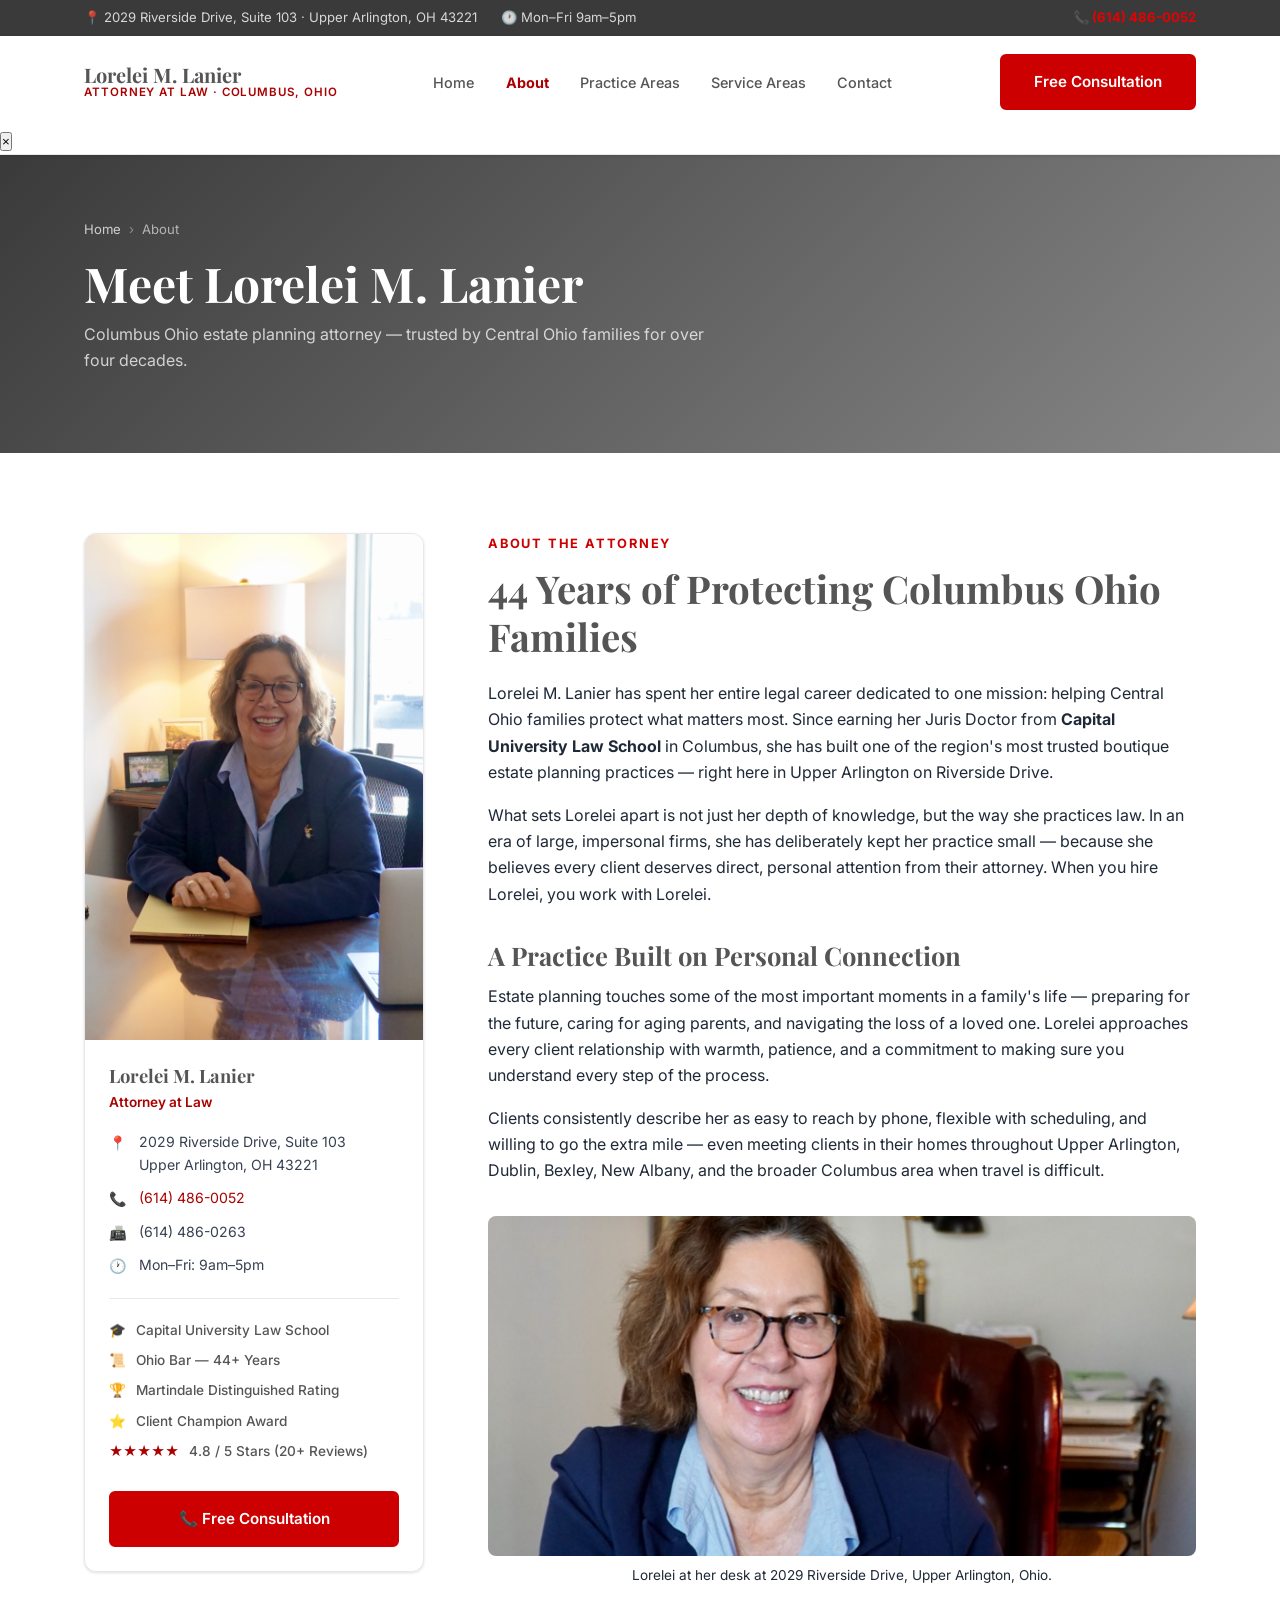
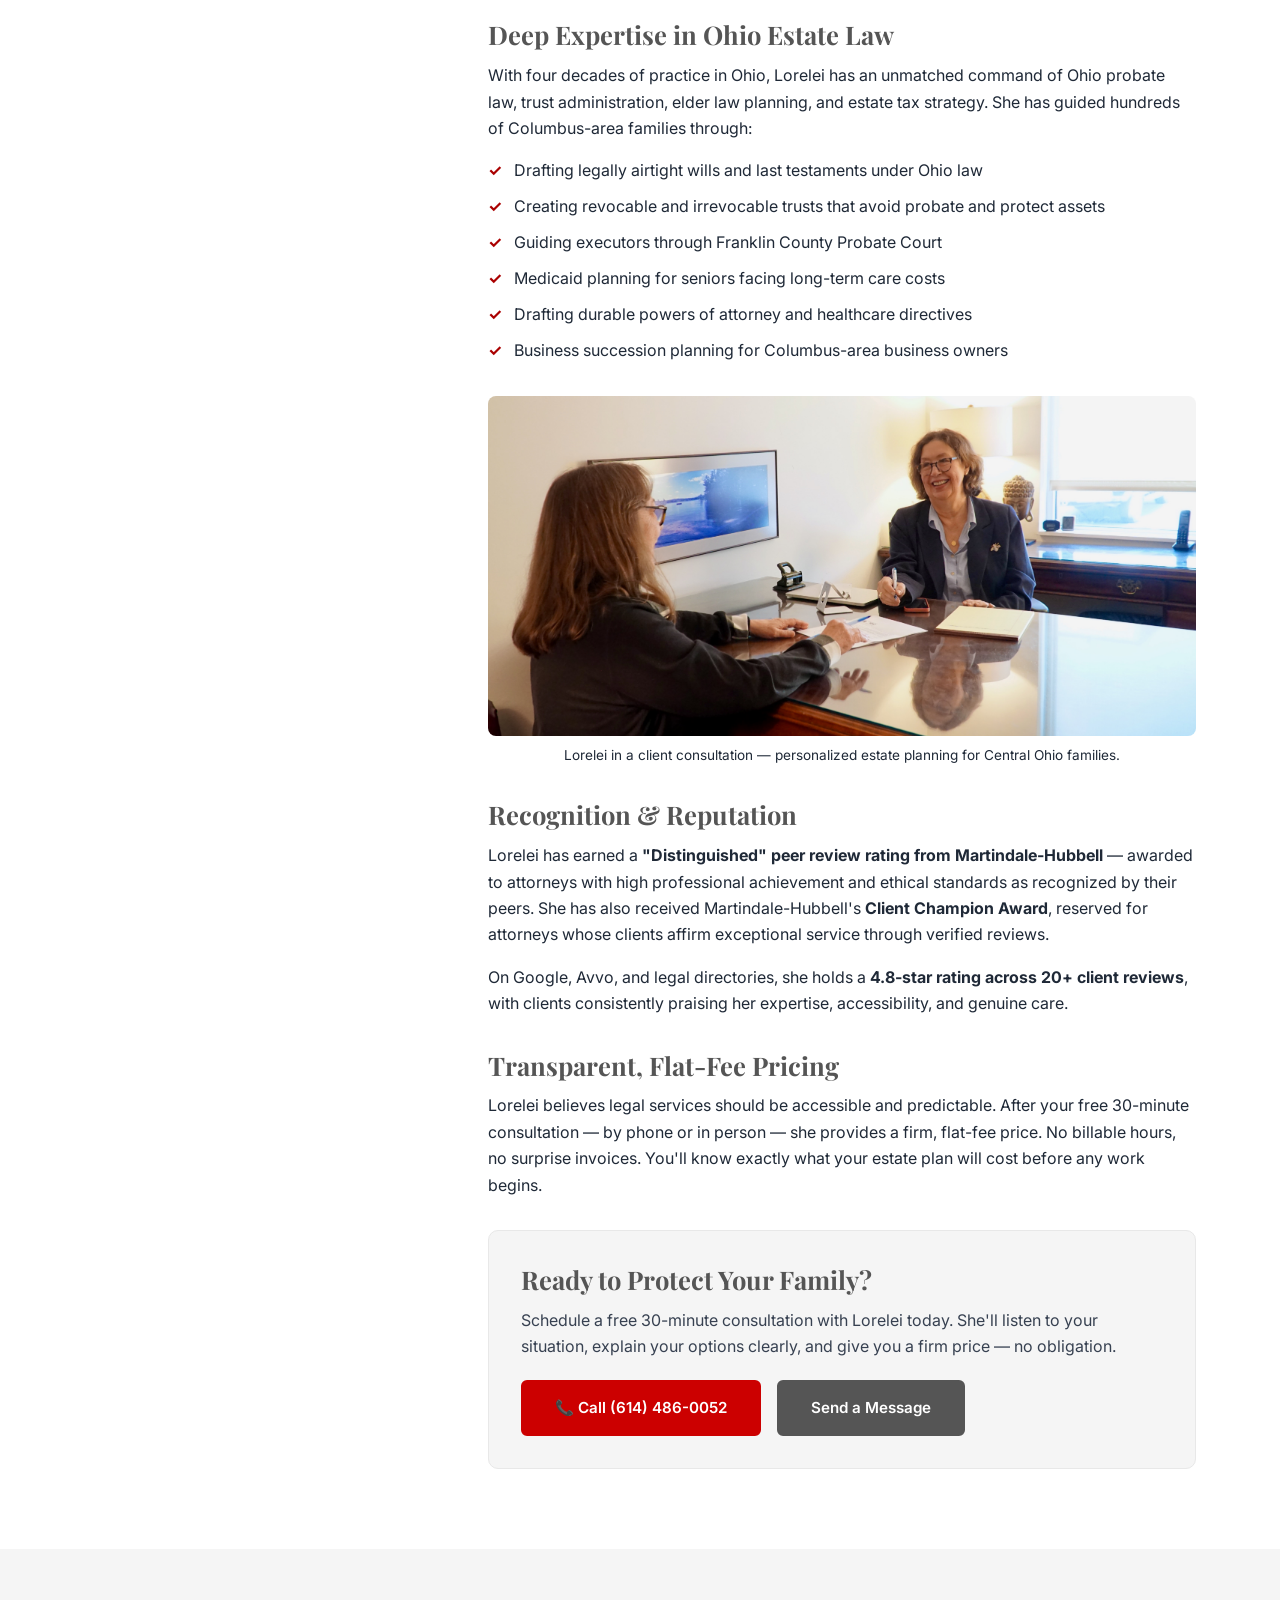
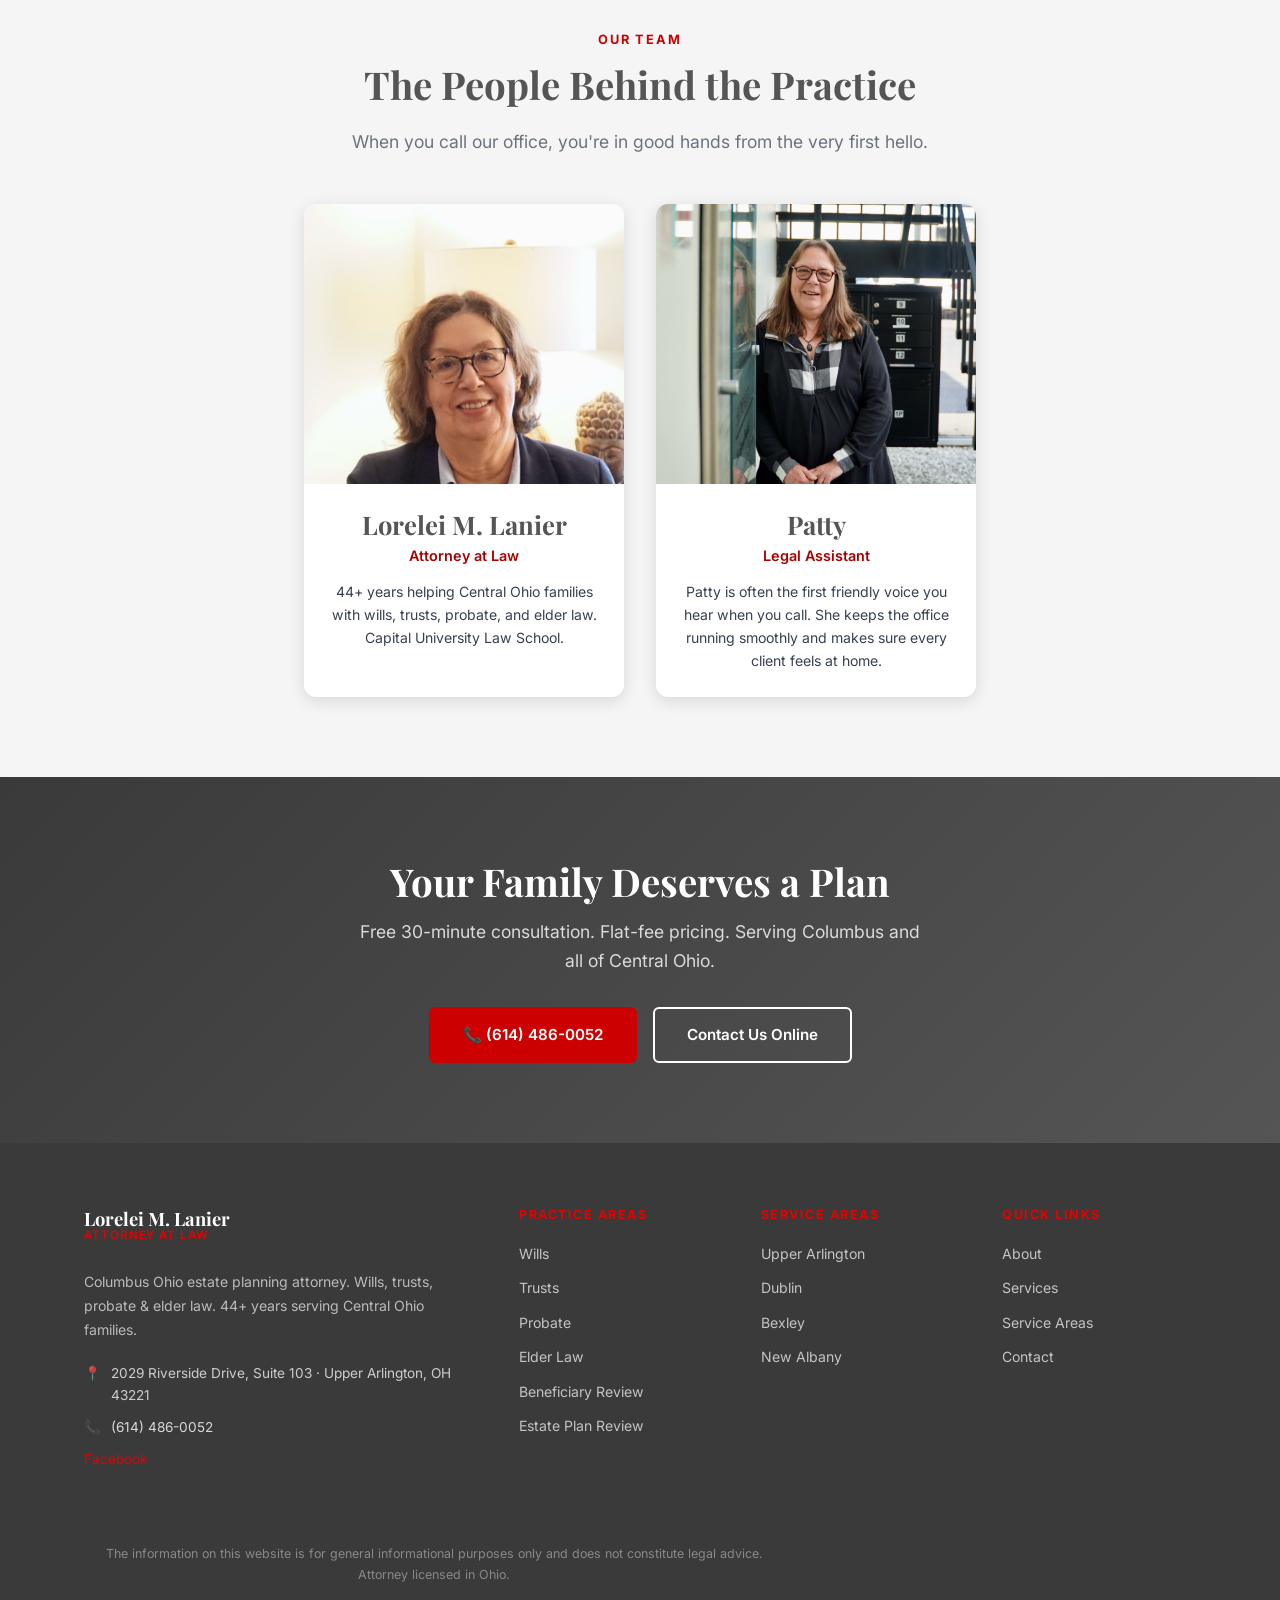
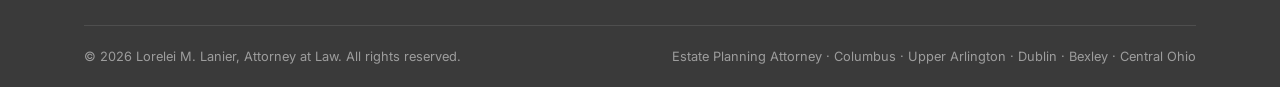
==== about.html @ 5f6f0894 "Add Patty and team section to About page - Add Patty's photo (patty-legal-assistant.jpg) - Add "Meet" ====
<!DOCTYPE html>
<html lang="en">
<head>
  <meta charset="UTF-8">
  <meta name="google-site-verification" content="7qvclaixabrEIi8Ljbclsh3qMbZ9x8yK6zFvgZ43_2Q" />
  <meta name="viewport" content="width=device-width, initial-scale=1.0">

  <title>About Lorelei M. Lanier | Columbus Ohio Estate Planning Attorney | 44+ Years Experience</title>
  <meta name="description" content="Meet Lorelei M. Lanier — Columbus Ohio estate planning attorney with 44+ years experience in wills, trusts, probate & elder law. Capital University Law School graduate. Serving Upper Arlington, Dublin, Bexley & all Central Ohio. Call (614) 486-0052.">
  <meta name="keywords" content="Lorelei Lanier attorney, Columbus Ohio estate planning attorney, estate planning lawyer Columbus Ohio, Upper Arlington attorney, estate planning attorney Columbus Ohio experience, trust attorney Columbus Ohio, probate attorney Columbus Ohio">

  <link rel="canonical" href="https://www.loreleimlanierlaw.com/about.html">

  <meta property="og:type" content="profile">
  <meta property="og:title" content="About Lorelei M. Lanier | Columbus Ohio Estate Planning Attorney">
  <meta property="og:description" content="44+ years serving Columbus Ohio families with estate planning, wills, trusts, and probate. Licensed in Ohio. Capital University Law School.">
  <meta property="og:url" content="https://www.loreleimlanierlaw.com/about.html">
  <meta property="og:image" content="https://www.loreleimlanierlaw.com/assets/images/lorelei-lanier-portrait.jpg">
  <meta property="og:image:alt" content="Lorelei M. Lanier, estate planning attorney in Upper Arlington, Ohio">
  <link rel="alternate" hreflang="en-us" href="https://www.loreleimlanierlaw.com/about.html">

  <script type="application/ld+json">
  {
    "@context": "https://schema.org",
    "@type": "BreadcrumbList",
    "itemListElement": [
      {"@type": "ListItem", "position": 1, "name": "Home", "item": "https://www.loreleimlanierlaw.com/"},
      {"@type": "ListItem", "position": 2, "name": "About", "item": "https://www.loreleimlanierlaw.com/about.html"}
    ]
  }
  </script>

  <script type="application/ld+json">
  {
    "@context": "https://schema.org",
    "@type": "ProfilePage",
    "mainEntity": {
      "@type": ["Attorney", "Person"],
      "@id": "https://www.loreleimlanierlaw.com/#attorney",
      "name": "Lorelei M. Lanier",
      "givenName": "Lorelei",
      "familyName": "Lanier",
      "jobTitle": "Estate Planning Attorney",
      "description": "Columbus Ohio estate planning attorney with 44+ years of experience specializing in wills, trusts, probate, elder law and estate planning for Central Ohio families.",
      "image": [
        "https://www.loreleimlanierlaw.com/assets/images/lorelei-lanier-portrait.jpg",
        "https://www.loreleimlanierlaw.com/assets/images/lorelei-lanier-headshot.jpg",
        "https://www.loreleimlanierlaw.com/assets/images/lorelei-lanier-at-desk.jpg"
      ],
      "url": "https://www.loreleimlanierlaw.com/about.html",
      "telephone": "+16144860052",
      "address": {
        "@type": "PostalAddress",
        "streetAddress": "2029 Riverside Drive, Suite 103",
        "addressLocality": "Columbus",
        "addressRegion": "OH",
        "postalCode": "43221",
        "addressCountry": "US"
      },
      "worksFor": {
        "@type": "LegalService",
        "@id": "https://www.loreleimlanierlaw.com/#business",
        "name": "Lorelei M. Lanier, Attorney at Law",
        "url": "https://www.loreleimlanierlaw.com/"
      },
      "alumniOf": {"@type": "EducationalOrganization", "name": "Capital University Law School"},
      "hasCredential": {"@type": "EducationalOccupationalCredential", "name": "Juris Doctor (J.D.)"},
      "memberOf": {"@type": "Organization", "name": "Ohio State Bar Association"},
      "award": ["Martindale-Hubbell Distinguished Rating", "Client Champion Award"],
      "knowsAbout": ["Estate Planning", "Wills", "Trusts", "Probate Law", "Elder Law", "Ohio Law", "Medicaid Planning"],
      "areaServed": "Columbus, Ohio Metropolitan Area",
      "sameAs": [
        "https://www.avvo.com/attorneys/43221-oh-lorelei-lanier-495041.html",
        "https://lawyers.justia.com/lawyer/lorelei-lanier-451018",
        "https://www.facebook.com/p/Lorelei-M-Lanier-Attorney-at-Law-100043242319977/"
      ]
    }
  }
  </script>

  <link rel="preconnect" href="https://fonts.googleapis.com">
  <link rel="preconnect" href="https://fonts.gstatic.com" crossorigin>
  <link href="https://fonts.googleapis.com/css2?family=Playfair+Display:wght@400;600;700&family=Inter:wght@400;500;600;700&display=swap" rel="stylesheet">
  <link rel="stylesheet" href="css/style.css">
</head>
<body>

  <div class="top-bar">
    <div class="container">
      <div style="display:flex;gap:1.5rem;flex-wrap:wrap;align-items:center;">
        <span class="top-bar-item">📍 2029 Riverside Drive, Suite 103 · Upper Arlington, OH 43221</span>
        <span class="top-bar-item">🕐 Mon–Fri 9am–5pm</span>
      </div>
      <div><a href="tel:+16144860052" class="top-bar-item" style="font-weight:700;">📞 (614) 486-0052</a></div>
    </div>
  </div>

  <header class="site-header" role="banner">
    <div class="header-inner">
      <a href="index.html" class="logo">
        <span class="logo-name">Lorelei M. Lanier</span>
        <span class="logo-tagline">Attorney at Law · Columbus, Ohio</span>
      </a>
      <nav aria-label="Main navigation">
        <ul class="nav-links">
          <li><a href="index.html">Home</a></li>
          <li><a href="about.html" class="active">About</a></li>
          <li><a href="practice-areas.html">Practice Areas</a></li>
          <li><a href="service-areas.html">Service Areas</a></li>
          <li><a href="contact.html">Contact</a></li>
        </ul>
      </nav>
      <a href="tel:+16144860052" class="btn btn-primary nav-cta">Free Consultation</a>
      <button class="hamburger" aria-label="Open navigation" aria-expanded="false">
        <span></span><span></span><span></span>
      </button>
    </div>
  </header>

  <!-- PAGE HERO -->
  <section class="page-hero">
    <div class="container">
      <nav class="breadcrumb" aria-label="Breadcrumb">
        <a href="index.html">Home</a>
        <span class="sep">›</span>
        <span>About</span>
      </nav>
      <h1>Meet Lorelei M. Lanier</h1>
      <p>Columbus Ohio estate planning attorney — trusted by Central Ohio families for over four decades.</p>
    </div>
  </section>

  <!-- ABOUT CONTENT -->
  <section class="section">
    <div class="container">
      <div class="about-grid">

        <!-- Sidebar -->
        <aside class="about-sidebar-card" aria-label="Attorney profile">
          <div class="sidebar-photo">
            <img src="assets/images/lorelei-lanier-headshot.jpg" alt="Lorelei M. Lanier, estate planning attorney in Columbus Ohio" style="width:100%;display:block;border-radius:8px 8px 0 0;object-fit:cover;">
          </div>
          <div class="sidebar-info">
            <h3>Lorelei M. Lanier</h3>
            <p class="title">Attorney at Law</p>
            <div class="info-row"><span class="info-icon">📍</span><span>2029 Riverside Drive, Suite 103<br>Upper Arlington, OH 43221</span></div>
            <div class="info-row"><span class="info-icon">📞</span><a href="tel:+16144860052">(614) 486-0052</a></div>
            <div class="info-row"><span class="info-icon">📠</span><span>(614) 486-0263</span></div>
            <div class="info-row"><span class="info-icon">🕐</span><span>Mon–Fri: 9am–5pm</span></div>
            <div class="credentials-list">
              <div class="credential"><span class="badge">🎓</span> Capital University Law School</div>
              <div class="credential"><span class="badge">📜</span> Ohio Bar — 44+ Years</div>
              <div class="credential"><span class="badge">🏆</span> Martindale Distinguished Rating</div>
              <div class="credential"><span class="badge">⭐</span> Client Champion Award</div>
              <div class="credential"><span class="badge">★★★★★</span> 4.8 / 5 Stars (20+ Reviews)</div>
            </div>
            <a href="tel:+16144860052" class="btn btn-primary" style="width:100%;justify-content:center;margin-top:1.25rem;">📞 Free Consultation</a>
          </div>
        </aside>

        <!-- Main bio -->
        <main>
          <p class="section-label">About the Attorney</p>
          <h2 style="margin-bottom:1.25rem;">44 Years of Protecting Columbus Ohio Families</h2>

          <p>
            Lorelei M. Lanier has spent her entire legal career dedicated to one mission:
            helping Central Ohio families protect what matters most. Since earning her Juris Doctor from
            <strong>Capital University Law School</strong> in Columbus, she has built one of the region's
            most trusted boutique estate planning practices — right here in Upper Arlington on Riverside Drive.
          </p>

          <p>
            What sets Lorelei apart is not just her depth of knowledge, but the way she practices law.
            In an era of large, impersonal firms, she has deliberately kept her practice small —
            because she believes every client deserves direct, personal attention from their attorney.
            When you hire Lorelei, you work with Lorelei.
          </p>

          <h3 style="margin:2rem 0 .75rem;">A Practice Built on Personal Connection</h3>
          <p>
            Estate planning touches some of the most important moments in a family's life — preparing for the future,
            caring for aging parents, and navigating the loss of a loved one. Lorelei approaches every client
            relationship with warmth, patience, and a commitment to making sure you understand every step of the process.
          </p>
          <p>
            Clients consistently describe her as easy to reach by phone, flexible with scheduling, and willing
            to go the extra mile — even meeting clients in their homes throughout Upper Arlington, Dublin,
            Bexley, New Albany, and the broader Columbus area when travel is difficult.
          </p>

          <figure style="margin:2rem 0;">
            <img src="assets/images/lorelei-lanier-at-desk.jpg" alt="Lorelei M. Lanier reviewing estate planning documents at her desk — Upper Arlington, Ohio attorney" style="width:100%;border-radius:8px;object-fit:cover;max-height:340px;">
            <figcaption style="font-size:.85rem;color:var(--gray-600);margin-top:.5rem;text-align:center;">Lorelei at her desk at 2029 Riverside Drive, Upper Arlington, Ohio.</figcaption>
          </figure>

          <h3 style="margin:2rem 0 .75rem;">Deep Expertise in Ohio Estate Law</h3>
          <p>
            With four decades of practice in Ohio, Lorelei has an unmatched command of Ohio probate law,
            trust administration, elder law planning, and estate tax strategy. She has guided hundreds of
            Columbus-area families through:
          </p>
          <ul style="margin-bottom:1.25rem;padding-left:0;list-style:none;">
            <li style="display:flex;gap:.75rem;margin-bottom:.6rem;align-items:flex-start;"><span style="color:var(--gold-dark);font-weight:700;flex-shrink:0;">✓</span> <span>Drafting legally airtight wills and last testaments under Ohio law</span></li>
            <li style="display:flex;gap:.75rem;margin-bottom:.6rem;align-items:flex-start;"><span style="color:var(--gold-dark);font-weight:700;flex-shrink:0;">✓</span> <span>Creating revocable and irrevocable trusts that avoid probate and protect assets</span></li>
            <li style="display:flex;gap:.75rem;margin-bottom:.6rem;align-items:flex-start;"><span style="color:var(--gold-dark);font-weight:700;flex-shrink:0;">✓</span> <span>Guiding executors through Franklin County Probate Court</span></li>
            <li style="display:flex;gap:.75rem;margin-bottom:.6rem;align-items:flex-start;"><span style="color:var(--gold-dark);font-weight:700;flex-shrink:0;">✓</span> <span>Medicaid planning for seniors facing long-term care costs</span></li>
            <li style="display:flex;gap:.75rem;margin-bottom:.6rem;align-items:flex-start;"><span style="color:var(--gold-dark);font-weight:700;flex-shrink:0;">✓</span> <span>Drafting durable powers of attorney and healthcare directives</span></li>
            <li style="display:flex;gap:.75rem;margin-bottom:.6rem;align-items:flex-start;"><span style="color:var(--gold-dark);font-weight:700;flex-shrink:0;">✓</span> <span>Business succession planning for Columbus-area business owners</span></li>
          </ul>

          <figure style="margin:2rem 0;">
            <img src="assets/images/lorelei-lanier-client-consultation.jpg" alt="Lorelei M. Lanier meeting with a client at her estate planning law office in Upper Arlington, Ohio" style="width:100%;border-radius:8px;object-fit:cover;max-height:340px;">
            <figcaption style="font-size:.85rem;color:var(--gray-600);margin-top:.5rem;text-align:center;">Lorelei in a client consultation — personalized estate planning for Central Ohio families.</figcaption>
          </figure>

          <h3 style="margin:2rem 0 .75rem;">Recognition &amp; Reputation</h3>
          <p>
            Lorelei has earned a <strong>"Distinguished" peer review rating from Martindale-Hubbell</strong> —
            awarded to attorneys with high professional achievement and ethical standards as recognized by their peers.
            She has also received Martindale-Hubbell's <strong>Client Champion Award</strong>, reserved for attorneys
            whose clients affirm exceptional service through verified reviews.
          </p>
          <p>
            On Google, Avvo, and legal directories, she holds a <strong>4.8-star rating across 20+ client reviews</strong>,
            with clients consistently praising her expertise, accessibility, and genuine care.
          </p>

          <h3 style="margin:2rem 0 .75rem;">Transparent, Flat-Fee Pricing</h3>
          <p>
            Lorelei believes legal services should be accessible and predictable. After your free 30-minute
            consultation — by phone or in person — she provides a firm, flat-fee price. No billable hours,
            no surprise invoices. You'll know exactly what your estate plan will cost before any work begins.
          </p>

          <div style="background:var(--cream);border-radius:10px;padding:2rem;border:1px solid var(--gray-200);margin-top:2rem;">
            <h3 style="margin-bottom:.75rem;">Ready to Protect Your Family?</h3>
            <p style="margin-bottom:1.25rem;color:var(--gray-700);">
              Schedule a free 30-minute consultation with Lorelei today. She'll listen to your situation,
              explain your options clearly, and give you a firm price — no obligation.
            </p>
            <div style="display:flex;gap:1rem;flex-wrap:wrap;">
              <a href="tel:+16144860052" class="btn btn-primary">📞 Call (614) 486-0052</a>
              <a href="contact.html" class="btn btn-navy">Send a Message</a>
            </div>
          </div>
        </main>

      </div>
    </div>
  </section>

  <!-- MEET THE TEAM -->
  <section class="section section--cream" aria-labelledby="team-heading">
    <div class="container">
      <div class="text-center" style="margin-bottom:2.5rem;">
        <p class="section-label">Our Team</p>
        <h2 id="team-heading" class="section-title">The People Behind the Practice</h2>
        <p class="section-subtitle">When you call our office, you're in good hands from the very first hello.</p>
      </div>
      <div style="display:flex;gap:2rem;flex-wrap:wrap;justify-content:center;">

        <!-- Lorelei -->
        <div style="background:var(--white);border-radius:12px;box-shadow:var(--shadow-md);overflow:hidden;max-width:320px;width:100%;text-align:center;">
          <img src="assets/images/lorelei-lanier-portrait.jpg" alt="Lorelei M. Lanier, estate planning attorney in Upper Arlington, Ohio" style="width:100%;height:280px;object-fit:cover;object-position:top;" loading="lazy">
          <div style="padding:1.5rem;">
            <h3 style="margin-bottom:.25rem;">Lorelei M. Lanier</h3>
            <p style="color:var(--gold-dark);font-weight:600;font-size:.9rem;margin-bottom:.75rem;">Attorney at Law</p>
            <p style="font-size:.88rem;color:var(--gray-700);margin:0;">44+ years helping Central Ohio families with wills, trusts, probate, and elder law. Capital University Law School.</p>
          </div>
        </div>

        <!-- Patty -->
        <div style="background:var(--white);border-radius:12px;box-shadow:var(--shadow-md);overflow:hidden;max-width:320px;width:100%;text-align:center;">
          <img src="assets/images/patty-legal-assistant.jpg" alt="Patty, legal assistant at Lorelei M. Lanier Attorney at Law in Upper Arlington, Ohio" style="width:100%;height:280px;object-fit:cover;object-position:top;" loading="lazy">
          <div style="padding:1.5rem;">
            <h3 style="margin-bottom:.25rem;">Patty</h3>
            <p style="color:var(--gold-dark);font-weight:600;font-size:.9rem;margin-bottom:.75rem;">Legal Assistant</p>
            <p style="font-size:.88rem;color:var(--gray-700);margin:0;">Patty is often the first friendly voice you hear when you call. She keeps the office running smoothly and makes sure every client feels at home.</p>
          </div>
        </div>

      </div>
    </div>
  </section>

  <!-- CTA BANNER -->
  <section class="cta-banner">
    <div class="container">
      <h2>Your Family Deserves a Plan</h2>
      <p>Free 30-minute consultation. Flat-fee pricing. Serving Columbus and all of Central Ohio.</p>
      <div class="btn-group">
        <a href="tel:+16144860052" class="btn btn-primary">📞 (614) 486-0052</a>
        <a href="contact.html" class="btn btn-outline">Contact Us Online</a>
      </div>
    </div>
  </section>

  <footer class="site-footer" role="contentinfo">
    <div class="container">
      <div class="footer-grid">
        <div class="footer-brand">
          <a href="index.html" class="logo" style="margin-bottom:.75rem;display:inline-flex;">
            <span class="logo-name">Lorelei M. Lanier</span>
            <span class="logo-tagline">Attorney at Law</span>
          </a>
          <p>Columbus Ohio estate planning attorney. Wills, trusts, probate & elder law. 44+ years serving Central Ohio families.</p>
          <div style="margin-top:1.25rem;">
            <div class="footer-contact-item">📍 <span>2029 Riverside Drive, Suite 103 · Upper Arlington, OH 43221</span></div>
            <div class="footer-contact-item">📞 <a href="tel:+16144860052">(614) 486-0052</a></div>
            <div class="footer-contact-item" style="margin-top:.5rem;"><a href="https://www.facebook.com/p/Lorelei-M-Lanier-Attorney-at-Law-100043242319977/" target="_blank" rel="noopener" style="color:var(--gold-light);text-decoration:none;">Facebook</a></div>
          </div>
        </div>
        <div class="footer-col">
          <h4>Practice Areas</h4>
          <ul class="footer-links">
            <li><a href="practice-areas.html#wills">Wills</a></li>
            <li><a href="practice-areas.html#trusts">Trusts</a></li>
            <li><a href="practice-areas.html#probate">Probate</a></li>
            <li><a href="practice-areas.html#elder">Elder Law</a></li>
            <li><a href="practice-areas.html#beneficiary-review">Beneficiary Review</a></li>
            <li><a href="practice-areas.html#estate-plan-review">Estate Plan Review</a></li>
          </ul>
        </div>
        <div class="footer-col">
          <h4>Service Areas</h4>
          <ul class="footer-links">
            <li><a href="service-areas.html#upper-arlington">Upper Arlington</a></li>
            <li><a href="service-areas.html#dublin">Dublin</a></li>
            <li><a href="service-areas.html#bexley">Bexley</a></li>
            <li><a href="service-areas.html#new-albany">New Albany</a></li>
          </ul>
        </div>
        <div class="footer-col">
          <h4>Quick Links</h4>
          <ul class="footer-links">
            <li><a href="about.html">About</a></li>
            <li><a href="practice-areas.html">Services</a></li>
            <li><a href="service-areas.html">Service Areas</a></li>
            <li><a href="contact.html">Contact</a></li>
          </ul>
        </div>
      </div>
      <p class="footer-disclaimer">The information on this website is for general informational purposes only and does not constitute legal advice. Attorney licensed in Ohio.</p>
      <div class="footer-bottom">
        <p>© <span id="year"></span> Lorelei M. Lanier, Attorney at Law. All rights reserved.</p>
        <p>Estate Planning Attorney · Columbus · Upper Arlington · Dublin · Bexley · Central Ohio</p>
      </div>
    </div>
  </footer>

  <div class="mobile-cta-bar">
    <a href="tel:+16144860052" class="btn btn-primary" style="flex:1;justify-content:center;">📞 Call Now</a>
    <a href="contact.html" class="btn btn-outline" style="flex:1;justify-content:center;">Message Us</a>
  </div>

  <script src="js/main.js"></script>
  <script>document.getElementById('year').textContent = new Date().getFullYear();</script>
</body>
</html>
---- css/style.css ----
/* ============================================================
   Lorelei M. Lanier — Estate Planning Attorney
   Columbus, Ohio | loreleimlanier.com
   ============================================================ */

/* --- Reset & Base --- */
*, *::before, *::after { box-sizing: border-box; margin: 0; padding: 0; }

:root {
  --navy:       #555555;
  --navy-dark:  #3a3a3a;
  --navy-light: #888888;
  --gold:       #cc0000;
  --gold-light: #e60000;
  --gold-dark:  #aa0000;
  --cream:      #f5f5f5;
  --white:      #ffffff;
  --gray-100:   #f5f5f5;
  --gray-200:   #e8e8e8;
  --gray-500:   #6b7280;
  --gray-700:   #374151;
  --text:       #1f2937;
  --font-serif: 'Playfair Display', Georgia, 'Times New Roman', serif;
  --font-sans:  'Inter', 'Helvetica Neue', Arial, sans-serif;
  --shadow-sm:  0 1px 3px rgba(0,0,0,.12);
  --shadow-md:  0 4px 16px rgba(0,0,0,.12);
  --shadow-lg:  0 8px 32px rgba(0,0,0,.16);
  --radius:     6px;
  --max-width:  1160px;
}

html { scroll-behavior: smooth; font-size: 16px; }

body {
  font-family: var(--font-sans);
  color: var(--text);
  background: var(--white);
  line-height: 1.65;
  -webkit-font-smoothing: antialiased;
}

img { max-width: 100%; display: block; }
a { color: var(--gold-dark); text-decoration: none; }
a:hover { text-decoration: underline; }

h1, h2, h3, h4 {
  font-family: var(--font-serif);
  color: var(--navy);
  line-height: 1.25;
}

h1 { font-size: clamp(2rem, 5vw, 3rem); }
h2 { font-size: clamp(1.6rem, 4vw, 2.4rem); }
h3 { font-size: clamp(1.2rem, 3vw, 1.6rem); }
h4 { font-size: 1.15rem; }

p { margin-bottom: 1rem; }
ul { list-style: none; }

.container {
  width: 100%;
  max-width: var(--max-width);
  margin: 0 auto;
  padding: 0 1.5rem;
}

.section { padding: 5rem 0; }
.section--cream { background: var(--cream); }
.section--navy { background: var(--navy); color: var(--white); }
.section--navy h2, .section--navy h3, .section--navy h4 { color: var(--white); }

.section-label {
  font-family: var(--font-sans);
  font-size: .8rem;
  font-weight: 700;
  letter-spacing: .14em;
  text-transform: uppercase;
  color: var(--gold);
  margin-bottom: .6rem;
}

.section-title { margin-bottom: 1.2rem; }
.section-subtitle {
  font-size: 1.1rem;
  color: var(--gray-500);
  max-width: 640px;
  margin-bottom: 3rem;
}

.text-center { text-align: center; }
.text-center .section-subtitle { margin: 0 auto 3rem; }

/* --- Buttons --- */
.btn {
  display: inline-flex;
  align-items: center;
  gap: .5rem;
  padding: .85rem 2rem;
  border-radius: var(--radius);
  font-weight: 600;
  font-size: .95rem;
  cursor: pointer;
  border: 2px solid transparent;
  transition: all .2s ease;
  text-decoration: none;
  white-space: nowrap;
}
.btn-primary {
  background: var(--gold);
  color: var(--white);
  border-color: var(--gold);
}
.btn-primary:hover {
  background: var(--gold-dark);
  border-color: var(--gold-dark);
  color: var(--white);
  text-decoration: none;
  transform: translateY(-1px);
  box-shadow: 0 4px 12px rgba(204,0,0,.35);
}
.btn-outline {
  background: transparent;
  color: var(--white);
  border-color: var(--white);
}
.btn-outline:hover {
  background: var(--white);
  color: var(--navy);
  text-decoration: none;
  transform: translateY(-1px);
}
.btn-navy {
  background: var(--navy);
  color: var(--white);
  border-color: var(--navy);
}
.btn-navy:hover {
  background: var(--navy-dark);
  border-color: var(--navy-dark);
  text-decoration: none;
  transform: translateY(-1px);
}

/* ============================================================
   TOP BAR
   ============================================================ */
.top-bar {
  background: var(--navy-dark);
  color: rgba(255,255,255,.8);
  font-size: .82rem;
  padding: .45rem 0;
}
.top-bar .container {
  display: flex;
  justify-content: space-between;
  align-items: center;
  gap: 1rem;
  flex-wrap: wrap;
}
.top-bar a { color: var(--gold-light); }
.top-bar a:hover { color: var(--white); text-decoration: none; }
.top-bar-item { display: flex; align-items: center; gap: .4rem; }

/* ============================================================
   HEADER / NAV
   ============================================================ */
.site-header {
  background: var(--white);
  border-bottom: 1px solid var(--gray-200);
  position: sticky;
  top: 0;
  z-index: 1000;
  box-shadow: var(--shadow-sm);
}
.header-inner {
  display: flex;
  align-items: center;
  justify-content: space-between;
  padding: 1.1rem 1.5rem;
  max-width: var(--max-width);
  margin: 0 auto;
  gap: 2rem;
}
.logo {
  display: flex;
  flex-direction: column;
  line-height: 1.1;
  text-decoration: none;
}
.logo-name {
  font-family: var(--font-serif);
  font-size: 1.25rem;
  color: var(--navy);
  font-weight: 700;
}
.logo-tagline {
  font-size: .72rem;
  color: var(--gold-dark);
  letter-spacing: .08em;
  text-transform: uppercase;
  font-weight: 600;
}
.logo:hover { text-decoration: none; }

.nav-links {
  display: flex;
  align-items: center;
  gap: .25rem;
  list-style: none;
}
.nav-links a {
  padding: .5rem .85rem;
  border-radius: var(--radius);
  color: var(--navy);
  font-size: .9rem;
  font-weight: 500;
  transition: background .15s;
}
.nav-links a:hover {
  background: var(--gray-100);
  text-decoration: none;
}
.nav-links a.active { color: var(--gold-dark); font-weight: 700; }

.nav-cta { margin-left: .75rem; }

/* Hamburger */
.hamburger {
  display: none;
  background: none;
  border: none;
  cursor: pointer;
  padding: .4rem;
  flex-direction: column;
  gap: 5px;
}
.hamburger span {
  display: block;
  width: 24px;
  height: 2px;
  background: var(--navy);
  border-radius: 2px;
  transition: all .25s;
}

/* ============================================================
   HERO
   ============================================================ */
.hero {
  background: linear-gradient(135deg, var(--navy-dark) 0%, var(--navy) 60%, var(--navy-light) 100%);
  color: var(--white);
  padding: 6rem 0 5rem;
  position: relative;
  overflow: hidden;
}
.hero::before {
  content: '';
  position: absolute;
  inset: 0;
  background: url("data:image/svg+xml,%3Csvg width='60' height='60' viewBox='0 0 60 60' xmlns='http://www.w3.org/2000/svg'%3E%3Cg fill='none' fill-rule='evenodd'%3E%3Cg fill='%23bb0000' fill-opacity='0.04'%3E%3Cpath d='M36 34v-4h-2v4h-4v2h4v4h2v-4h4v-2h-4zm0-30V0h-2v4h-4v2h4v4h2V6h4V4h-4zM6 34v-4H4v4H0v2h4v4h2v-4h4v-2H6zM6 4V0H4v4H0v2h4v4h2V6h4V4H6z'/%3E%3C/g%3E%3C/g%3E%3C/svg%3E");
  pointer-events: none;
}
.hero-inner {
  position: relative;
  display: grid;
  grid-template-columns: 1fr 1fr;
  gap: 4rem;
  align-items: center;
  max-width: var(--max-width);
  margin: 0 auto;
  padding: 0 1.5rem;
}
.hero-badge {
  display: inline-flex;
  align-items: center;
  gap: .5rem;
  background: rgba(255,255,255,.12);
  border: 1px solid rgba(255,255,255,.25);
  color: #ffffff;
  font-size: .8rem;
  font-weight: 600;
  letter-spacing: .1em;
  text-transform: uppercase;
  padding: .4rem 1rem;
  border-radius: 100px;
  margin-bottom: 1.2rem;
}
.hero h1 { color: var(--white); margin-bottom: 1.2rem; }
.hero h1 span { color: #ff4444; }
.hero-sub {
  font-size: 1.15rem;
  color: rgba(255,255,255,.8);
  max-width: 520px;
  margin-bottom: 2rem;
  line-height: 1.7;
}
.hero-ctas { display: flex; gap: 1rem; flex-wrap: wrap; margin-bottom: 2.5rem; }

.hero-trust {
  display: flex;
  gap: 2rem;
  padding-top: 1.5rem;
  border-top: 1px solid rgba(255,255,255,.12);
  flex-wrap: wrap;
}
.trust-stat { }
.trust-stat strong {
  display: block;
  font-size: 1.6rem;
  font-family: var(--font-serif);
  color: #ff4444;
}
.trust-stat span {
  font-size: .8rem;
  color: rgba(255,255,255,.65);
  text-transform: uppercase;
  letter-spacing: .05em;
}

.hero-card {
  background: var(--white);
  border-radius: 12px;
  padding: 2.5rem;
  box-shadow: var(--shadow-lg);
  color: var(--text);
}
.hero-card h3 { color: var(--navy); margin-bottom: .5rem; }
.hero-card p { color: var(--gray-500); font-size: .95rem; margin-bottom: 1.5rem; }
.consultation-list { list-style: none; margin-bottom: 1.5rem; }
.consultation-list li {
  display: flex;
  align-items: center;
  gap: .75rem;
  padding: .6rem 0;
  border-bottom: 1px solid var(--gray-200);
  font-size: .9rem;
  color: var(--gray-700);
}
.consultation-list li:last-child { border-bottom: none; }
.check { color: var(--gold-dark); font-weight: bold; font-size: 1.1rem; }
.hero-phone {
  display: flex;
  align-items: center;
  gap: .75rem;
  padding: 1rem;
  background: var(--gold);
  border-radius: var(--radius);
  color: var(--white);
  text-decoration: none;
  margin-top: 1rem;
  transition: background .2s;
}
.hero-phone:hover { background: var(--gold-dark); text-decoration: none; }
.hero-phone-icon { font-size: 1.4rem; }
.hero-phone-text strong { display: block; font-size: 1.1rem; letter-spacing: .02em; }
.hero-phone-text span { font-size: .78rem; color: rgba(255,255,255,.7); }

/* ============================================================
   AWARDS BAR
   ============================================================ */
.awards-bar {
  background: var(--cream);
  border-top: 1px solid var(--gray-200);
  border-bottom: 1px solid var(--gray-200);
  padding: 1.5rem 0;
}
.awards-inner {
  display: flex;
  align-items: center;
  justify-content: center;
  gap: 3rem;
  flex-wrap: wrap;
}
.award-item {
  display: flex;
  align-items: center;
  gap: .75rem;
  color: var(--navy);
}
.award-icon { font-size: 1.6rem; color: var(--gold); }
.award-text strong { display: block; font-size: .9rem; font-weight: 700; }
.award-text span { font-size: .78rem; color: var(--gray-500); }

/* ============================================================
   INTRO / WHY CHOOSE
   ============================================================ */
.intro-grid {
  display: grid;
  grid-template-columns: 1fr 1fr;
  gap: 4rem;
  align-items: center;
}
.intro-image-wrap {
  position: relative;
  border-radius: 12px;
  display: flex;
  flex-direction: column;
  gap: 0;
}
.intro-image-placeholder {
  text-align: center;
  color: var(--gray-500);
  padding: 2rem;
}
.intro-image-placeholder .icon { font-size: 4rem; margin-bottom: 1rem; }
.intro-image-placeholder p { font-size: .9rem; }

.intro-text .section-label { margin-bottom: .5rem; }
.feature-list { margin-top: 1.5rem; }
.feature-item {
  display: flex;
  gap: 1rem;
  margin-bottom: 1.5rem;
}
.feature-icon {
  flex-shrink: 0;
  width: 44px;
  height: 44px;
  background: rgba(204,0,0,.12);
  border-radius: 8px;
  display: flex;
  align-items: center;
  justify-content: center;
  font-size: 1.3rem;
  color: var(--gold-dark);
}
.feature-body h4 { margin-bottom: .25rem; }
.feature-body p { font-size: .92rem; color: var(--gray-500); margin: 0; }

/* ============================================================
   PRACTICE AREAS GRID
   ============================================================ */
.practice-grid {
  display: grid;
  grid-template-columns: repeat(auto-fit, minmax(280px, 1fr));
  gap: 1.5rem;
}
.practice-card {
  background: var(--white);
  border: 1px solid var(--gray-200);
  border-radius: 10px;
  padding: 2rem;
  transition: all .2s;
  position: relative;
  overflow: hidden;
}
.practice-card::before {
  content: '';
  position: absolute;
  bottom: 0;
  left: 0;
  right: 0;
  height: 3px;
  background: var(--gold);
  transform: scaleX(0);
  transition: transform .2s;
}
.practice-card:hover {
  box-shadow: var(--shadow-md);
  transform: translateY(-3px);
  border-color: transparent;
  text-decoration: none;
}
.practice-card:hover::before { transform: scaleX(1); }
.practice-icon { font-size: 2.2rem; margin-bottom: 1rem; }
.practice-card h3 { font-size: 1.2rem; margin-bottom: .5rem; }
.practice-card p { font-size: .9rem; color: var(--gray-500); margin: 0; }
.practice-link {
  display: inline-flex;
  align-items: center;
  gap: .35rem;
  margin-top: 1rem;
  font-size: .85rem;
  font-weight: 600;
  color: var(--gold-dark);
}
.practice-link:hover { text-decoration: none; gap: .6rem; }

/* ============================================================
   REVIEWS
   ============================================================ */
.reviews-grid {
  display: grid;
  grid-template-columns: repeat(auto-fit, minmax(300px, 1fr));
  gap: 1.5rem;
  margin-bottom: 2rem;
}
.review-card {
  background: var(--white);
  border-radius: 10px;
  padding: 1.75rem;
  box-shadow: var(--shadow-sm);
  border: 1px solid var(--gray-200);
}
.review-stars { color: #f59e0b; font-size: 1rem; margin-bottom: .75rem; }
.review-text {
  font-size: .95rem;
  color: var(--gray-700);
  font-style: italic;
  margin-bottom: 1rem;
  line-height: 1.7;
}
.review-author { font-size: .85rem; font-weight: 700; color: var(--navy); }
.review-source { font-size: .78rem; color: var(--gray-500); }
.reviews-cta {
  text-align: center;
  margin-top: 1.5rem;
}
.overall-rating {
  display: inline-flex;
  align-items: center;
  gap: 1.25rem;
  background: var(--cream);
  border: 1px solid var(--gray-200);
  border-radius: 10px;
  padding: 1.25rem 2rem;
  margin-bottom: 2.5rem;
}
.rating-number {
  font-family: var(--font-serif);
  font-size: 3rem;
  color: var(--navy);
  font-weight: 700;
  line-height: 1;
}
.rating-details { text-align: left; }
.rating-stars { color: #f59e0b; font-size: 1.1rem; margin-bottom: .2rem; }
.rating-count { font-size: .85rem; color: var(--gray-500); }

/* ============================================================
   SERVICE AREAS
   ============================================================ */
.areas-grid {
  display: grid;
  grid-template-columns: repeat(auto-fill, minmax(180px, 1fr));
  gap: 1rem;
}
.area-chip {
  display: flex;
  align-items: center;
  gap: .6rem;
  padding: .85rem 1.1rem;
  background: var(--white);
  border: 1px solid var(--gray-200);
  border-radius: var(--radius);
  font-size: .9rem;
  font-weight: 500;
  color: var(--navy);
  transition: all .15s;
}
.area-chip:hover {
  border-color: var(--gold);
  background: rgba(204,0,0,.07);
  text-decoration: none;
  color: var(--navy);
}
.area-chip .pin { color: var(--gold); font-size: .9rem; }

/* ============================================================
   FAQ
   ============================================================ */
.faq-list { max-width: 800px; margin: 0 auto; }
.faq-item {
  border: 1px solid var(--gray-200);
  border-radius: 8px;
  margin-bottom: .75rem;
  overflow: hidden;
  background: var(--white);
}
.faq-question {
  display: flex;
  justify-content: space-between;
  align-items: center;
  padding: 1.25rem 1.5rem;
  cursor: pointer;
  font-weight: 600;
  color: var(--navy);
  gap: 1rem;
  list-style: none;
}
.faq-question:hover { background: var(--gray-100); }
.faq-toggle { font-size: 1.3rem; color: var(--gold); flex-shrink: 0; transition: transform .2s; }
.faq-item.open .faq-toggle { transform: rotate(45deg); }
.faq-answer {
  padding: 0 1.5rem;
  max-height: 0;
  overflow: hidden;
  transition: max-height .3s ease, padding .3s ease;
  font-size: .95rem;
  color: var(--gray-700);
  line-height: 1.7;
}
.faq-item.open .faq-answer {
  max-height: 500px;
  padding: 0 1.5rem 1.25rem;
}

/* ============================================================
   CTA BANNER
   ============================================================ */
.cta-banner {
  background: linear-gradient(135deg, var(--navy-dark), var(--navy));
  color: var(--white);
  text-align: center;
  padding: 5rem 0;
}
.cta-banner h2 { color: var(--white); margin-bottom: .75rem; }
.cta-banner p { color: rgba(255,255,255,.8); font-size: 1.1rem; max-width: 580px; margin: 0 auto 2rem; }
.cta-banner .btn-group { display: flex; gap: 1rem; justify-content: center; flex-wrap: wrap; }

/* ============================================================
   ABOUT PAGE
   ============================================================ */
.about-hero {
  background: linear-gradient(135deg, var(--navy-dark), var(--navy));
  color: var(--white);
  padding: 5rem 0 4rem;
}
.about-hero h1 { color: var(--white); }
.about-hero p { color: rgba(255,255,255,.8); max-width: 600px; margin-top: .75rem; }

.about-grid {
  display: grid;
  grid-template-columns: 340px 1fr;
  gap: 4rem;
  align-items: start;
}
.about-sidebar-card {
  background: var(--white);
  border: 1px solid var(--gray-200);
  border-radius: 12px;
  overflow: hidden;
  box-shadow: var(--shadow-sm);
  position: sticky;
  top: 100px;
}
.sidebar-photo {
  background: var(--gray-200);
  display: flex;
  align-items: center;
  justify-content: center;
  color: var(--gray-500);
  font-size: .9rem;
}
.sidebar-info { padding: 1.5rem; }
.sidebar-info h3 { font-size: 1.15rem; margin-bottom: .25rem; }
.sidebar-info .title { font-size: .85rem; color: var(--gold-dark); font-weight: 600; margin-bottom: 1rem; }
.info-row {
  display: flex;
  gap: .75rem;
  font-size: .88rem;
  color: var(--gray-700);
  margin-bottom: .6rem;
  align-items: flex-start;
}
.info-icon { color: var(--gold-dark); flex-shrink: 0; margin-top: 1px; }
.credentials-list { margin-top: 1.25rem; padding-top: 1.25rem; border-top: 1px solid var(--gray-200); }
.credential { display: flex; align-items: center; gap: .6rem; font-size: .85rem; color: var(--navy); margin-bottom: .5rem; font-weight: 500; }
.credential .badge { color: var(--gold-dark); }

/* ============================================================
   CONTACT FORM
   ============================================================ */
.contact-grid {
  display: grid;
  grid-template-columns: 1fr 1.5fr;
  gap: 4rem;
  align-items: start;
}
.contact-card {
  background: var(--navy);
  color: var(--white);
  border-radius: 12px;
  padding: 2.5rem;
}
.contact-card h3 { color: var(--white); margin-bottom: 1.25rem; }
.contact-info-item {
  display: flex;
  gap: 1rem;
  margin-bottom: 1.5rem;
}
.contact-info-icon {
  flex-shrink: 0;
  width: 40px;
  height: 40px;
  background: rgba(255,255,255,.1);
  border-radius: 8px;
  display: flex;
  align-items: center;
  justify-content: center;
  font-size: 1.1rem;
}
.contact-info-body strong { display: block; font-size: .8rem; color: rgba(255,255,255,.6); text-transform: uppercase; letter-spacing: .08em; margin-bottom: .2rem; }
.contact-info-body span, .contact-info-body a {
  font-size: .95rem;
  color: var(--white);
}
.contact-info-body a:hover { color: var(--gold-light); text-decoration: none; }

.form-card {
  background: var(--white);
  border: 1px solid var(--gray-200);
  border-radius: 12px;
  padding: 2.5rem;
  box-shadow: var(--shadow-sm);
}
.form-card h3 { margin-bottom: 1.5rem; }
.form-row { display: grid; grid-template-columns: 1fr 1fr; gap: 1rem; }
.form-group { margin-bottom: 1.25rem; }
.form-group label { display: block; font-size: .85rem; font-weight: 600; color: var(--navy); margin-bottom: .4rem; }
.form-group input,
.form-group select,
.form-group textarea {
  width: 100%;
  padding: .75rem 1rem;
  border: 1.5px solid var(--gray-200);
  border-radius: var(--radius);
  font-size: .95rem;
  font-family: var(--font-sans);
  color: var(--text);
  background: var(--white);
  transition: border-color .15s;
}
.form-group input:focus,
.form-group select:focus,
.form-group textarea:focus {
  outline: none;
  border-color: var(--gold);
  box-shadow: 0 0 0 3px rgba(204,0,0,.15);
}
.form-group textarea { min-height: 120px; resize: vertical; }
.form-disclaimer { font-size: .78rem; color: var(--gray-500); margin-top: 1rem; }

/* ============================================================
   PAGE HERO (interior pages)
   ============================================================ */
.page-hero {
  background: linear-gradient(135deg, var(--navy-dark), var(--navy-light));
  color: var(--white);
  padding: 4rem 0;
}
.page-hero h1 { color: var(--white); margin-bottom: .5rem; }
.page-hero p { color: rgba(255,255,255,.75); max-width: 640px; }
.breadcrumb {
  display: flex;
  gap: .5rem;
  font-size: .82rem;
  color: rgba(255,255,255,.6);
  margin-bottom: .75rem;
  align-items: center;
}
.breadcrumb a { color: rgba(255,255,255,.75); }
.breadcrumb a:hover { color: var(--white); }
.breadcrumb .sep { color: rgba(255,255,255,.4); }

/* ============================================================
   FOOTER
   ============================================================ */
.site-footer {
  background: var(--navy-dark);
  color: rgba(255,255,255,.75);
  padding: 4rem 0 0;
}
.footer-grid {
  display: grid;
  grid-template-columns: 2fr 1fr 1fr 1fr;
  gap: 3rem;
  padding-bottom: 3rem;
}
.footer-brand .logo-name { color: var(--white); font-size: 1.15rem; }
.footer-brand .logo-tagline { color: var(--gold-light); }
.footer-brand p {
  font-size: .88rem;
  line-height: 1.7;
  margin-top: 1rem;
  color: rgba(255,255,255,.65);
}
.footer-contact-item {
  display: flex;
  gap: .6rem;
  font-size: .85rem;
  margin-bottom: .6rem;
  align-items: flex-start;
}
.footer-contact-item a { color: rgba(255,255,255,.8); }
.footer-contact-item a:hover { color: var(--gold-light); text-decoration: none; }

.footer-col h4 {
  font-family: var(--font-sans);
  font-size: .78rem;
  font-weight: 700;
  letter-spacing: .12em;
  text-transform: uppercase;
  color: var(--gold-light);
  margin-bottom: 1.1rem;
}
.footer-links { list-style: none; }
.footer-links li { margin-bottom: .5rem; }
.footer-links a { font-size: .88rem; color: rgba(255,255,255,.7); }
.footer-links a:hover { color: var(--white); text-decoration: none; }

.footer-bottom {
  border-top: 1px solid rgba(255,255,255,.1);
  padding: 1.25rem 0;
  display: flex;
  justify-content: space-between;
  align-items: center;
  gap: 1rem;
  flex-wrap: wrap;
}
.footer-bottom p { font-size: .8rem; color: rgba(255,255,255,.5); margin: 0; }
.footer-disclaimer {
  font-size: .78rem;
  color: rgba(255,255,255,.4);
  max-width: 700px;
  text-align: center;
  padding: 1rem 0 1.5rem;
}

/* ============================================================
   STICKY MOBILE CTA
   ============================================================ */
.mobile-cta-bar {
  display: none;
  position: fixed;
  bottom: 0;
  left: 0;
  right: 0;
  background: var(--navy);
  padding: .85rem 1.5rem;
  z-index: 2000;
  box-shadow: 0 -4px 16px rgba(0,0,0,.2);
  gap: .75rem;
}

/* ============================================================
   ADVISOR CARD
   ============================================================ */
.advisor-card {
  display: grid;
  grid-template-columns: 260px 1fr;
  gap: 2.5rem;
  align-items: start;
  background: var(--white);
  border: 1px solid var(--gray-200);
  border-radius: 12px;
  padding: 2.5rem;
  box-shadow: var(--shadow-sm);
}

/* ============================================================
   RESPONSIVE
   ============================================================ */
@media (max-width: 1024px) {
  .footer-grid { grid-template-columns: 1fr 1fr; }
  .about-grid { grid-template-columns: 1fr; }
  .about-sidebar-card { position: static; }
}

@media (max-width: 768px) {
  .top-bar .container { justify-content: center; }
  .top-bar-right { display: none; }

  .nav-links, .nav-cta { display: none; }
  .hamburger { display: flex; }

  .mobile-nav-open .nav-links {
    display: flex;
    flex-direction: column;
    position: fixed;
    top: 0;
    left: 0;
    right: 0;
    bottom: 0;
    background: var(--navy-dark);
    padding: 5rem 2rem 2rem;
    z-index: 999;
    gap: .5rem;
  }
  .mobile-nav-open .nav-links a { color: var(--white); font-size: 1.1rem; padding: .75rem 1rem; }
  .mobile-nav-open .nav-cta { display: flex; position: fixed; bottom: 6rem; left: 1.5rem; right: 1.5rem; z-index: 1000; }
  .mobile-nav-open .nav-cta .btn { width: 100%; justify-content: center; }
  .nav-close { display: none; }
  .mobile-nav-open .nav-close { display: block; position: fixed; top: 1rem; right: 1.5rem; z-index: 1001; font-size: 1.5rem; background: none; border: none; color: var(--white); cursor: pointer; }

  .hero-inner { grid-template-columns: 1fr; gap: 2.5rem; }
  .hero-card { display: none; }
  .mobile-cta-bar { display: flex; }
  .hero { padding: 4rem 0; }
  .hero-trust { gap: 1.25rem; }

  .intro-grid { grid-template-columns: 1fr; }
  .intro-image-wrap { order: -1; }

  .contact-grid { grid-template-columns: 1fr; }
  .form-row { grid-template-columns: 1fr; }
  .advisor-card { grid-template-columns: 1fr; }
  .advisor-card img { max-width: 260px; margin: 0 auto; }

  .footer-grid { grid-template-columns: 1fr 1fr; gap: 2rem; }

  .awards-inner { gap: 1.5rem; }

  .section { padding: 3.5rem 0; }
}

@media (max-width: 480px) {
  .footer-grid { grid-template-columns: 1fr; }
  .footer-bottom { flex-direction: column; text-align: center; }
  .areas-grid { grid-template-columns: 1fr 1fr; }
}

/* ============================================================
   PRINT
   ============================================================ */
@media print {
  .site-header, .top-bar, .mobile-cta-bar, .site-footer { display: none; }
  .hero { background: none; color: var(--text); padding: 1rem 0; }
  .hero h1 { color: var(--navy); }
}
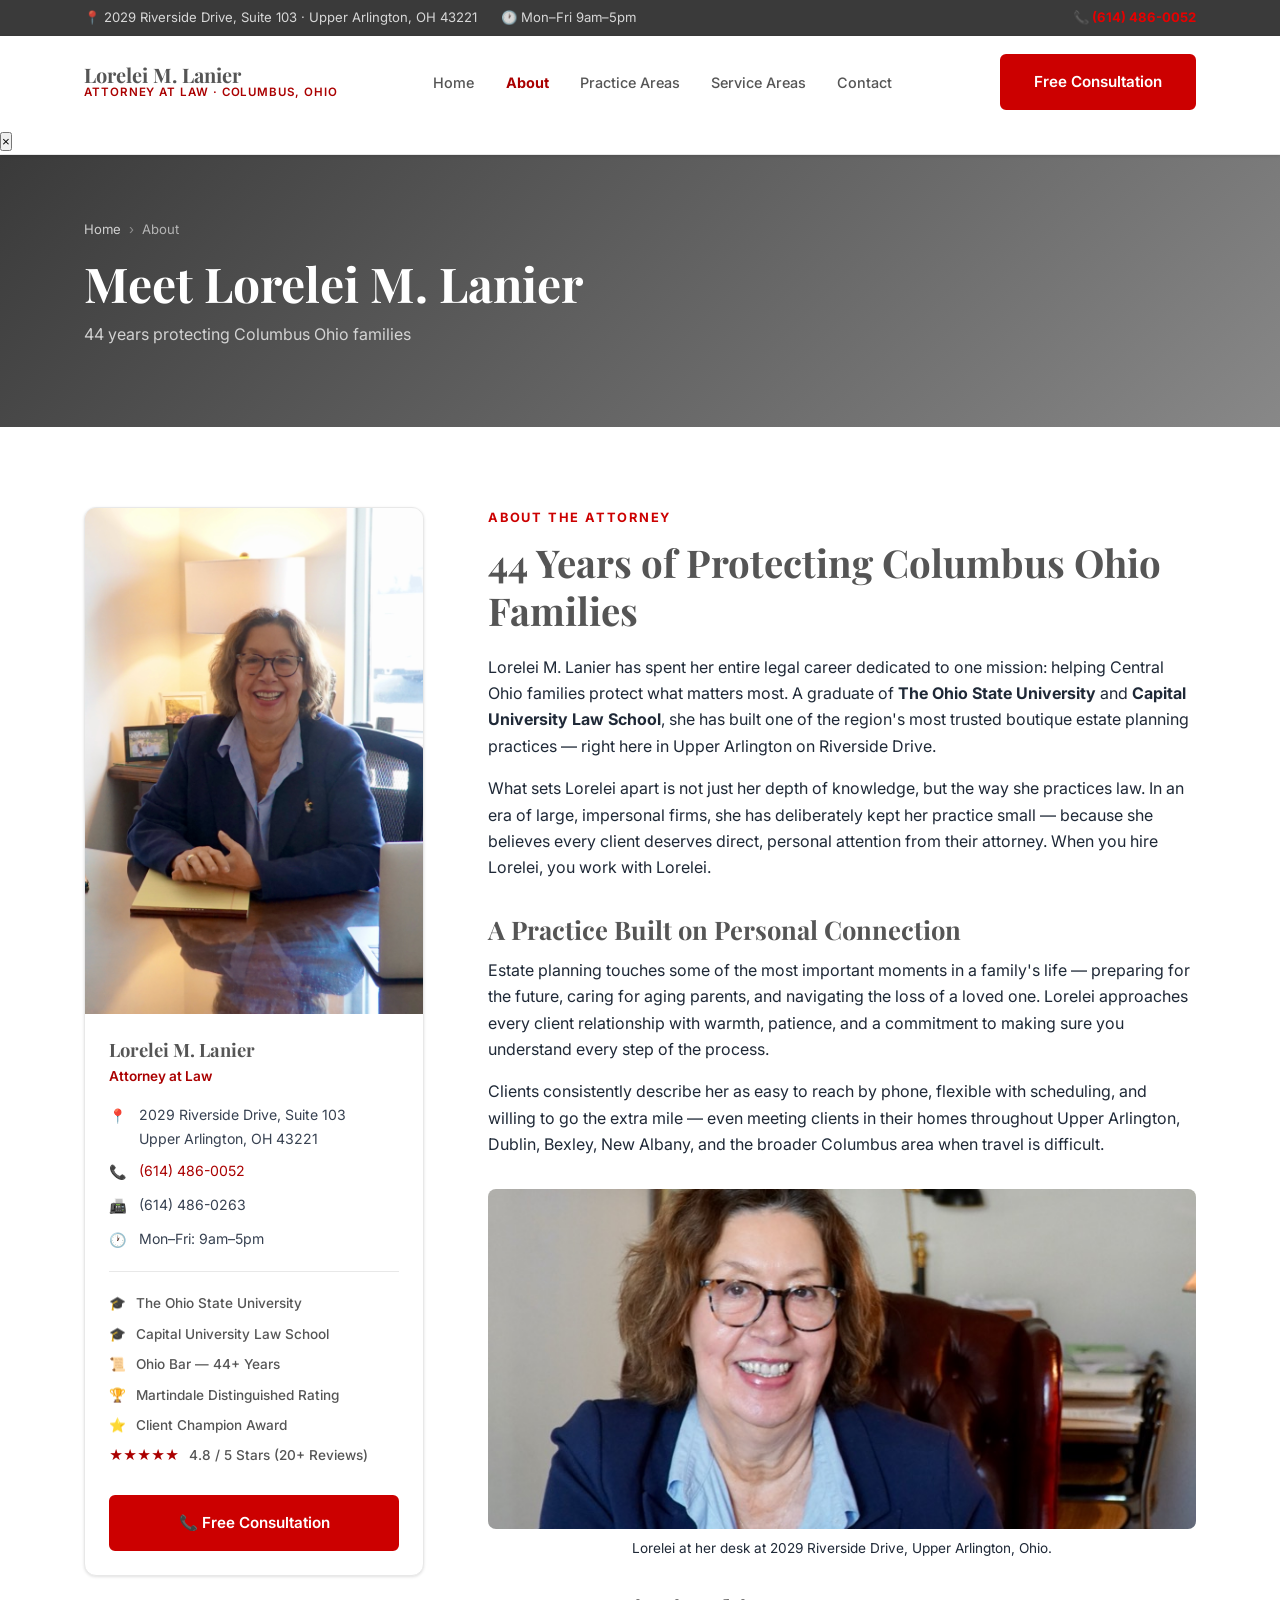
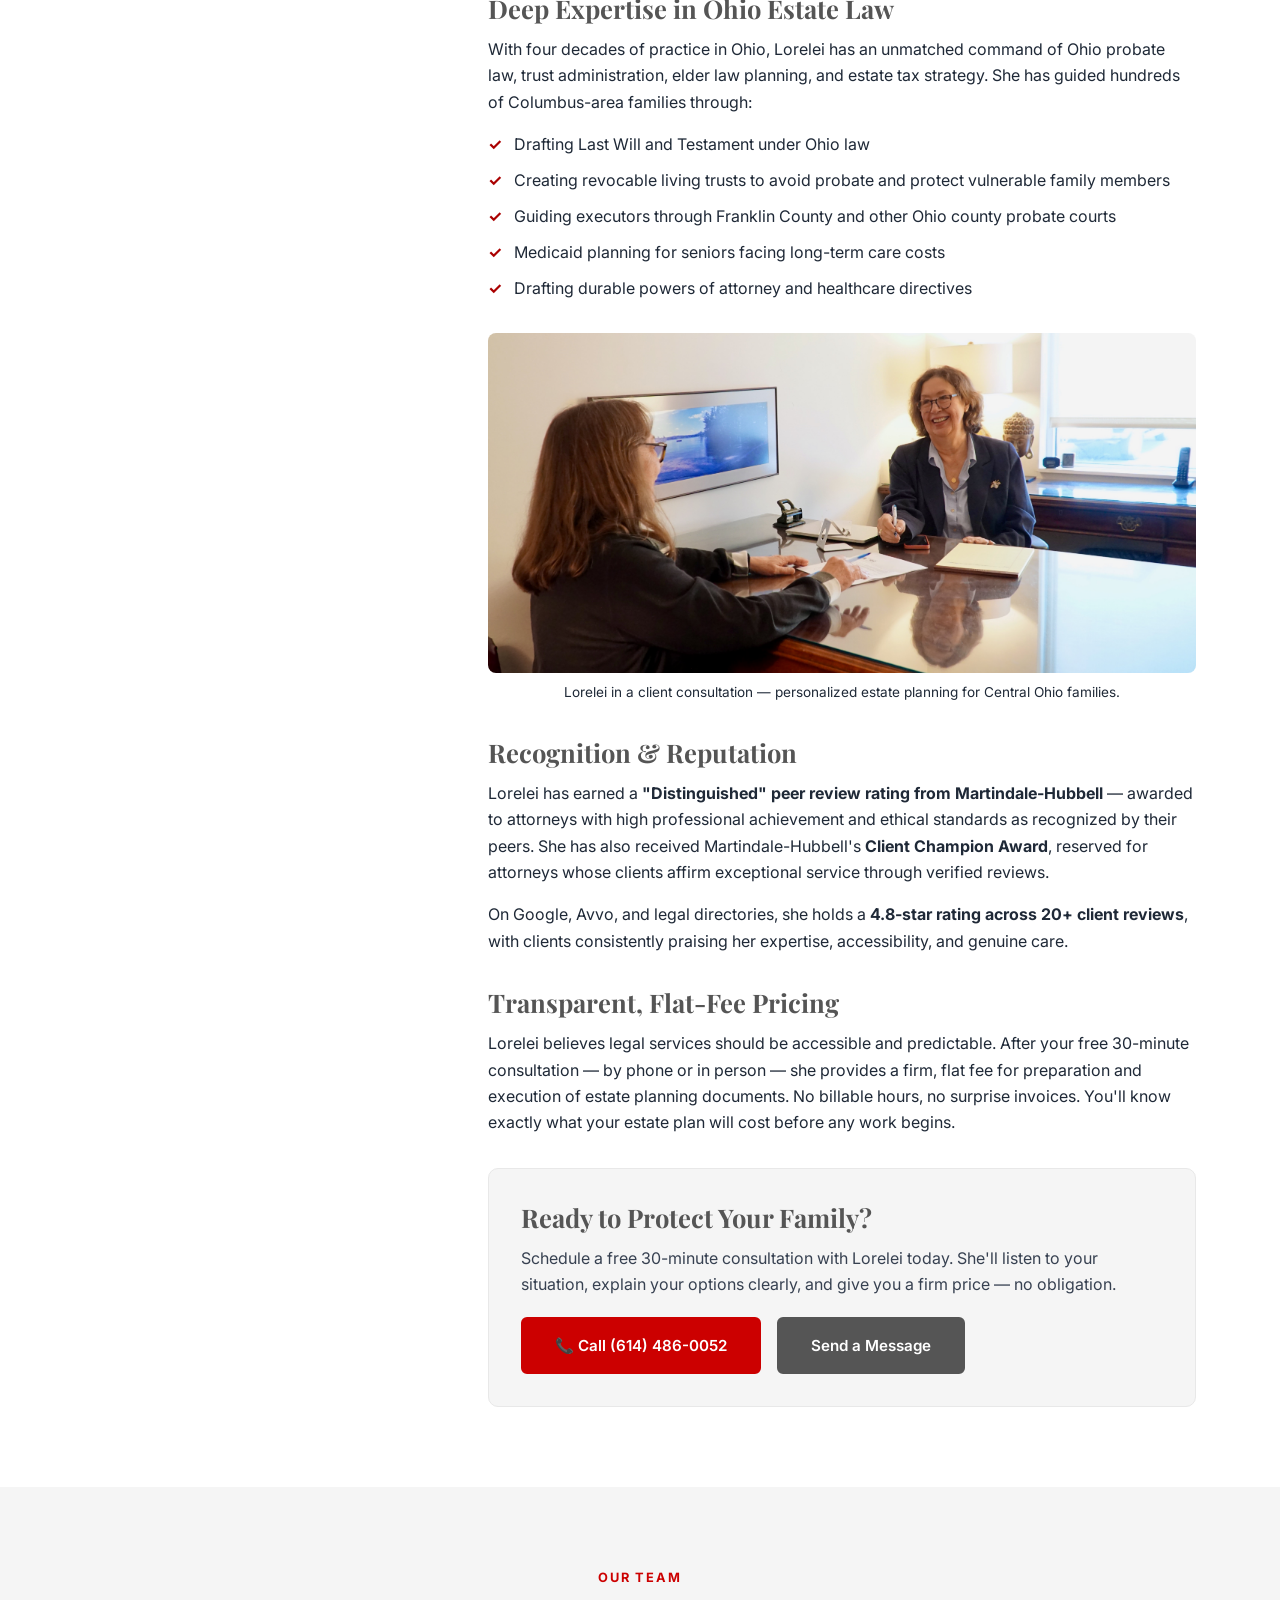
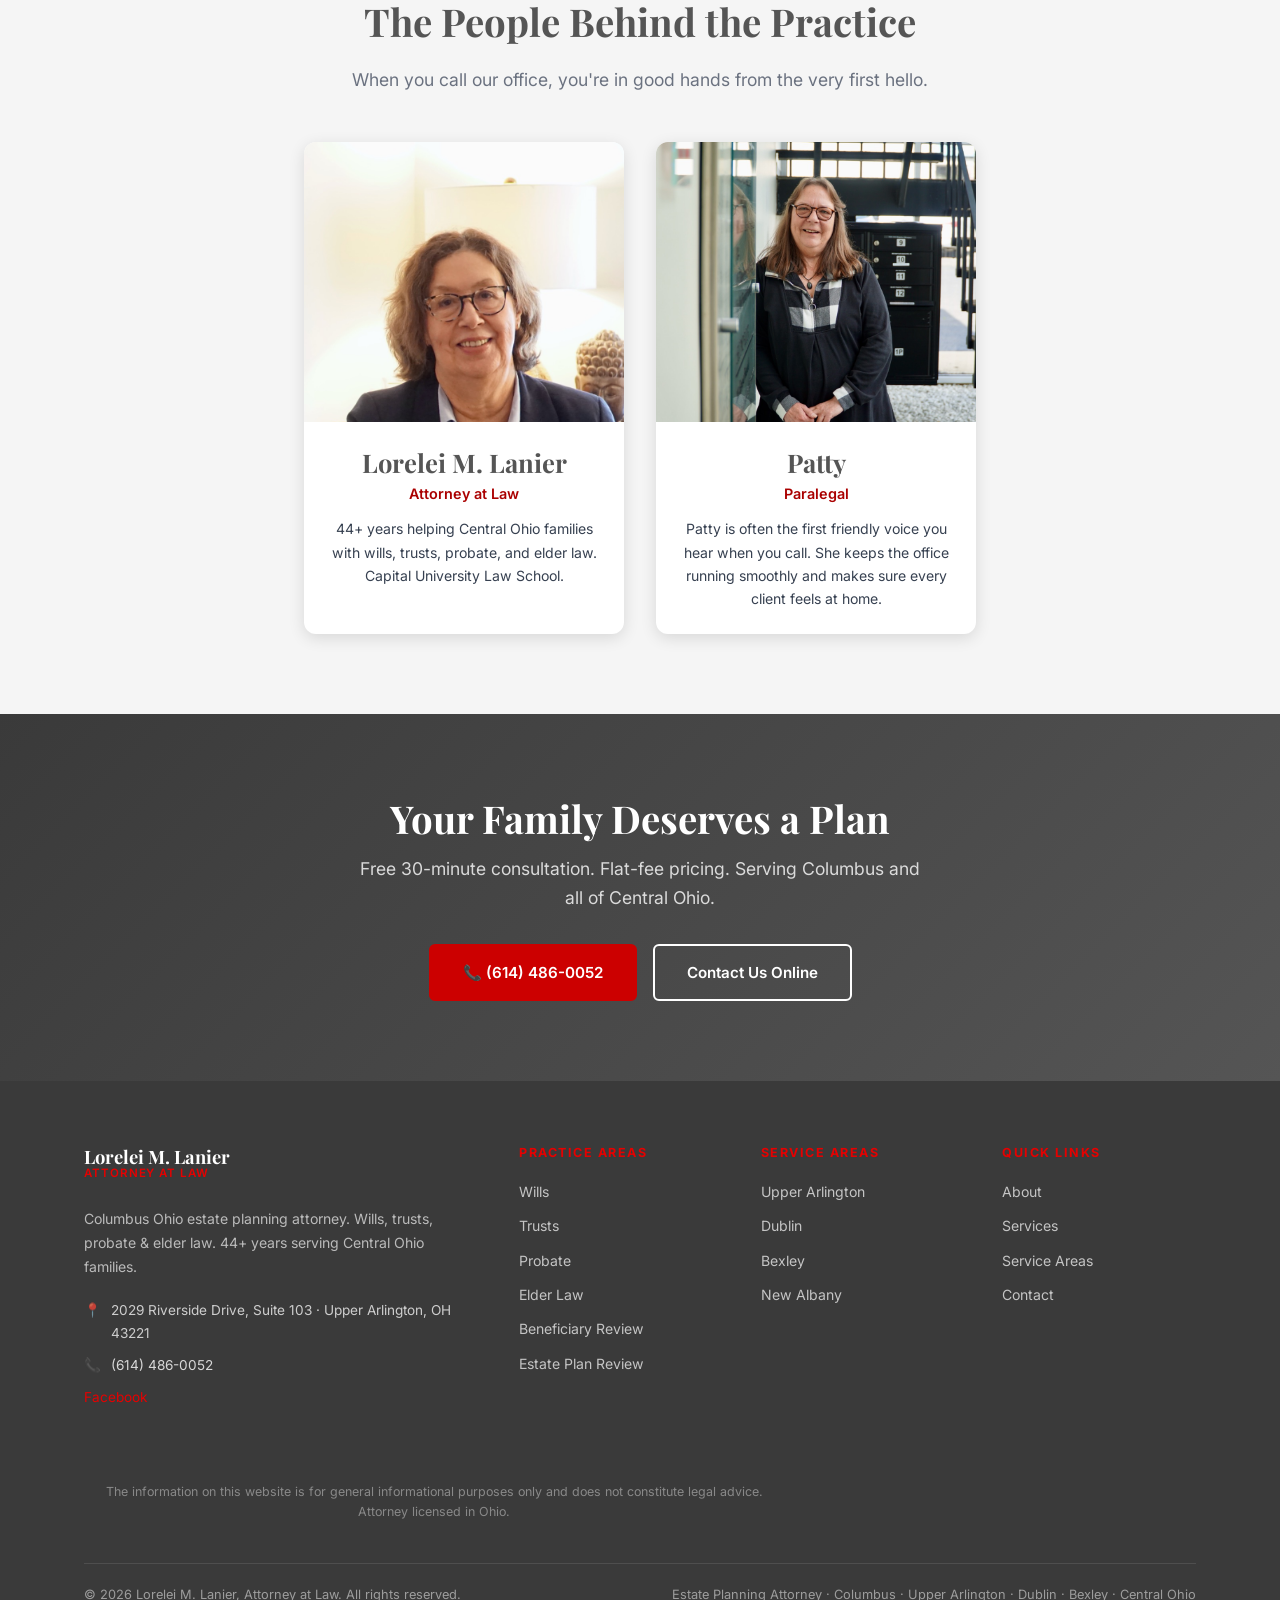
==== commit 76367eeb: "Update site content per Lorelei's review — accuracy and scope refinements - about.html: Add Ohio Sta" ====
--- a/about.html
+++ b/about.html
@@ -126,7 +126,7 @@
         <span>About</span>
       </nav>
       <h1>Meet Lorelei M. Lanier</h1>
-      <p>Columbus Ohio estate planning attorney — trusted by Central Ohio families for over four decades.</p>
+      <p>44 years protecting Columbus Ohio families</p>
     </div>
   </section>
 
@@ -148,6 +148,7 @@
             <div class="info-row"><span class="info-icon">📠</span><span>(614) 486-0263</span></div>
             <div class="info-row"><span class="info-icon">🕐</span><span>Mon–Fri: 9am–5pm</span></div>
             <div class="credentials-list">
+              <div class="credential"><span class="badge">🎓</span> The Ohio State University</div>
               <div class="credential"><span class="badge">🎓</span> Capital University Law School</div>
               <div class="credential"><span class="badge">📜</span> Ohio Bar — 44+ Years</div>
               <div class="credential"><span class="badge">🏆</span> Martindale Distinguished Rating</div>
@@ -165,8 +166,8 @@
 
           <p>
             Lorelei M. Lanier has spent her entire legal career dedicated to one mission:
-            helping Central Ohio families protect what matters most. Since earning her Juris Doctor from
-            <strong>Capital University Law School</strong> in Columbus, she has built one of the region's
+            helping Central Ohio families protect what matters most. A graduate of <strong>The Ohio State University</strong>
+            and <strong>Capital University Law School</strong>, she has built one of the region's
             most trusted boutique estate planning practices — right here in Upper Arlington on Riverside Drive.
           </p>
 
@@ -201,12 +202,11 @@
             Columbus-area families through:
           </p>
           <ul style="margin-bottom:1.25rem;padding-left:0;list-style:none;">
-            <li style="display:flex;gap:.75rem;margin-bottom:.6rem;align-items:flex-start;"><span style="color:var(--gold-dark);font-weight:700;flex-shrink:0;">✓</span> <span>Drafting legally airtight wills and last testaments under Ohio law</span></li>
-            <li style="display:flex;gap:.75rem;margin-bottom:.6rem;align-items:flex-start;"><span style="color:var(--gold-dark);font-weight:700;flex-shrink:0;">✓</span> <span>Creating revocable and irrevocable trusts that avoid probate and protect assets</span></li>
-            <li style="display:flex;gap:.75rem;margin-bottom:.6rem;align-items:flex-start;"><span style="color:var(--gold-dark);font-weight:700;flex-shrink:0;">✓</span> <span>Guiding executors through Franklin County Probate Court</span></li>
+            <li style="display:flex;gap:.75rem;margin-bottom:.6rem;align-items:flex-start;"><span style="color:var(--gold-dark);font-weight:700;flex-shrink:0;">✓</span> <span>Drafting Last Will and Testament under Ohio law</span></li>
+            <li style="display:flex;gap:.75rem;margin-bottom:.6rem;align-items:flex-start;"><span style="color:var(--gold-dark);font-weight:700;flex-shrink:0;">✓</span> <span>Creating revocable living trusts to avoid probate and protect vulnerable family members</span></li>
+            <li style="display:flex;gap:.75rem;margin-bottom:.6rem;align-items:flex-start;"><span style="color:var(--gold-dark);font-weight:700;flex-shrink:0;">✓</span> <span>Guiding executors through Franklin County and other Ohio county probate courts</span></li>
             <li style="display:flex;gap:.75rem;margin-bottom:.6rem;align-items:flex-start;"><span style="color:var(--gold-dark);font-weight:700;flex-shrink:0;">✓</span> <span>Medicaid planning for seniors facing long-term care costs</span></li>
             <li style="display:flex;gap:.75rem;margin-bottom:.6rem;align-items:flex-start;"><span style="color:var(--gold-dark);font-weight:700;flex-shrink:0;">✓</span> <span>Drafting durable powers of attorney and healthcare directives</span></li>
-            <li style="display:flex;gap:.75rem;margin-bottom:.6rem;align-items:flex-start;"><span style="color:var(--gold-dark);font-weight:700;flex-shrink:0;">✓</span> <span>Business succession planning for Columbus-area business owners</span></li>
           </ul>
 
           <figure style="margin:2rem 0;">
@@ -229,7 +229,7 @@
           <h3 style="margin:2rem 0 .75rem;">Transparent, Flat-Fee Pricing</h3>
           <p>
             Lorelei believes legal services should be accessible and predictable. After your free 30-minute
-            consultation — by phone or in person — she provides a firm, flat-fee price. No billable hours,
+            consultation — by phone or in person — she provides a firm, flat fee for preparation and execution of estate planning documents. No billable hours,
             no surprise invoices. You'll know exactly what your estate plan will cost before any work begins.
           </p>
 
@@ -272,10 +272,10 @@
 
         <!-- Patty -->
         <div style="background:var(--white);border-radius:12px;box-shadow:var(--shadow-md);overflow:hidden;max-width:320px;width:100%;text-align:center;">
-          <img src="assets/images/patty-legal-assistant.jpg" alt="Patty, legal assistant at Lorelei M. Lanier Attorney at Law in Upper Arlington, Ohio" style="width:100%;height:280px;object-fit:cover;object-position:top;" loading="lazy">
+          <img src="assets/images/patty-legal-assistant.jpg" alt="Patty, paralegal at Lorelei M. Lanier Attorney at Law in Upper Arlington, Ohio" style="width:100%;height:280px;object-fit:cover;object-position:top;" loading="lazy">
           <div style="padding:1.5rem;">
             <h3 style="margin-bottom:.25rem;">Patty</h3>
-            <p style="color:var(--gold-dark);font-weight:600;font-size:.9rem;margin-bottom:.75rem;">Legal Assistant</p>
+            <p style="color:var(--gold-dark);font-weight:600;font-size:.9rem;margin-bottom:.75rem;">Paralegal</p>
             <p style="font-size:.88rem;color:var(--gray-700);margin:0;">Patty is often the first friendly voice you hear when you call. She keeps the office running smoothly and makes sure every client feels at home.</p>
           </div>
         </div>
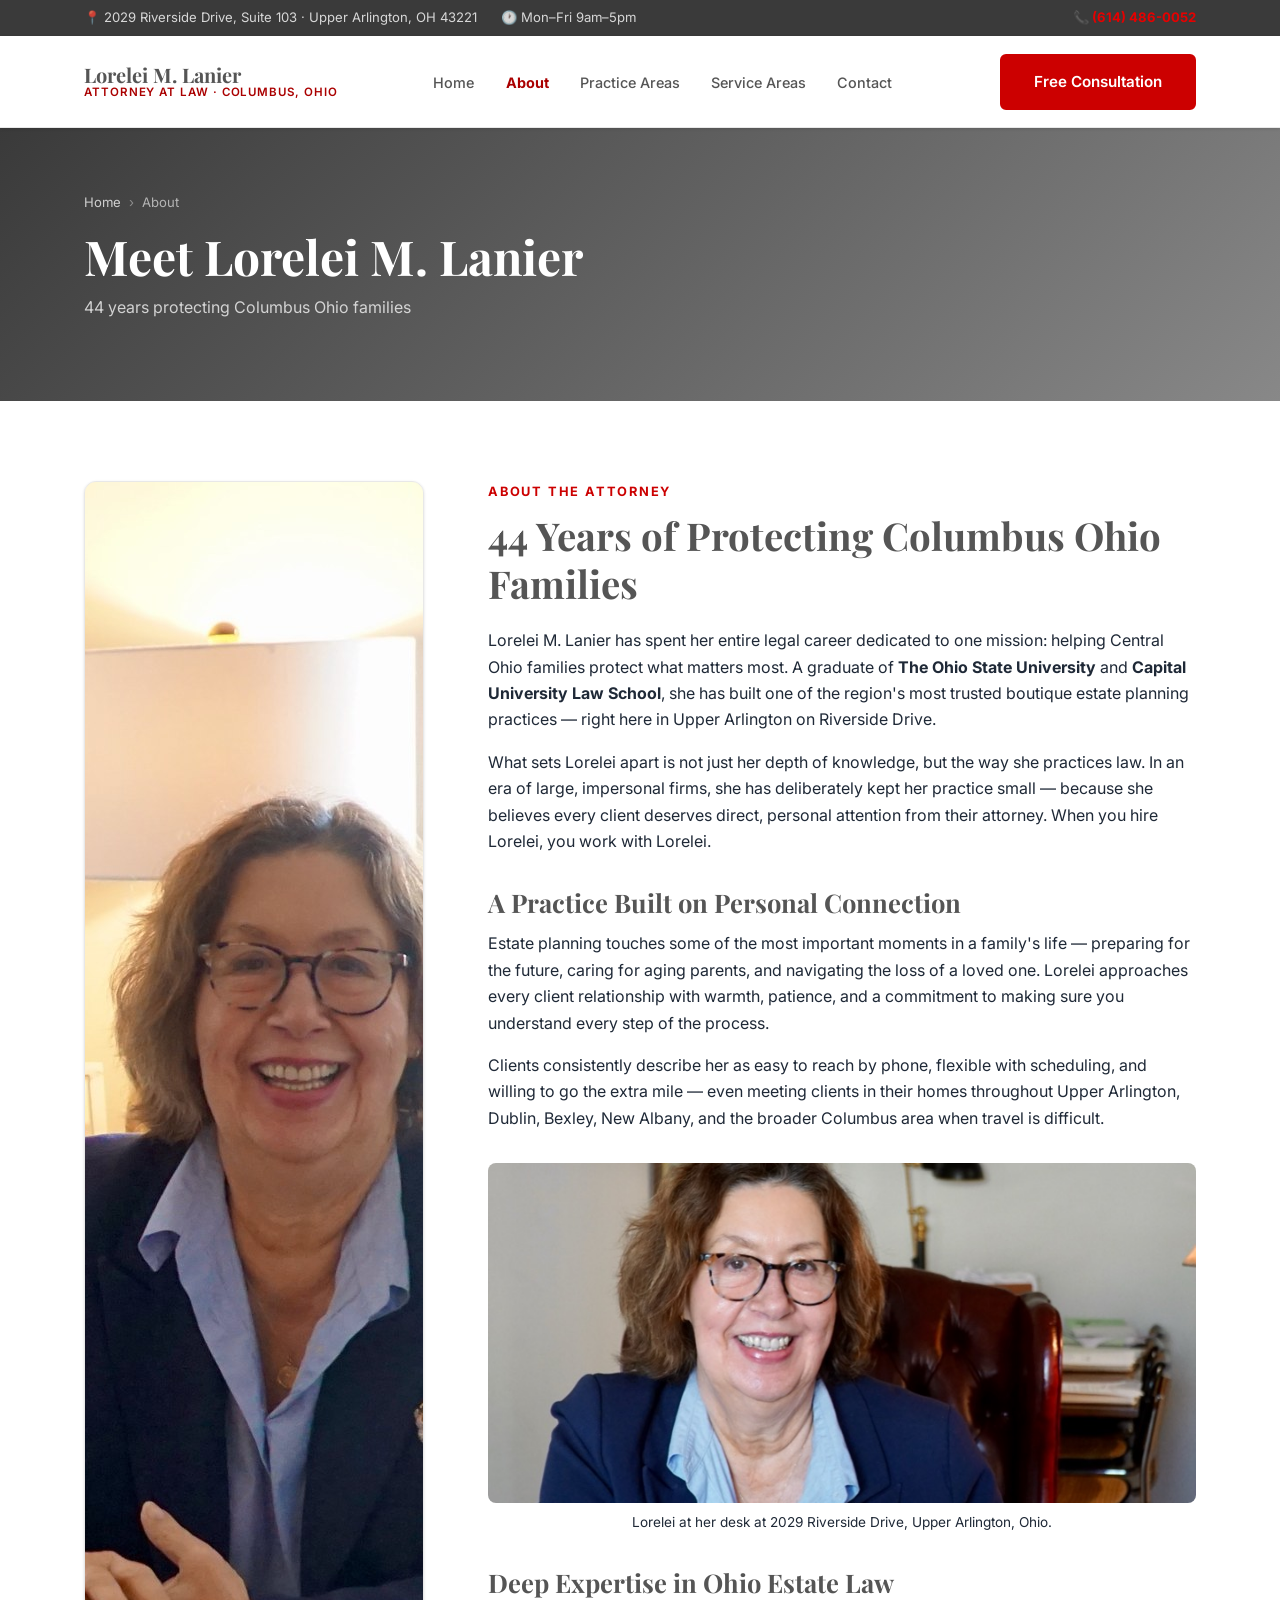
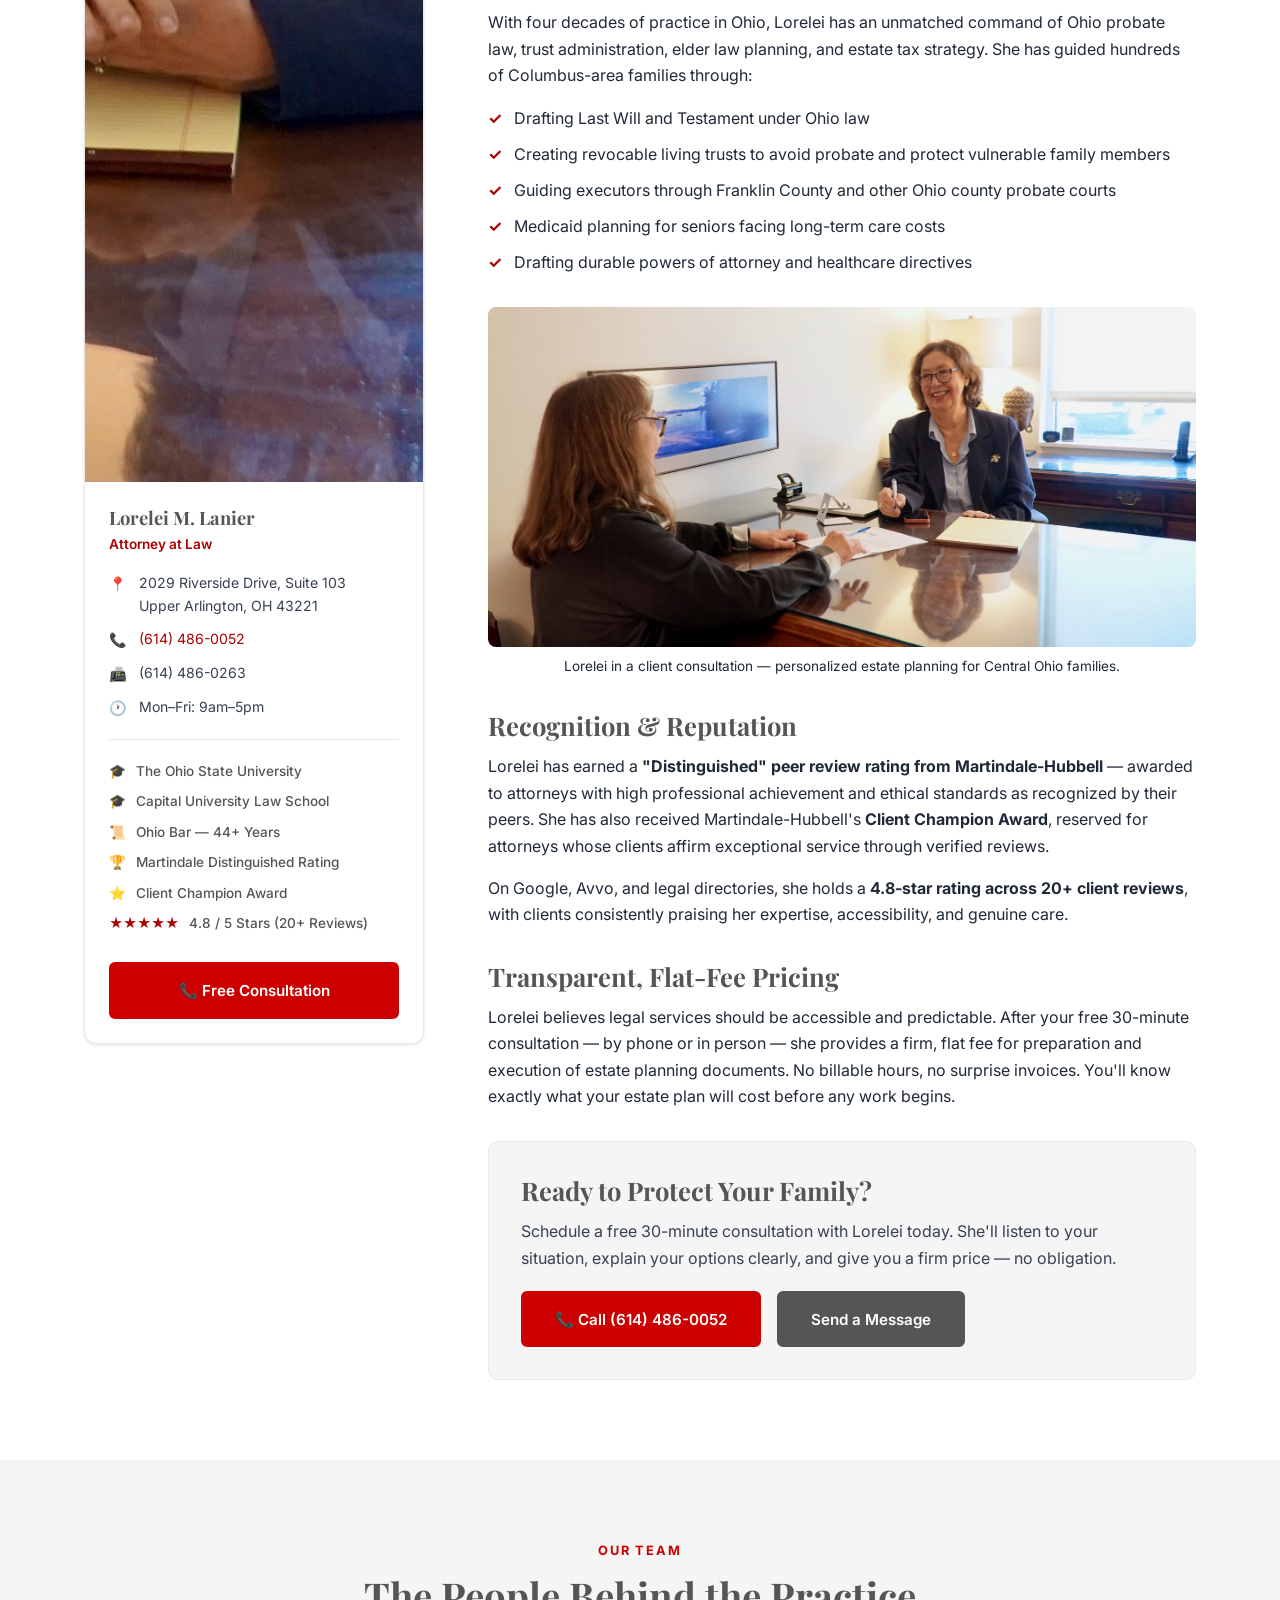
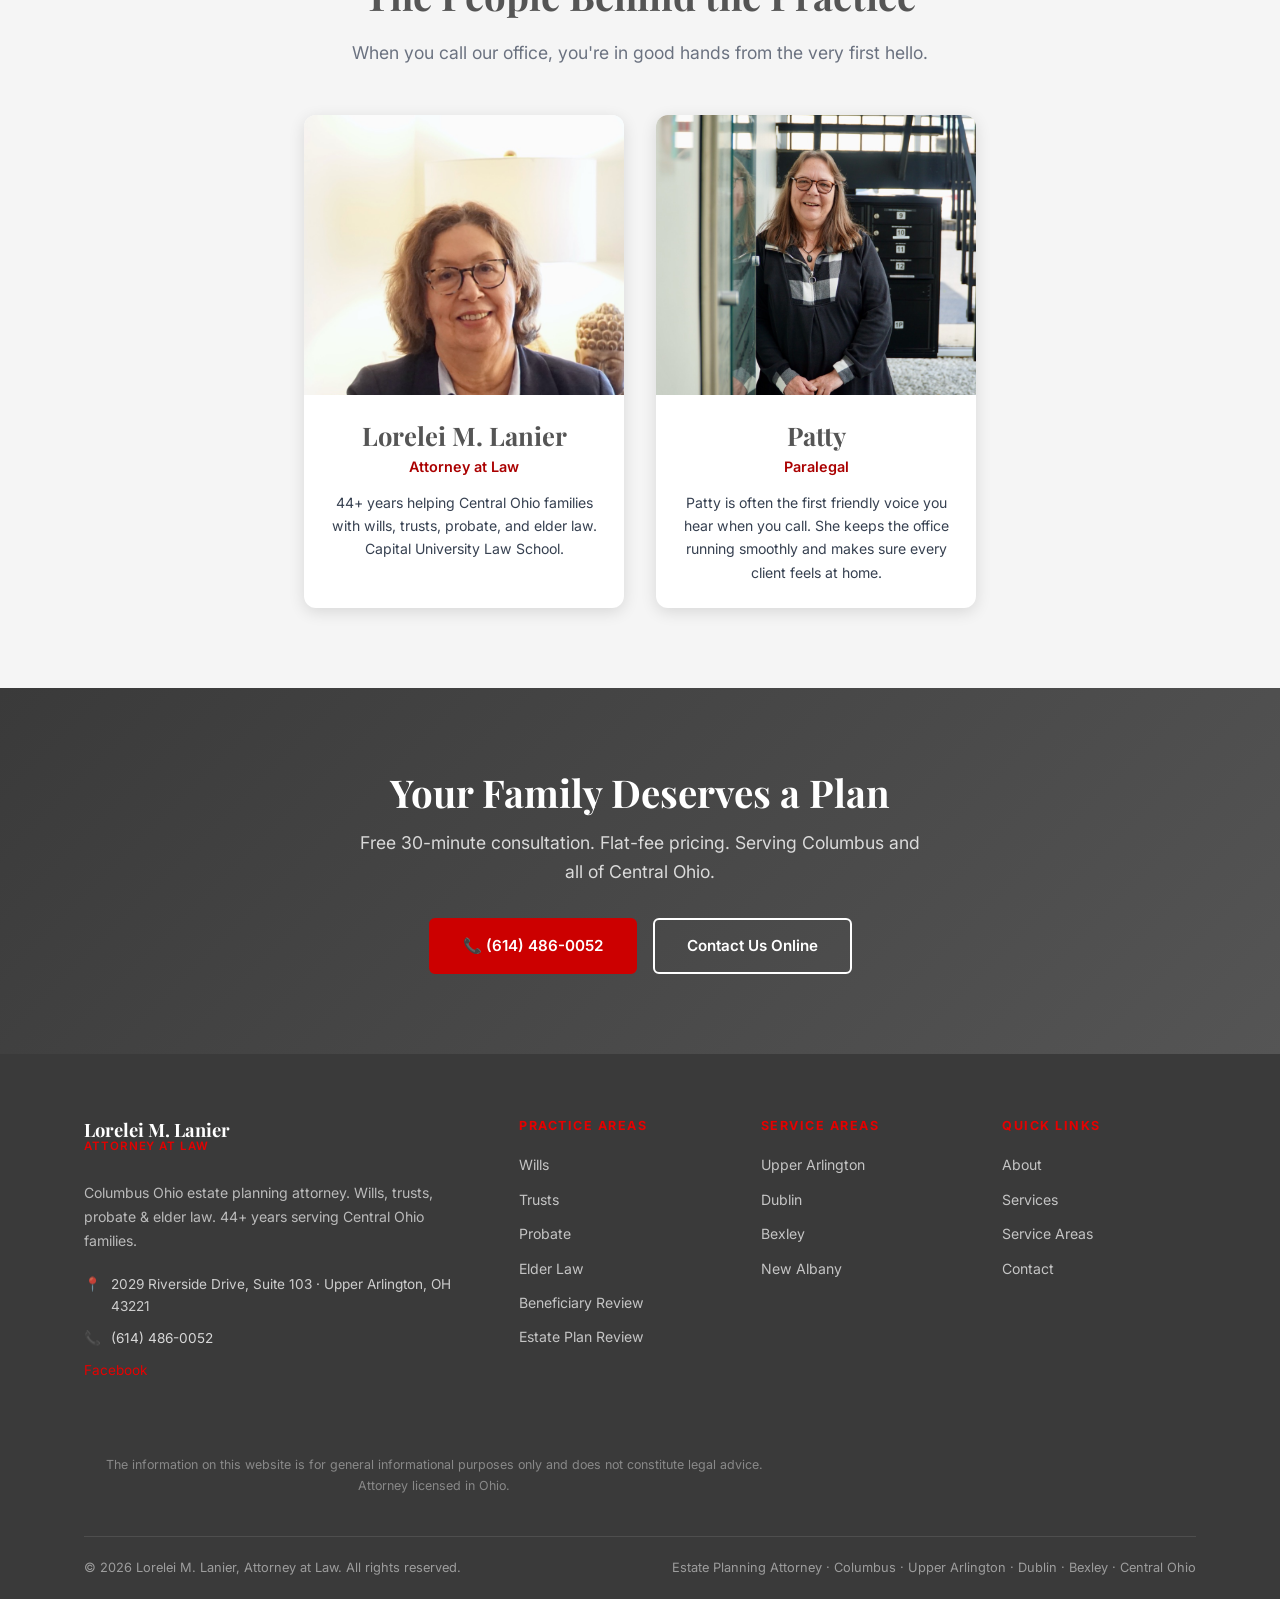
==== commit c1d47bd4: "Use only approved shoot photos; fix desktop nav bug and SEO issues Photos   Every photo on the site " ====
--- a/about.html
+++ b/about.html
@@ -6,26 +6,27 @@
   <meta name="viewport" content="width=device-width, initial-scale=1.0">
 
   <title>About Lorelei M. Lanier | Columbus Ohio Estate Planning Attorney | 44+ Years Experience</title>
-  <meta name="description" content="Meet Lorelei M. Lanier — Columbus Ohio estate planning attorney with 44+ years experience in wills, trusts, probate & elder law. Capital University Law School graduate. Serving Upper Arlington, Dublin, Bexley & all Central Ohio. Call (614) 486-0052.">
+  <meta name="description" content="Meet Lorelei M. Lanier: 44+ years in Ohio wills, trusts, probate & elder law. Capital University Law School graduate serving Central Ohio families.">
   <meta name="keywords" content="Lorelei Lanier attorney, Columbus Ohio estate planning attorney, estate planning lawyer Columbus Ohio, Upper Arlington attorney, estate planning attorney Columbus Ohio experience, trust attorney Columbus Ohio, probate attorney Columbus Ohio">
 
-  <link rel="canonical" href="https://www.loreleimlanierlaw.com/about.html">
+  <meta name="robots" content="index, follow, max-snippet:-1, max-image-preview:large, max-video-preview:-1">
+  <link rel="canonical" href="https://loreleimlanierlaw.com/about.html">
 
   <meta property="og:type" content="profile">
   <meta property="og:title" content="About Lorelei M. Lanier | Columbus Ohio Estate Planning Attorney">
   <meta property="og:description" content="44+ years serving Columbus Ohio families with estate planning, wills, trusts, and probate. Licensed in Ohio. Capital University Law School.">
-  <meta property="og:url" content="https://www.loreleimlanierlaw.com/about.html">
-  <meta property="og:image" content="https://www.loreleimlanierlaw.com/assets/images/lorelei-lanier-portrait.jpg">
+  <meta property="og:url" content="https://loreleimlanierlaw.com/about.html">
+  <meta property="og:image" content="https://loreleimlanierlaw.com/assets/images/lorelei-lanier-portrait.jpg">
   <meta property="og:image:alt" content="Lorelei M. Lanier, estate planning attorney in Upper Arlington, Ohio">
-  <link rel="alternate" hreflang="en-us" href="https://www.loreleimlanierlaw.com/about.html">
+  <link rel="alternate" hreflang="en-us" href="https://loreleimlanierlaw.com/about.html">
 
   <script type="application/ld+json">
   {
     "@context": "https://schema.org",
     "@type": "BreadcrumbList",
     "itemListElement": [
-      {"@type": "ListItem", "position": 1, "name": "Home", "item": "https://www.loreleimlanierlaw.com/"},
-      {"@type": "ListItem", "position": 2, "name": "About", "item": "https://www.loreleimlanierlaw.com/about.html"}
+      {"@type": "ListItem", "position": 1, "name": "Home", "item": "https://loreleimlanierlaw.com/"},
+      {"@type": "ListItem", "position": 2, "name": "About", "item": "https://loreleimlanierlaw.com/about.html"}
     ]
   }
   </script>
@@ -36,18 +37,18 @@
     "@type": "ProfilePage",
     "mainEntity": {
       "@type": ["Attorney", "Person"],
-      "@id": "https://www.loreleimlanierlaw.com/#attorney",
+      "@id": "https://loreleimlanierlaw.com/#attorney",
       "name": "Lorelei M. Lanier",
       "givenName": "Lorelei",
       "familyName": "Lanier",
       "jobTitle": "Estate Planning Attorney",
       "description": "Columbus Ohio estate planning attorney with 44+ years of experience specializing in wills, trusts, probate, elder law and estate planning for Central Ohio families.",
       "image": [
-        "https://www.loreleimlanierlaw.com/assets/images/lorelei-lanier-portrait.jpg",
-        "https://www.loreleimlanierlaw.com/assets/images/lorelei-lanier-headshot.jpg",
-        "https://www.loreleimlanierlaw.com/assets/images/lorelei-lanier-at-desk.jpg"
+        "https://loreleimlanierlaw.com/assets/images/lorelei-lanier-portrait.jpg",
+        "https://loreleimlanierlaw.com/assets/images/lorelei-lanier-headshot.jpg",
+        "https://loreleimlanierlaw.com/assets/images/lorelei-lanier-at-desk.jpg"
       ],
-      "url": "https://www.loreleimlanierlaw.com/about.html",
+      "url": "https://loreleimlanierlaw.com/about.html",
       "telephone": "+16144860052",
       "address": {
         "@type": "PostalAddress",
@@ -59,9 +60,9 @@
       },
       "worksFor": {
         "@type": "LegalService",
-        "@id": "https://www.loreleimlanierlaw.com/#business",
+        "@id": "https://loreleimlanierlaw.com/#business",
         "name": "Lorelei M. Lanier, Attorney at Law",
-        "url": "https://www.loreleimlanierlaw.com/"
+        "url": "https://loreleimlanierlaw.com/"
       },
       "alumniOf": {"@type": "EducationalOrganization", "name": "Capital University Law School"},
       "hasCredential": {"@type": "EducationalOccupationalCredential", "name": "Juris Doctor (J.D.)"},
@@ -138,7 +139,7 @@
         <!-- Sidebar -->
         <aside class="about-sidebar-card" aria-label="Attorney profile">
           <div class="sidebar-photo">
-            <img src="assets/images/lorelei-lanier-headshot.jpg" alt="Lorelei M. Lanier, estate planning attorney in Columbus Ohio" style="width:100%;display:block;border-radius:8px 8px 0 0;object-fit:cover;">
+            <img src="assets/images/lorelei-lanier-headshot.jpg" width="1069" height="1600" alt="Lorelei M. Lanier, estate planning attorney in Columbus Ohio" style="width:100%;display:block;border-radius:8px 8px 0 0;object-fit:cover;">
           </div>
           <div class="sidebar-info">
             <h3>Lorelei M. Lanier</h3>
@@ -191,7 +192,7 @@
           </p>
 
           <figure style="margin:2rem 0;">
-            <img src="assets/images/lorelei-lanier-at-desk.jpg" alt="Lorelei M. Lanier reviewing estate planning documents at her desk — Upper Arlington, Ohio attorney" style="width:100%;border-radius:8px;object-fit:cover;max-height:340px;">
+            <img src="assets/images/lorelei-lanier-at-desk.jpg" width="800" height="1200" alt="Lorelei M. Lanier reviewing estate planning documents at her desk — Upper Arlington, Ohio attorney" style="width:100%;border-radius:8px;object-fit:cover;max-height:340px;">
             <figcaption style="font-size:.85rem;color:var(--gray-600);margin-top:.5rem;text-align:center;">Lorelei at her desk at 2029 Riverside Drive, Upper Arlington, Ohio.</figcaption>
           </figure>
 
@@ -210,7 +211,7 @@
           </ul>
 
           <figure style="margin:2rem 0;">
-            <img src="assets/images/lorelei-lanier-client-consultation.jpg" alt="Lorelei M. Lanier meeting with a client at her estate planning law office in Upper Arlington, Ohio" style="width:100%;border-radius:8px;object-fit:cover;max-height:340px;">
+            <img src="assets/images/lorelei-lanier-client-consultation.jpg" width="1600" height="1067" alt="Lorelei M. Lanier meeting with a client at her estate planning law office in Upper Arlington, Ohio" style="width:100%;border-radius:8px;object-fit:cover;max-height:340px;">
             <figcaption style="font-size:.85rem;color:var(--gray-600);margin-top:.5rem;text-align:center;">Lorelei in a client consultation — personalized estate planning for Central Ohio families.</figcaption>
           </figure>
 
@@ -262,7 +263,7 @@
 
         <!-- Lorelei -->
         <div style="background:var(--white);border-radius:12px;box-shadow:var(--shadow-md);overflow:hidden;max-width:320px;width:100%;text-align:center;">
-          <img src="assets/images/lorelei-lanier-portrait.jpg" alt="Lorelei M. Lanier, estate planning attorney in Upper Arlington, Ohio" style="width:100%;height:280px;object-fit:cover;object-position:top;" loading="lazy">
+          <img src="assets/images/lorelei-lanier-portrait.jpg" width="801" height="1200" alt="Lorelei M. Lanier, estate planning attorney in Upper Arlington, Ohio" style="width:100%;height:280px;object-fit:cover;object-position:top;" loading="lazy">
           <div style="padding:1.5rem;">
             <h3 style="margin-bottom:.25rem;">Lorelei M. Lanier</h3>
             <p style="color:var(--gold-dark);font-weight:600;font-size:.9rem;margin-bottom:.75rem;">Attorney at Law</p>
@@ -272,7 +273,7 @@
 
         <!-- Patty -->
         <div style="background:var(--white);border-radius:12px;box-shadow:var(--shadow-md);overflow:hidden;max-width:320px;width:100%;text-align:center;">
-          <img src="assets/images/patty-legal-assistant.jpg" alt="Patty, paralegal at Lorelei M. Lanier Attorney at Law in Upper Arlington, Ohio" style="width:100%;height:280px;object-fit:cover;object-position:top;" loading="lazy">
+          <img src="assets/images/patty-legal-assistant.jpg" width="1200" height="801" alt="Patty, paralegal at Lorelei M. Lanier Attorney at Law in Upper Arlington, Ohio" style="width:100%;height:280px;object-fit:cover;object-position:top;" loading="lazy">
           <div style="padding:1.5rem;">
             <h3 style="margin-bottom:.25rem;">Patty</h3>
             <p style="color:var(--gold-dark);font-weight:600;font-size:.9rem;margin-bottom:.75rem;">Paralegal</p>
--- a/css/style.css
+++ b/css/style.css
@@ -234,6 +234,12 @@
   flex-direction: column;
   gap: 5px;
 }
+/* Mobile menu close button — injected by main.js into the header on every page,
+   so it must be hidden by default. The mobile media query re-shows it while the
+   menu is open. Without this base rule it renders as a stray × on desktop. */
+.nav-close {
+  display: none;
+}
 .hamburger span {
   display: block;
   width: 24px;
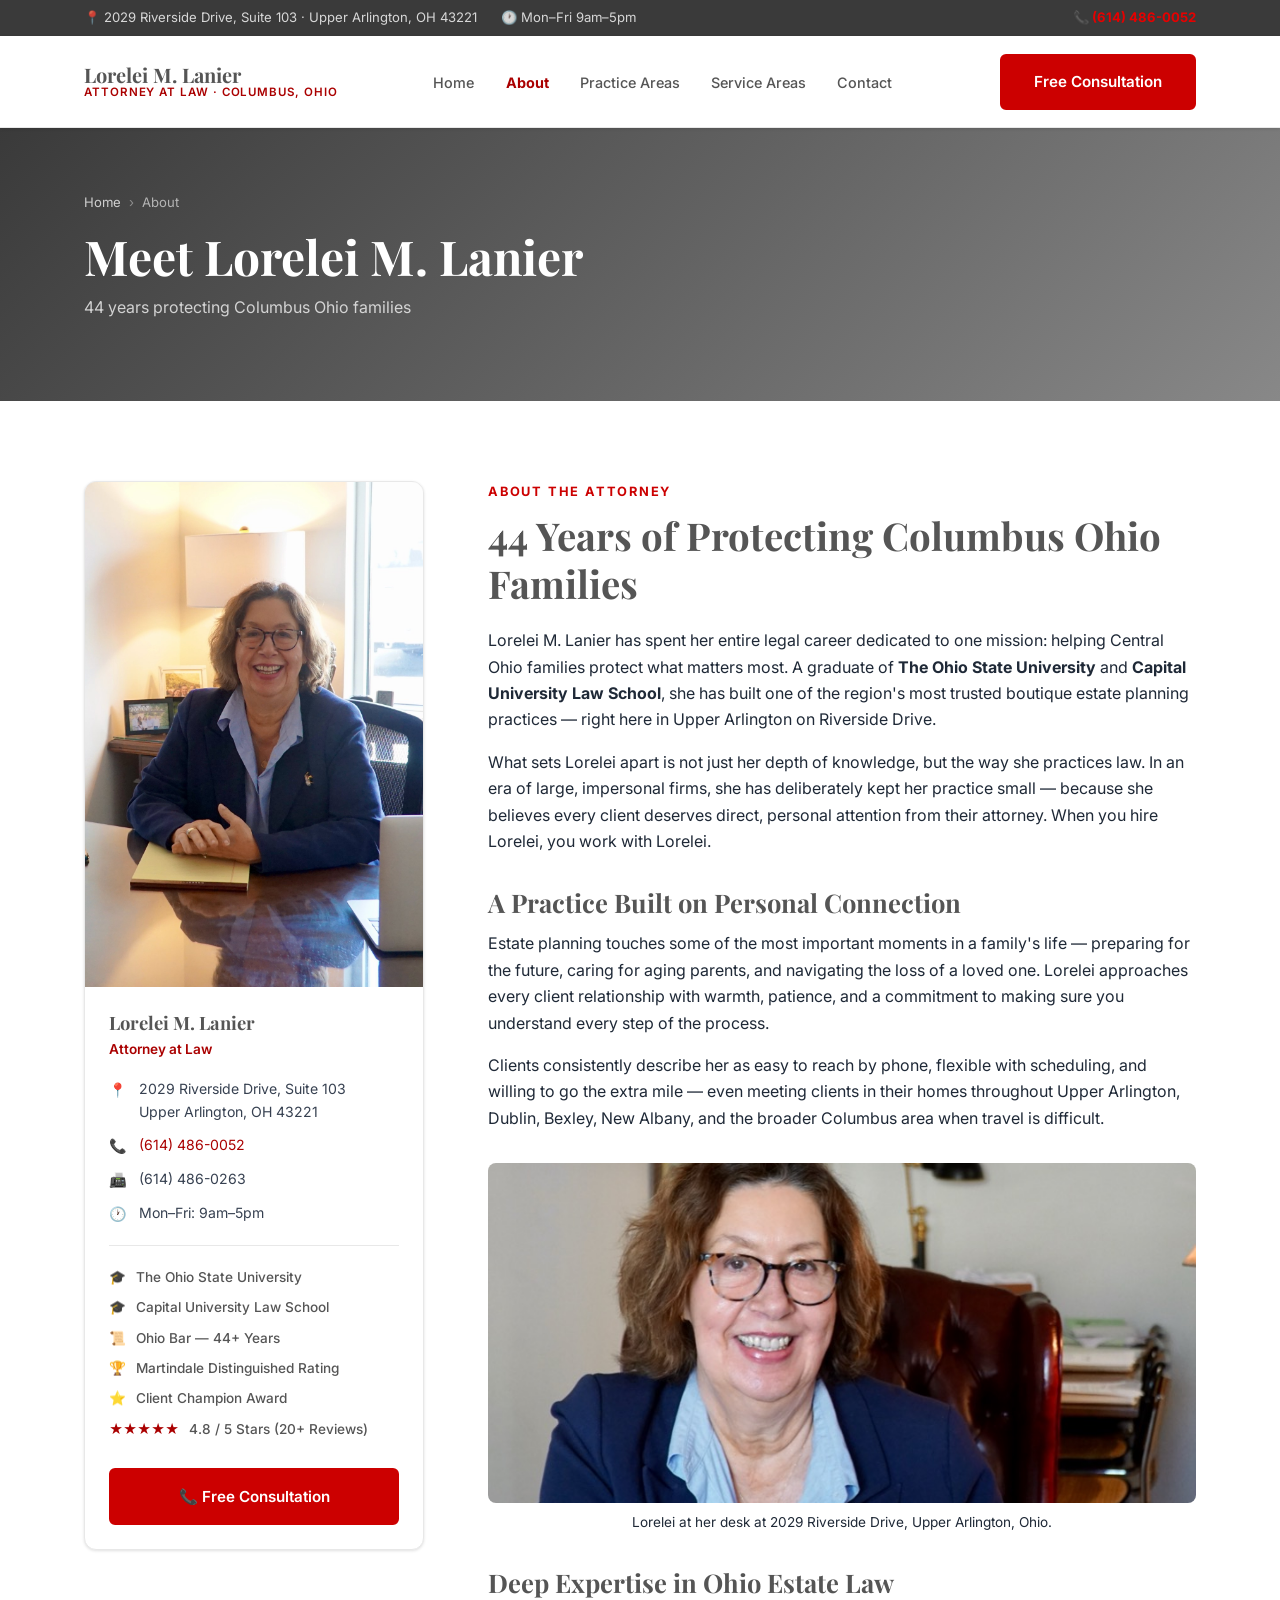
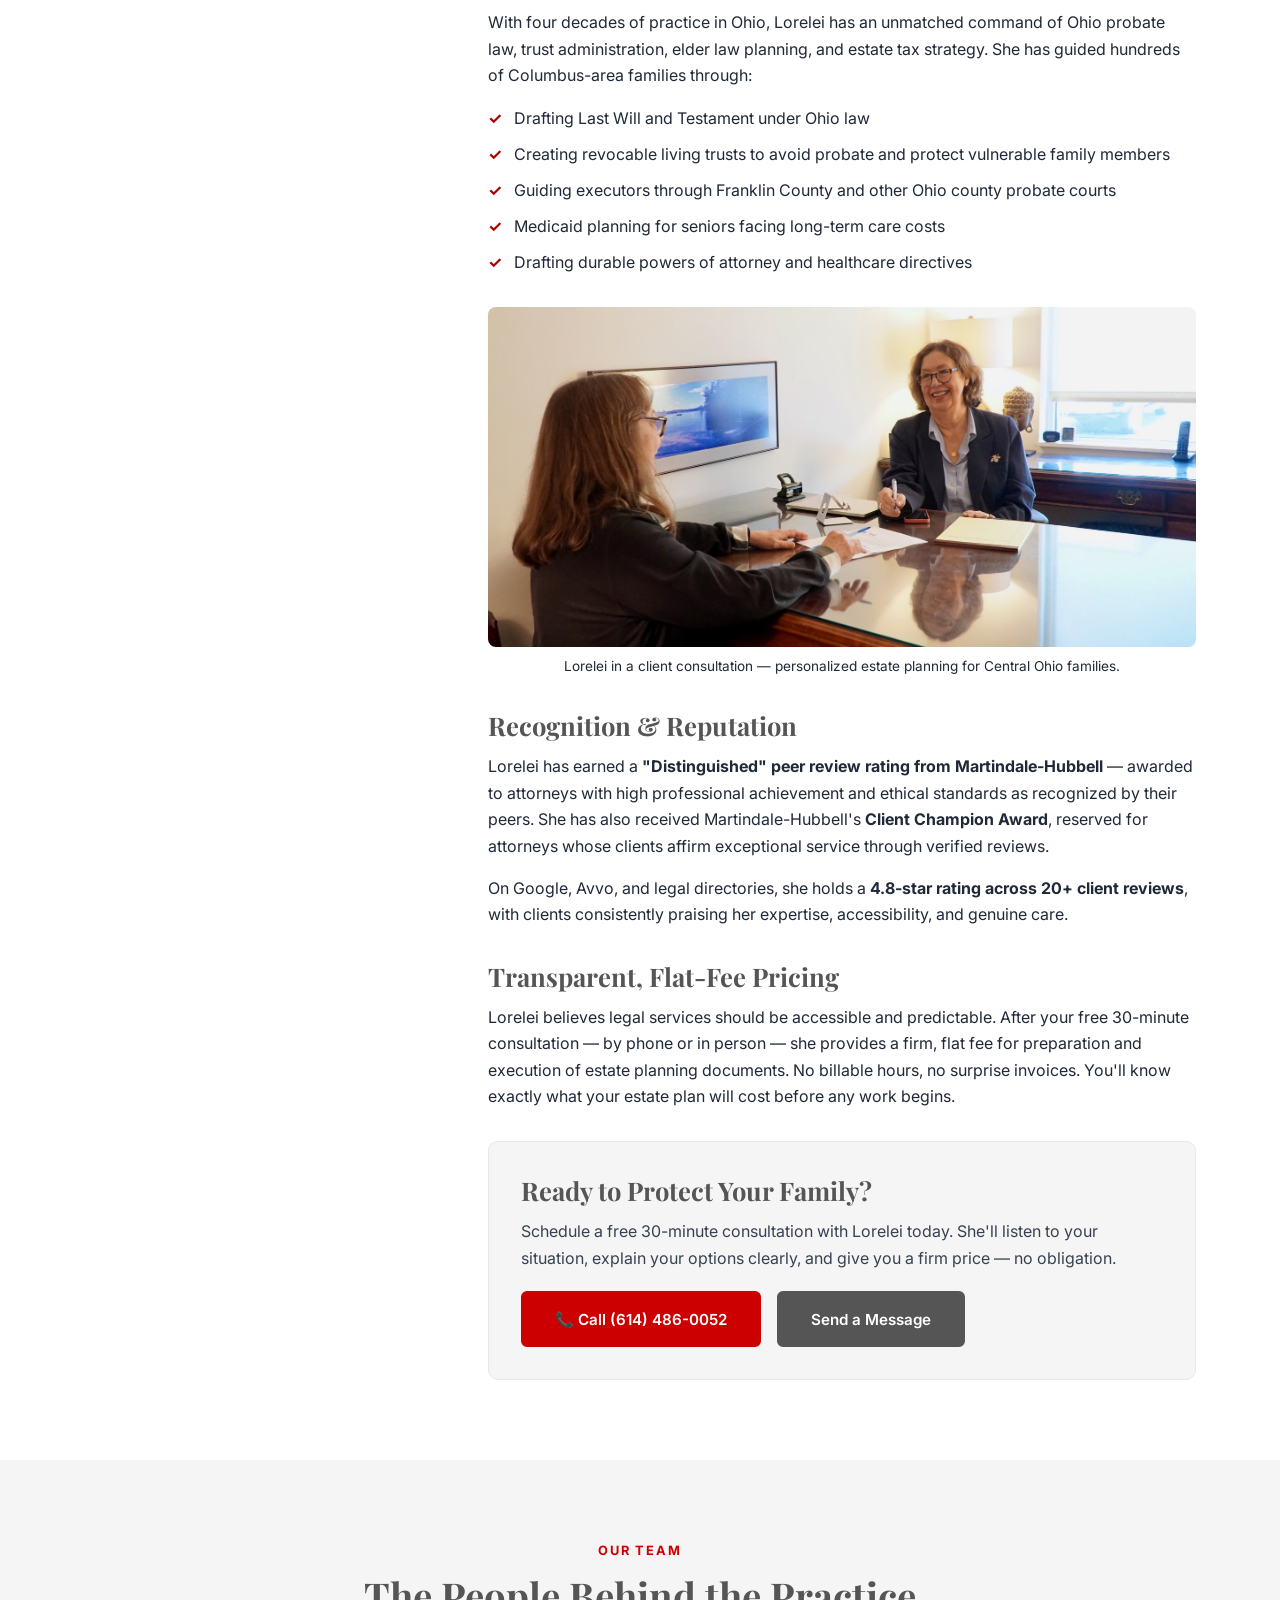
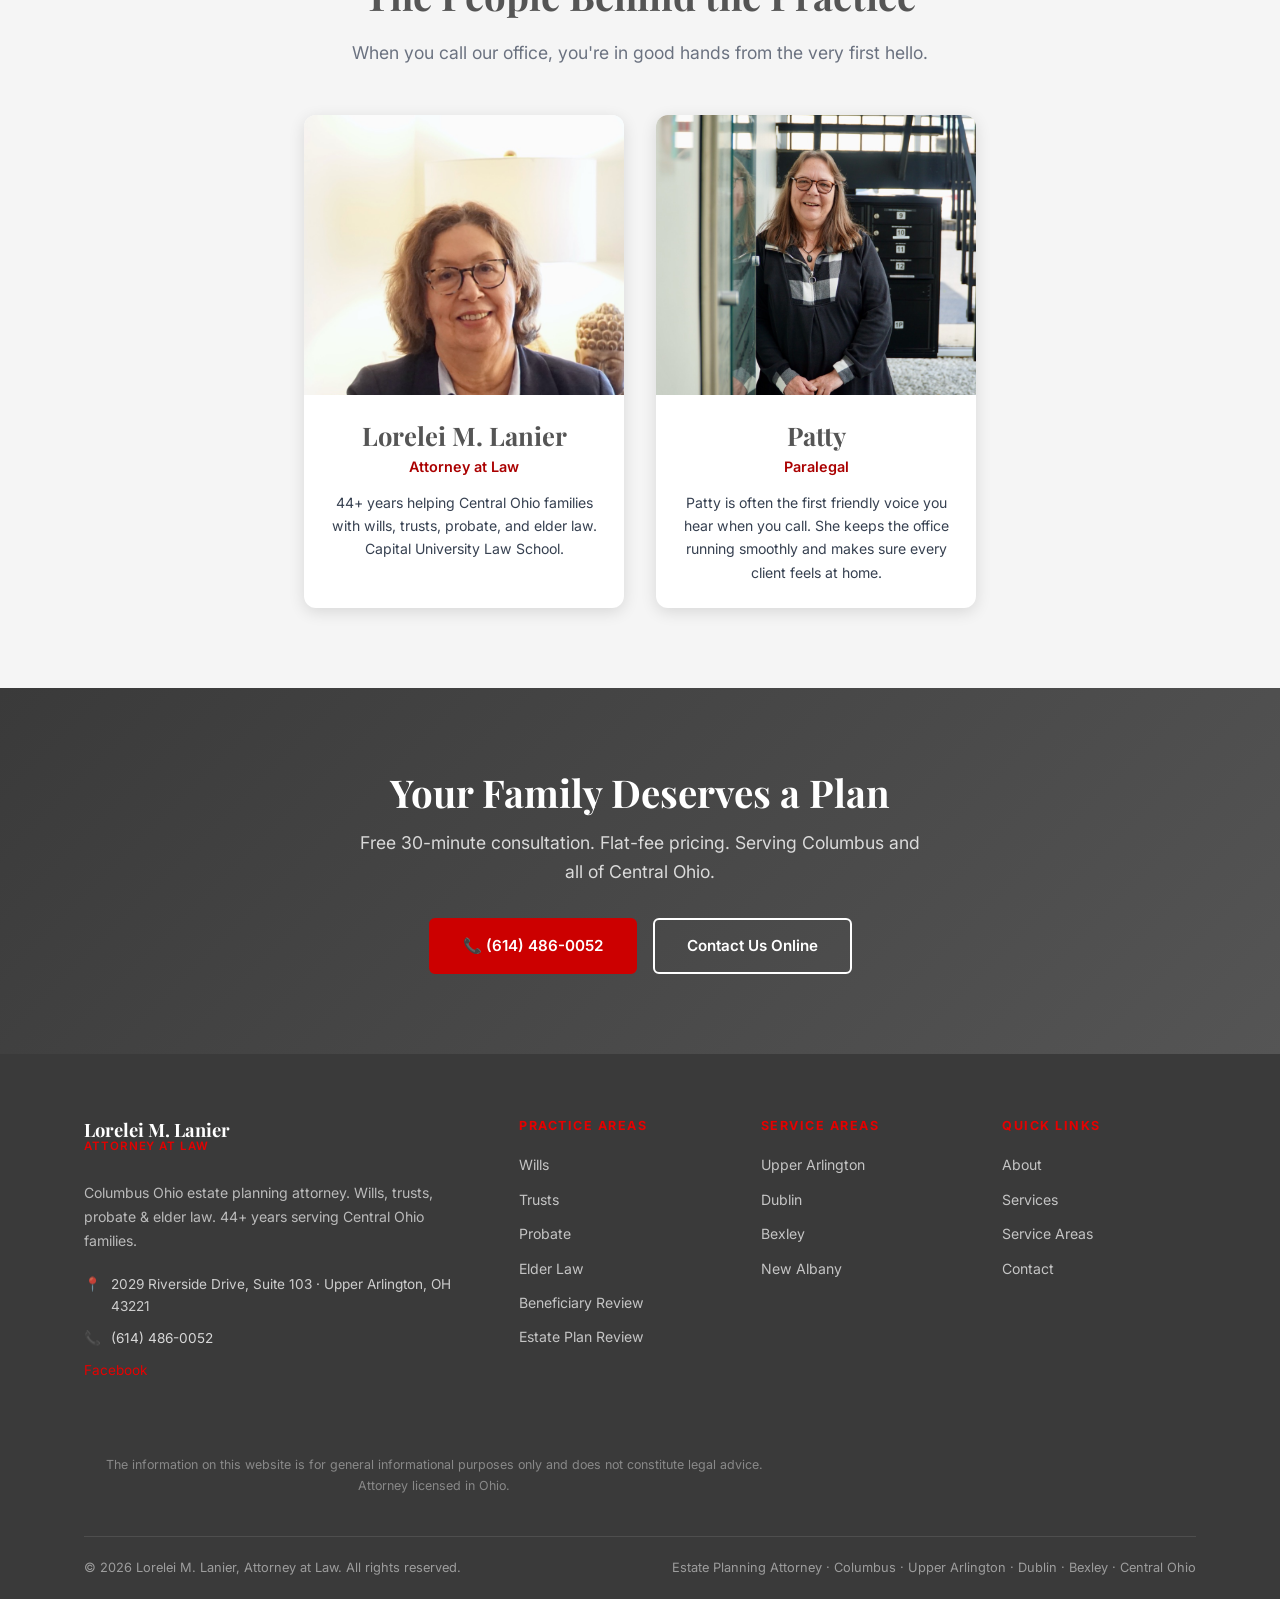
==== commit d8e6dcae: "Fix mobile layout: horizontal overflow, ragged credentials, wasted header Tested every page in a 390" ====
--- a/about.html
+++ b/about.html
@@ -88,7 +88,7 @@
 
   <div class="top-bar">
     <div class="container">
-      <div style="display:flex;gap:1.5rem;flex-wrap:wrap;align-items:center;">
+      <div class="top-bar-meta">
         <span class="top-bar-item">📍 2029 Riverside Drive, Suite 103 · Upper Arlington, OH 43221</span>
         <span class="top-bar-item">🕐 Mon–Fri 9am–5pm</span>
       </div>
--- a/css/style.css
+++ b/css/style.css
@@ -39,7 +39,11 @@
   -webkit-font-smoothing: antialiased;
 }
 
-img { max-width: 100%; display: block; }
+/* height:auto is required — every <img> carries width/height attributes (which
+   reserve space and prevent layout shift). Without height:auto those attributes
+   become a definite height that overrides any aspect-ratio/object-fit styling,
+   stretching images vertically. */
+img { max-width: 100%; height: auto; display: block; }
 a { color: var(--gold-dark); text-decoration: none; }
 a:hover { text-decoration: underline; }
 
@@ -149,6 +153,14 @@
   color: rgba(255,255,255,.8);
   font-size: .82rem;
   padding: .45rem 0;
+}
+/* Address + hours block. Was an inline style repeated on all five pages; it
+   needs to be a class so the mobile breakpoint can hide it. */
+.top-bar-meta {
+  display: flex;
+  gap: 1.5rem;
+  flex-wrap: wrap;
+  align-items: center;
 }
 .top-bar .container {
   display: flex;
@@ -396,12 +408,41 @@
   gap: 4rem;
   align-items: center;
 }
+/* Grid items default to min-width:auto, so they refuse to shrink below their
+   content's intrinsic width and push the track wider than the grid. On a 390px
+   phone this made the contact card 422px wide and scrolled the whole page
+   sideways with the address and hours cut off. */
+.contact-grid > *,
+.about-grid > *,
+.intro-grid > *,
+.advisor-card > *,
+.footer-grid > *,
+.form-row > * {
+  min-width: 0;
+}
+
+/* Photo collage. A vertical stack of three full-width portraits towered ~1100px
+   over the text column beside it, leaving a large dead gap. A wide lead image
+   with two squares beneath keeps the column roughly the height of the text. */
 .intro-image-wrap {
   position: relative;
-  border-radius: 12px;
-  display: flex;
-  flex-direction: column;
-  gap: 0;
+  display: grid;
+  grid-template-columns: 1fr 1fr;
+  gap: 1rem;
+}
+.intro-image-wrap img {
+  width: 100%;
+  border-radius: 10px;
+  object-fit: cover;
+}
+.intro-image-wrap img:first-child {
+  grid-column: 1 / -1;
+  aspect-ratio: 4 / 3;
+  object-position: center 20%;
+}
+.intro-image-wrap img + img {
+  aspect-ratio: 1 / 1;
+  object-position: center 25%;
 }
 .intro-image-placeholder {
   text-align: center;
@@ -540,6 +581,14 @@
   display: grid;
   grid-template-columns: repeat(auto-fill, minmax(180px, 1fr));
   gap: 1rem;
+}
+/* "All of Ohio" is the catch-all, not another city, and as a plain chip it was
+   left stranded alone on the last row. Spanning it reads as deliberate. */
+.areas-grid .area-chip:last-child {
+  grid-column: 1 / -1;
+  justify-content: center;
+  background: var(--cream);
+  font-weight: 600;
 }
 .area-chip {
   display: flex;
@@ -905,7 +954,29 @@
 
   .footer-grid { grid-template-columns: 1fr 1fr; gap: 2rem; }
 
-  .awards-inner { gap: 1.5rem; }
+  /* Centred flex items each centre themselves once they wrap onto their own
+     line, so the four credentials sat at four different left edges. A single
+     left-aligned column lines the icons up. */
+  .awards-inner {
+    display: grid;
+    grid-template-columns: 1fr;
+    gap: 1rem;
+    justify-items: start;
+  }
+
+  /* The address and hours cost ~90px of screen above the header on a phone and
+     both appear again in the footer. Keep the tappable phone number only. */
+  .top-bar-meta { display: none; }
+  .top-bar .container { justify-content: center; }
+
+  /* "Attorney at Law · Columbus, Ohio" wrapped to two lines and pushed the
+     header taller than the logo. */
+  .logo-tagline { font-size: .62rem; letter-spacing: .04em; }
+
+  /* Hero buttons were different widths and left-aligned, which read as ragged.
+     Full width gives two clean, easily tappable targets. */
+  .hero-ctas { flex-direction: column; align-items: stretch; }
+  .hero-ctas .btn { width: 100%; justify-content: center; }
 
   .section { padding: 3.5rem 0; }
 }
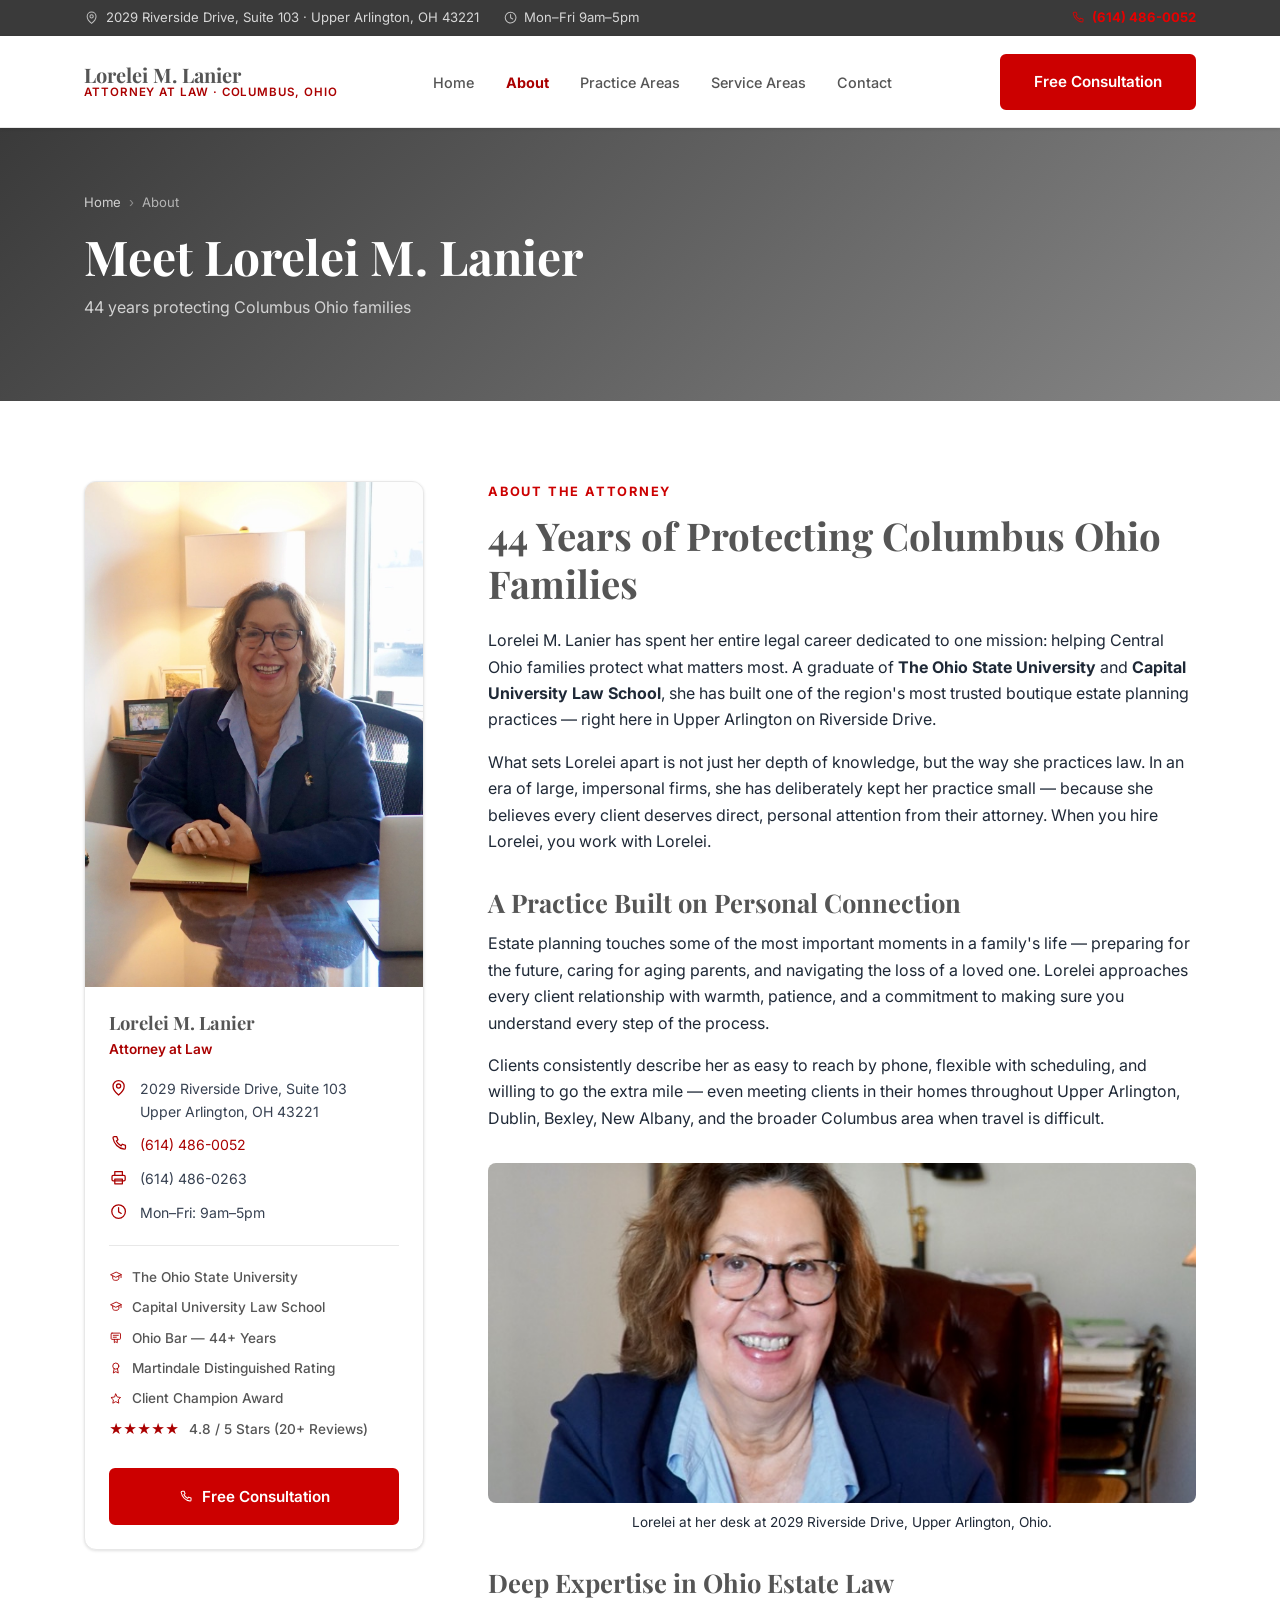
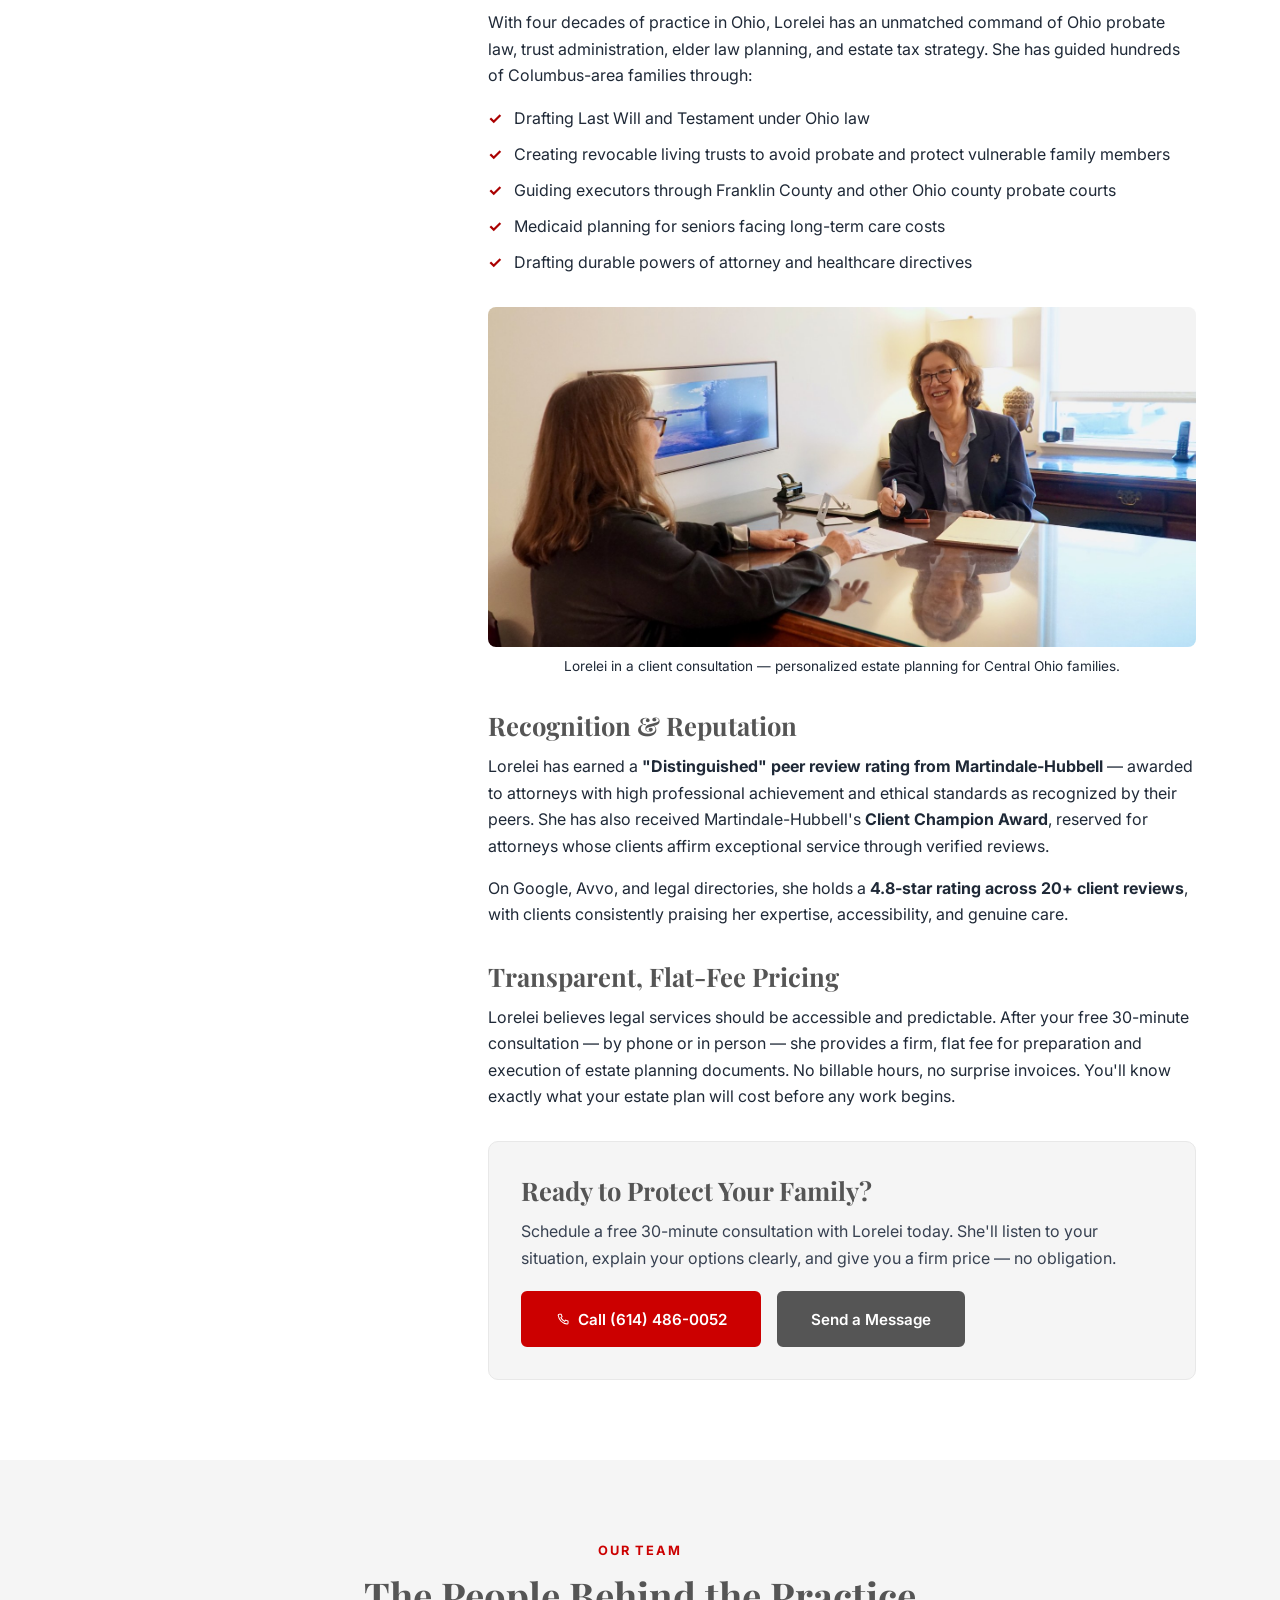
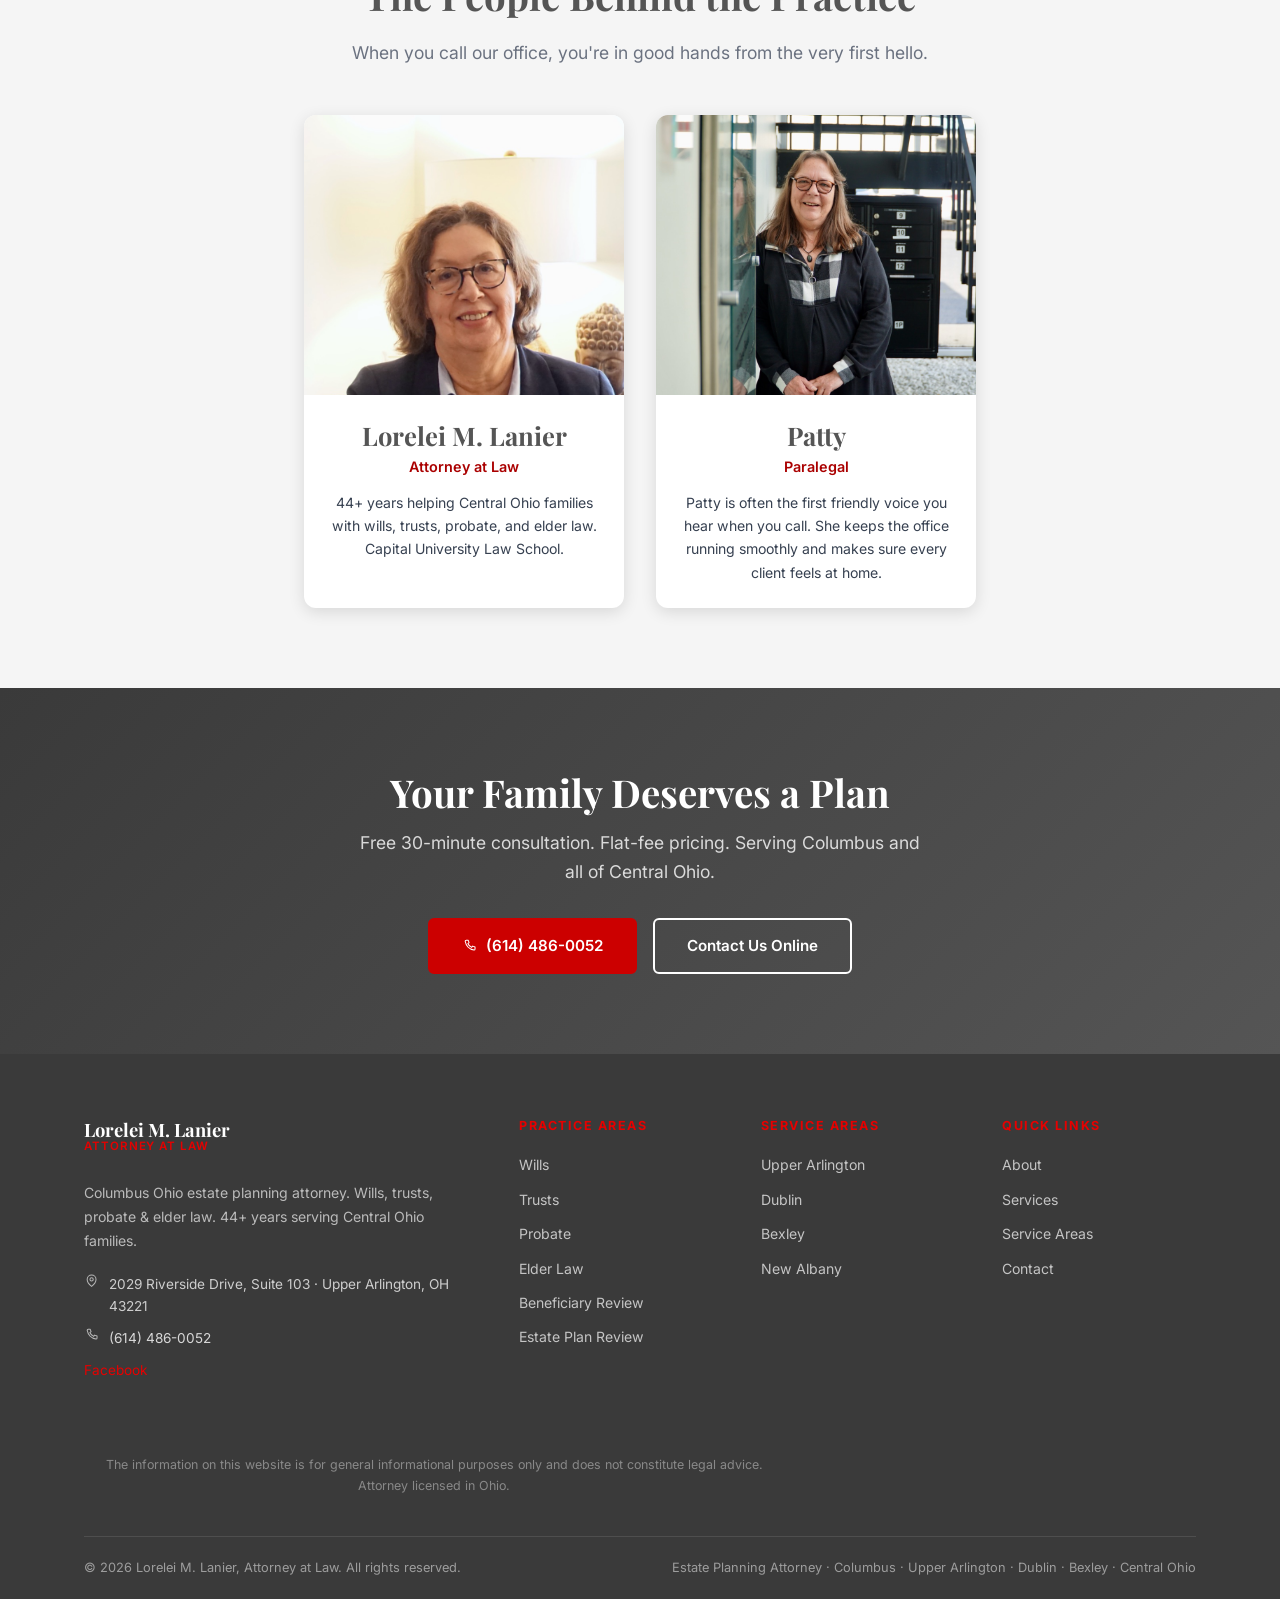
==== commit 9c48e4af: "Replace emoji with a line-icon set; tighten hero, advisor card and schema Icons   Every decorative e" ====
--- a/about.html
+++ b/about.html
@@ -86,13 +86,44 @@
 </head>
 <body>
 
+
+<!-- ICON SPRITE — monoline, 24px grid, inherits currentColor. See css/style.css .icon -->
+<svg xmlns="http://www.w3.org/2000/svg" style="display:none" aria-hidden="true" focusable="false"><defs>
+<symbol id="i-doc" viewBox="0 0 24 24"><path d="M14 2.75H7A1.75 1.75 0 0 0 5.25 4.5v15A1.75 1.75 0 0 0 7 21.25h10a1.75 1.75 0 0 0 1.75-1.75V7.5z"/><path d="M14 2.75V7.5h4.75"/><path d="M8.5 12.5h7M8.5 16h4.5"/></symbol>
+<symbol id="i-house" viewBox="0 0 24 24"><path d="M3.5 10.5 12 3.75l8.5 6.75"/><path d="M5.75 9.25V20a.75.75 0 0 0 .75.75h11a.75.75 0 0 0 .75-.75V9.25"/><path d="M10 20.75v-5.5h4v5.5"/></symbol>
+<symbol id="i-shield" viewBox="0 0 24 24"><path d="M12 2.75 4.75 5.6v5.9c0 4.4 3.05 8.3 7.25 9.75 4.2-1.45 7.25-5.35 7.25-9.75V5.6z"/><path d="M9.9 12.1v-1.4a2.1 2.1 0 0 1 4.2 0v1.4"/><rect x="9.1" y="12.1" width="5.8" height="4.4" rx="1"/></symbol>
+<symbol id="i-scales" viewBox="0 0 24 24"><path d="M12 3.5v17M6.75 20.75h10.5M3.75 7.25h16.5"/><path d="M7 7.5 3.9 13.6h6.2z"/><path d="M17 7.5l-3.1 6.1h6.2z"/></symbol>
+<symbol id="i-pen" viewBox="0 0 24 24"><path d="M4 20.25l1-4 11-11a2.12 2.12 0 0 1 3 3l-11 11z"/><path d="M14.5 6.5l3 3"/><path d="M4 20.25l4-1"/></symbol>
+<symbol id="i-heart" viewBox="0 0 24 24"><path d="M12 20.25s-7.25-4.5-7.25-9.4A4.4 4.4 0 0 1 12 7.9a4.4 4.4 0 0 1 7.25 2.95c0 4.9-7.25 9.4-7.25 9.4Z"/></symbol>
+<symbol id="i-umbrella" viewBox="0 0 24 24"><path d="M3 12.25a9 9 0 0 1 18 0z"/><path d="M12 3.25v1.05"/><path d="M12 12.25v6.4a2.1 2.1 0 0 1-4.2 0"/></symbol>
+<symbol id="i-briefcase" viewBox="0 0 24 24"><rect x="3.25" y="7.25" width="17.5" height="12.5" rx="2"/><path d="M8.5 7.25V5.9A1.9 1.9 0 0 1 10.4 4h3.2a1.9 1.9 0 0 1 1.9 1.9v1.35"/><path d="M3.25 13h17.5"/></symbol>
+<symbol id="i-people" viewBox="0 0 24 24"><circle cx="9" cy="8" r="3.25"/><path d="M3.4 19.75a5.6 5.6 0 0 1 11.2 0"/><path d="M15.9 5.4a3.25 3.25 0 0 1 0 5.2"/><path d="M17.4 19.75a5.6 5.6 0 0 0-2.4-4.6"/></symbol>
+<symbol id="i-clipboard" viewBox="0 0 24 24"><path d="M9 4.75H7.4A1.65 1.65 0 0 0 5.75 6.4v13.6a1.65 1.65 0 0 0 1.65 1.65h9.2a1.65 1.65 0 0 0 1.65-1.65V6.4A1.65 1.65 0 0 0 16.6 4.75H15"/><rect x="9" y="2.75" width="6" height="4" rx="1.1"/><path d="M9.4 14.2l2.1 2.1 3.6-4.2"/></symbol>
+<symbol id="i-medal" viewBox="0 0 24 24"><circle cx="12" cy="9" r="5.4"/><path d="M9.1 13.6 7.6 21.25 12 18.8l4.4 2.45-1.5-7.65"/></symbol>
+<symbol id="i-star" viewBox="0 0 24 24"><path d="M12 3.6l2.62 5.3 5.88.86-4.25 4.14 1 5.85L12 17l-5.25 2.75 1-5.85L3.5 9.76l5.88-.86z"/></symbol>
+<symbol id="i-cap" viewBox="0 0 24 24"><path d="M12 4 2.75 8.4 12 12.8l9.25-4.4z"/><path d="M6.6 10.6v4.9c0 1.55 2.42 2.8 5.4 2.8s5.4-1.25 5.4-2.8v-4.9"/><path d="M21.25 8.4v5.1"/></symbol>
+<symbol id="i-certificate" viewBox="0 0 24 24"><rect x="3.75" y="3.75" width="16.5" height="11" rx="1.5"/><path d="M7.5 7.6h9M7.5 11h5.5"/><path d="M9.4 14.75v5.9l2.6-1.6 2.6 1.6v-5.9"/></symbol>
+<symbol id="i-pin" viewBox="0 0 24 24"><path d="M12 21.25s7-5.7 7-11a7 7 0 1 0-14 0c0 5.3 7 11 7 11Z"/><circle cx="12" cy="10.1" r="2.6"/></symbol>
+<symbol id="i-phone" viewBox="0 0 24 24"><path d="M6.6 3.4h3.1l1.5 3.9-2 1.5a12.2 12.2 0 0 0 6 6l1.5-2 3.9 1.5v3.1a1.6 1.6 0 0 1-1.6 1.6A16.7 16.7 0 0 1 5 5 1.6 1.6 0 0 1 6.6 3.4Z"/></symbol>
+<symbol id="i-fax" viewBox="0 0 24 24"><path d="M7.25 9.25V4.5h9.5v4.75"/><rect x="3.75" y="9.25" width="16.5" height="6.75" rx="1.6"/><path d="M7.25 14h9.5v5.75h-9.5z"/></symbol>
+<symbol id="i-clock" viewBox="0 0 24 24"><circle cx="12" cy="12" r="8.5"/><path d="M12 7.1v5.2l3.3 2"/></symbol>
+<symbol id="i-coins" viewBox="0 0 24 24"><ellipse cx="12" cy="6.4" rx="6.75" ry="2.7"/><path d="M5.25 6.4v5.2c0 1.5 3.02 2.7 6.75 2.7s6.75-1.2 6.75-2.7V6.4"/><path d="M5.25 11.6v5.2c0 1.5 3.02 2.7 6.75 2.7s6.75-1.2 6.75-2.7v-5.2"/></symbol>
+<symbol id="i-lock" viewBox="0 0 24 24"><rect x="4.75" y="10.4" width="14.5" height="9.85" rx="1.8"/><path d="M8.3 10.4V7.6a3.7 3.7 0 0 1 7.4 0v2.8"/></symbol>
+<symbol id="i-chart" viewBox="0 0 24 24"><path d="M4 20.25h16.25"/><path d="M7.1 20.25v-6.1M12 20.25V6.6M16.9 20.25v-8.9"/></symbol>
+<symbol id="i-calendar" viewBox="0 0 24 24"><rect x="3.75" y="5.4" width="16.5" height="15" rx="1.8"/><path d="M3.75 10.1h16.5M8.4 3.5v3.7M15.6 3.5v3.7"/></symbol>
+<symbol id="i-refresh" viewBox="0 0 24 24"><path d="M20 12a8 8 0 0 1-13.7 5.6M4 12a8 8 0 0 1 13.7-5.6"/><path d="M17.7 2.9v3.5h-3.5M6.3 21.1v-3.5h3.5"/></symbol>
+<symbol id="i-bank" viewBox="0 0 24 24"><path d="M3.25 9.4 12 4.25l8.75 5.15"/><path d="M5.4 9.75v8.1M10 9.75v8.1M14 9.75v8.1M18.6 9.75v8.1"/><path d="M3.5 20.25h17"/></symbol>
+<symbol id="i-handshake" viewBox="0 0 24 24"><path d="M8.5 12.2 11 9.7a1.7 1.7 0 0 1 2.4 0l4.6 4.6"/><path d="M2.75 8.6 6.4 5.5l4.1 1.4"/><path d="M21.25 8.6 17.6 5.5l-4 1.4"/><path d="M6.4 14.6 9 17.2a1.7 1.7 0 0 0 2.4 0"/><path d="M13.4 18.5a1.7 1.7 0 0 0 2.4 0l2.2-2.2"/></symbol>
+<symbol id="i-baby" viewBox="0 0 24 24"><circle cx="12" cy="8.4" r="5"/><path d="M10.2 8h.01M13.8 8h.01"/><path d="M10.4 10.6a2.4 2.4 0 0 0 3.2 0"/><path d="M6.6 14.6a8 8 0 0 0 10.8 0"/><path d="M12 16.6v4.1"/></symbol>
+<symbol id="i-warning" viewBox="0 0 24 24"><path d="M12 3.9 2.9 19.6h18.2z"/><path d="M12 9.8v4.3M12 17.2h.01"/></symbol>
+</defs></svg>
   <div class="top-bar">
     <div class="container">
       <div class="top-bar-meta">
-        <span class="top-bar-item">📍 2029 Riverside Drive, Suite 103 · Upper Arlington, OH 43221</span>
-        <span class="top-bar-item">🕐 Mon–Fri 9am–5pm</span>
-      </div>
-      <div><a href="tel:+16144860052" class="top-bar-item" style="font-weight:700;">📞 (614) 486-0052</a></div>
+        <span class="top-bar-item"><svg class="icon" aria-hidden="true"><use href="#i-pin"></use></svg> 2029 Riverside Drive, Suite 103 · Upper Arlington, OH 43221</span>
+        <span class="top-bar-item"><svg class="icon" aria-hidden="true"><use href="#i-clock"></use></svg> Mon–Fri 9am–5pm</span>
+      </div>
+      <div><a href="tel:+16144860052" class="top-bar-item" style="font-weight:700;"><svg class="icon" aria-hidden="true"><use href="#i-phone"></use></svg> (614) 486-0052</a></div>
     </div>
   </div>
 
@@ -144,19 +175,19 @@
           <div class="sidebar-info">
             <h3>Lorelei M. Lanier</h3>
             <p class="title">Attorney at Law</p>
-            <div class="info-row"><span class="info-icon">📍</span><span>2029 Riverside Drive, Suite 103<br>Upper Arlington, OH 43221</span></div>
-            <div class="info-row"><span class="info-icon">📞</span><a href="tel:+16144860052">(614) 486-0052</a></div>
-            <div class="info-row"><span class="info-icon">📠</span><span>(614) 486-0263</span></div>
-            <div class="info-row"><span class="info-icon">🕐</span><span>Mon–Fri: 9am–5pm</span></div>
+            <div class="info-row"><span class="info-icon"><svg class="icon" aria-hidden="true"><use href="#i-pin"></use></svg></span><span>2029 Riverside Drive, Suite 103<br>Upper Arlington, OH 43221</span></div>
+            <div class="info-row"><span class="info-icon"><svg class="icon" aria-hidden="true"><use href="#i-phone"></use></svg></span><a href="tel:+16144860052">(614) 486-0052</a></div>
+            <div class="info-row"><span class="info-icon"><svg class="icon" aria-hidden="true"><use href="#i-fax"></use></svg></span><span>(614) 486-0263</span></div>
+            <div class="info-row"><span class="info-icon"><svg class="icon" aria-hidden="true"><use href="#i-clock"></use></svg></span><span>Mon–Fri: 9am–5pm</span></div>
             <div class="credentials-list">
-              <div class="credential"><span class="badge">🎓</span> The Ohio State University</div>
-              <div class="credential"><span class="badge">🎓</span> Capital University Law School</div>
-              <div class="credential"><span class="badge">📜</span> Ohio Bar — 44+ Years</div>
-              <div class="credential"><span class="badge">🏆</span> Martindale Distinguished Rating</div>
-              <div class="credential"><span class="badge">⭐</span> Client Champion Award</div>
+              <div class="credential"><span class="badge"><svg class="icon" aria-hidden="true"><use href="#i-cap"></use></svg></span> The Ohio State University</div>
+              <div class="credential"><span class="badge"><svg class="icon" aria-hidden="true"><use href="#i-cap"></use></svg></span> Capital University Law School</div>
+              <div class="credential"><span class="badge"><svg class="icon" aria-hidden="true"><use href="#i-certificate"></use></svg></span> Ohio Bar — 44+ Years</div>
+              <div class="credential"><span class="badge"><svg class="icon" aria-hidden="true"><use href="#i-medal"></use></svg></span> Martindale Distinguished Rating</div>
+              <div class="credential"><span class="badge"><svg class="icon" aria-hidden="true"><use href="#i-star"></use></svg></span> Client Champion Award</div>
               <div class="credential"><span class="badge">★★★★★</span> 4.8 / 5 Stars (20+ Reviews)</div>
             </div>
-            <a href="tel:+16144860052" class="btn btn-primary" style="width:100%;justify-content:center;margin-top:1.25rem;">📞 Free Consultation</a>
+            <a href="tel:+16144860052" class="btn btn-primary" style="width:100%;justify-content:center;margin-top:1.25rem;"><svg class="icon" aria-hidden="true"><use href="#i-phone"></use></svg> Free Consultation</a>
           </div>
         </aside>
 
@@ -241,7 +272,7 @@
               explain your options clearly, and give you a firm price — no obligation.
             </p>
             <div style="display:flex;gap:1rem;flex-wrap:wrap;">
-              <a href="tel:+16144860052" class="btn btn-primary">📞 Call (614) 486-0052</a>
+              <a href="tel:+16144860052" class="btn btn-primary"><svg class="icon" aria-hidden="true"><use href="#i-phone"></use></svg> Call (614) 486-0052</a>
               <a href="contact.html" class="btn btn-navy">Send a Message</a>
             </div>
           </div>
@@ -291,7 +322,7 @@
       <h2>Your Family Deserves a Plan</h2>
       <p>Free 30-minute consultation. Flat-fee pricing. Serving Columbus and all of Central Ohio.</p>
       <div class="btn-group">
-        <a href="tel:+16144860052" class="btn btn-primary">📞 (614) 486-0052</a>
+        <a href="tel:+16144860052" class="btn btn-primary"><svg class="icon" aria-hidden="true"><use href="#i-phone"></use></svg> (614) 486-0052</a>
         <a href="contact.html" class="btn btn-outline">Contact Us Online</a>
       </div>
     </div>
@@ -307,8 +338,8 @@
           </a>
           <p>Columbus Ohio estate planning attorney. Wills, trusts, probate & elder law. 44+ years serving Central Ohio families.</p>
           <div style="margin-top:1.25rem;">
-            <div class="footer-contact-item">📍 <span>2029 Riverside Drive, Suite 103 · Upper Arlington, OH 43221</span></div>
-            <div class="footer-contact-item">📞 <a href="tel:+16144860052">(614) 486-0052</a></div>
+            <div class="footer-contact-item"><svg class="icon" aria-hidden="true"><use href="#i-pin"></use></svg> <span>2029 Riverside Drive, Suite 103 · Upper Arlington, OH 43221</span></div>
+            <div class="footer-contact-item"><svg class="icon" aria-hidden="true"><use href="#i-phone"></use></svg> <a href="tel:+16144860052">(614) 486-0052</a></div>
             <div class="footer-contact-item" style="margin-top:.5rem;"><a href="https://www.facebook.com/p/Lorelei-M-Lanier-Attorney-at-Law-100043242319977/" target="_blank" rel="noopener" style="color:var(--gold-light);text-decoration:none;">Facebook</a></div>
           </div>
         </div>
@@ -351,7 +382,7 @@
   </footer>
 
   <div class="mobile-cta-bar">
-    <a href="tel:+16144860052" class="btn btn-primary" style="flex:1;justify-content:center;">📞 Call Now</a>
+    <a href="tel:+16144860052" class="btn btn-primary" style="flex:1;justify-content:center;"><svg class="icon" aria-hidden="true"><use href="#i-phone"></use></svg> Call Now</a>
     <a href="contact.html" class="btn btn-outline" style="flex:1;justify-content:center;">Message Us</a>
   </div>
 
--- a/css/style.css
+++ b/css/style.css
@@ -314,12 +314,14 @@
 }
 .hero-ctas { display: flex; gap: 1rem; flex-wrap: wrap; margin-bottom: 2.5rem; }
 
+/* Four stats never fit across the hero column, so they wrapped 3 + 1 and the
+   orphan read as a mistake. A 2x2 grid is balanced at every width. */
 .hero-trust {
-  display: flex;
-  gap: 2rem;
+  display: grid;
+  grid-template-columns: repeat(2, minmax(0, 1fr));
+  gap: 1.25rem 2rem;
   padding-top: 1.5rem;
   border-top: 1px solid rgba(255,255,255,.12);
-  flex-wrap: wrap;
 }
 .trust-stat { }
 .trust-stat strong {
@@ -408,6 +410,43 @@
   gap: 4rem;
   align-items: center;
 }
+/* ============================================================
+   ICONS
+   Monoline set on a 24px grid, defined once per page as an SVG
+   sprite after <body> and referenced with <use>. Sized in em so
+   each icon inherits the font-size of whatever slot holds it,
+   and stroked in currentColor so it inherits colour too.
+   ============================================================ */
+.icon {
+  width: 1em;
+  height: 1em;
+  display: inline-block;
+  vertical-align: -0.14em;
+  flex-shrink: 0;
+  fill: none;
+  stroke: currentColor;
+  stroke-width: 1.6;
+  stroke-linecap: round;
+  stroke-linejoin: round;
+}
+
+/* Per-slot sizing and colour. Emoji carried their own colour and optical size;
+   line icons need both set explicitly or they read as too heavy and too dark. */
+.practice-icon    { font-size: 1.9rem; color: var(--gold); line-height: 1; }
+.service-icon-lg  { font-size: 2.6rem; color: var(--gold); line-height: 1; }
+.award-icon       { font-size: 1.5rem; color: var(--gold); line-height: 1; }
+.feature-icon .icon,
+.info-icon .icon,
+.contact-info-icon .icon { font-size: 1.2rem; }
+.quick-fact .icon { font-size: 1rem; }
+.top-bar-item .icon,
+.footer-contact-item .icon { font-size: .95rem; opacity: .85; }
+.area-chip .pin .icon { font-size: .95rem; }
+/* Large icons carry more visual weight than the emoji did; lighten the stroke
+   so they sit alongside the serif headings rather than shouting over them. */
+.practice-icon .icon,
+.service-icon-lg .icon { stroke-width: 1.35; }
+
 /* Grid items default to min-width:auto, so they refuse to shrink below their
    content's intrinsic width and push the track wider than the grid. On a 390px
    phone this made the contact card 422px wide and scrolled the whole page
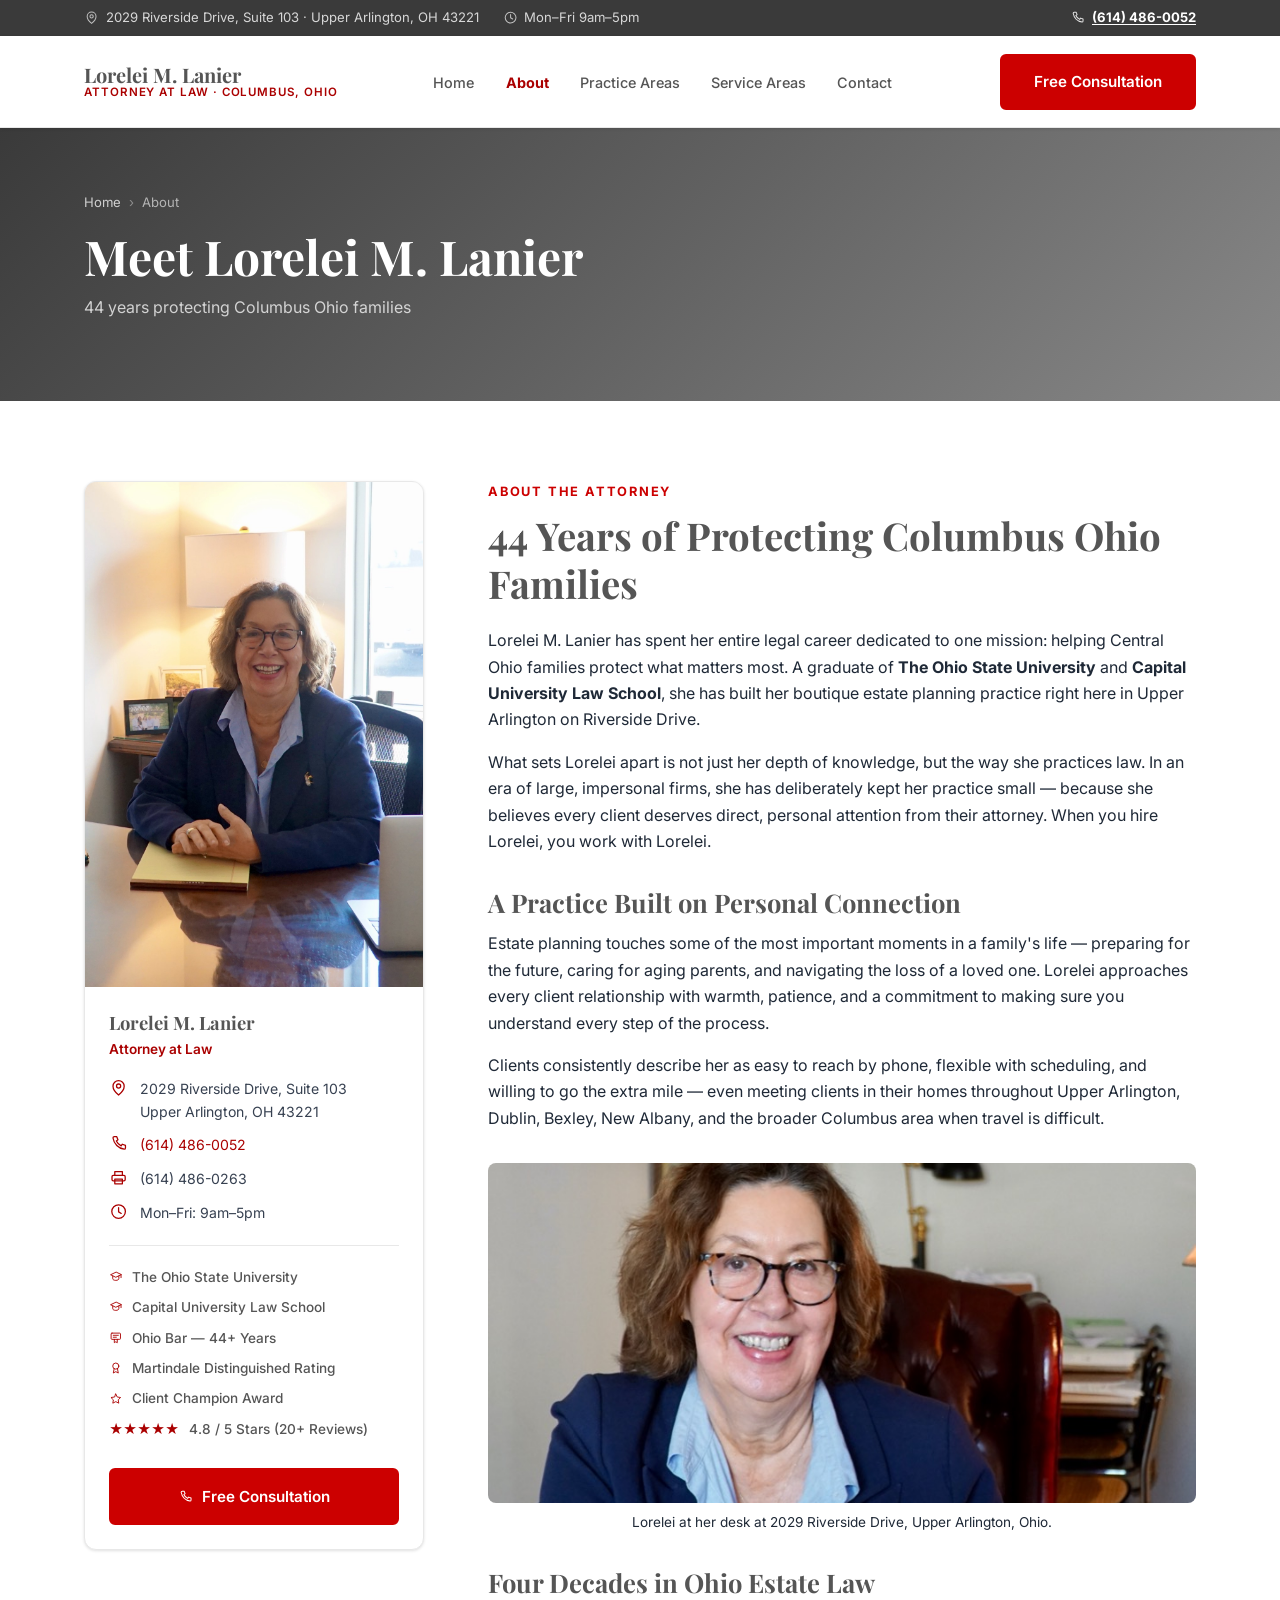
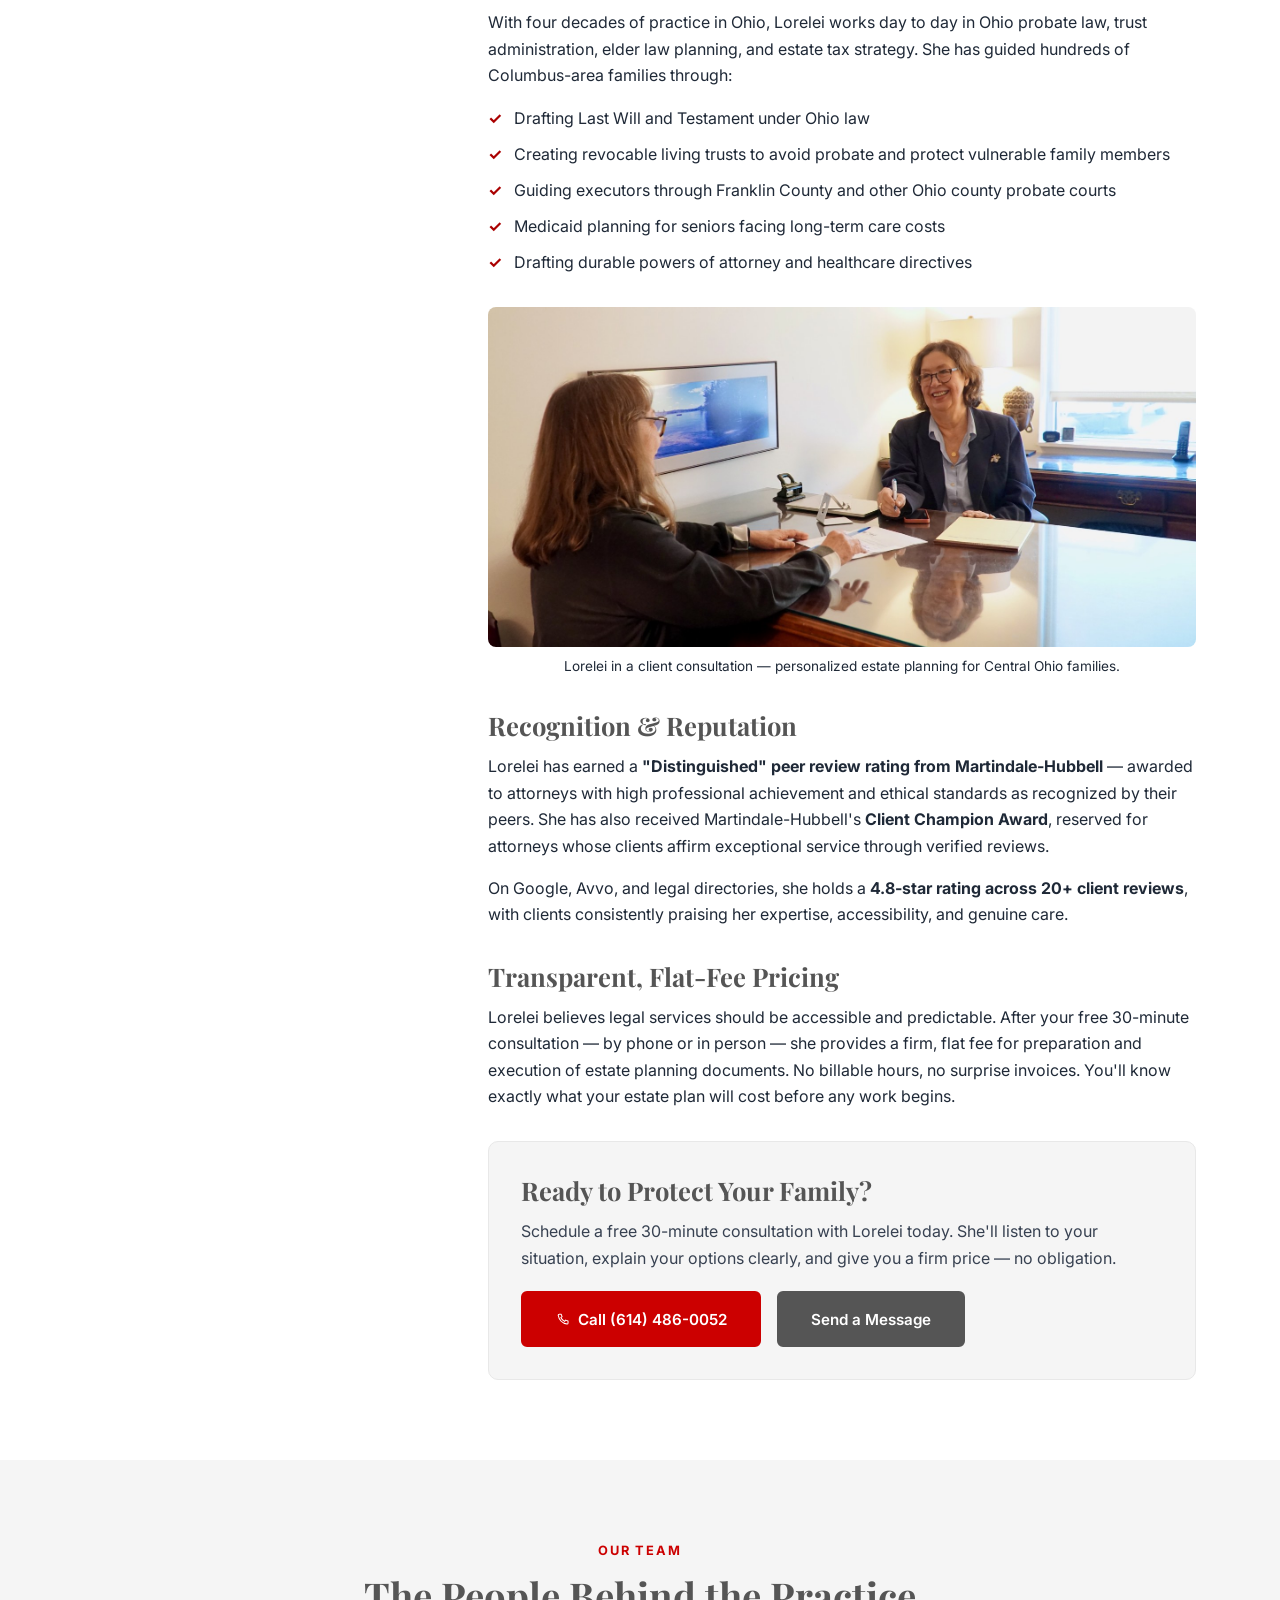
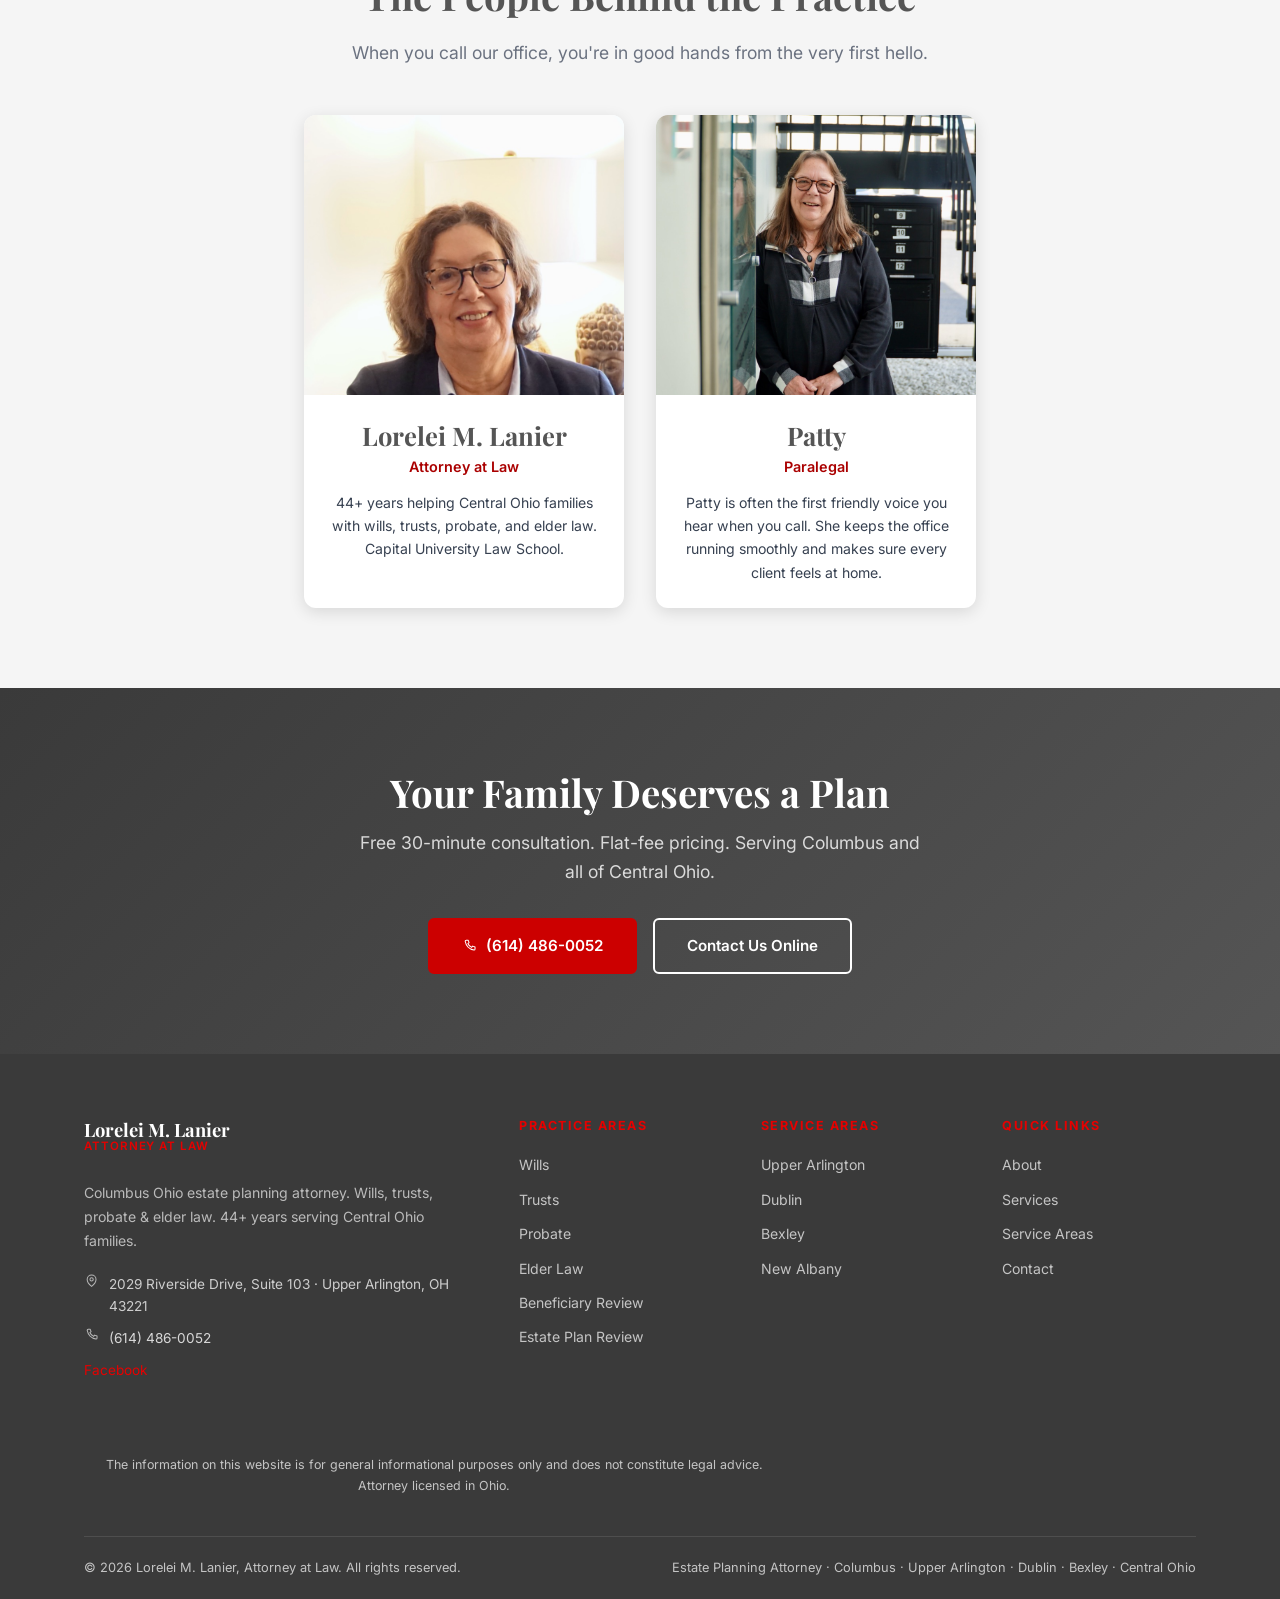
==== commit 0d1df41d: "Remove nonverifiable claims and outcome guarantees; fix the rating attribution Ohio's Rule 7.1 is NO" ====
--- a/about.html
+++ b/about.html
@@ -199,8 +199,8 @@
           <p>
             Lorelei M. Lanier has spent her entire legal career dedicated to one mission:
             helping Central Ohio families protect what matters most. A graduate of <strong>The Ohio State University</strong>
-            and <strong>Capital University Law School</strong>, she has built one of the region's
-            most trusted boutique estate planning practices — right here in Upper Arlington on Riverside Drive.
+            and <strong>Capital University Law School</strong>, she has built her boutique estate planning practice
+            right here in Upper Arlington on Riverside Drive.
           </p>
 
           <p>
@@ -227,9 +227,9 @@
             <figcaption style="font-size:.85rem;color:var(--gray-600);margin-top:.5rem;text-align:center;">Lorelei at her desk at 2029 Riverside Drive, Upper Arlington, Ohio.</figcaption>
           </figure>
 
-          <h3 style="margin:2rem 0 .75rem;">Deep Expertise in Ohio Estate Law</h3>
-          <p>
-            With four decades of practice in Ohio, Lorelei has an unmatched command of Ohio probate law,
+          <h3 style="margin:2rem 0 .75rem;">Four Decades in Ohio Estate Law</h3>
+          <p>
+            With four decades of practice in Ohio, Lorelei works day to day in Ohio probate law,
             trust administration, elder law planning, and estate tax strategy. She has guided hundreds of
             Columbus-area families through:
           </p>
--- a/css/style.css
+++ b/css/style.css
@@ -169,7 +169,12 @@
   gap: 1rem;
   flex-wrap: wrap;
 }
-.top-bar a { color: var(--gold-light); }
+/* The brand red on the dark top bar measured 2.36:1 (#e60000 on #3a3a3a) — it
+   failed AA 4.5:1 and even the 3:1 large-text floor, on the firm's main
+   call-to-action. Red is inherently low-luminance, so no usable shade of it
+   clears 4.5:1 here; white does, at 11.37:1. The red is kept everywhere it
+   works, e.g. on white where it is 5.89:1. */
+.top-bar a { color: var(--white); text-decoration: underline; text-underline-offset: 2px; }
 .top-bar a:hover { color: var(--white); text-decoration: none; }
 .top-bar-item { display: flex; align-items: center; gap: .4rem; }
 
@@ -415,7 +420,7 @@
    Monoline set on a 24px grid, defined once per page as an SVG
    sprite after <body> and referenced with <use>. Sized in em so
    each icon inherits the font-size of whatever slot holds it,
-   and stroked in currentColor so it inherits colour too.
+   and stroked in currentColor so it inherits color too.
    ============================================================ */
 .icon {
   width: 1em;
@@ -430,7 +435,7 @@
   stroke-linejoin: round;
 }
 
-/* Per-slot sizing and colour. Emoji carried their own colour and optical size;
+/* Per-slot sizing and color. Emoji carried their own color and optical size;
    line icons need both set explicitly or they read as too heavy and too dark. */
 .practice-icon    { font-size: 1.9rem; color: var(--gold); line-height: 1; }
 .service-icon-lg  { font-size: 2.6rem; color: var(--gold); line-height: 1; }
@@ -902,10 +907,13 @@
   gap: 1rem;
   flex-wrap: wrap;
 }
-.footer-bottom p { font-size: .8rem; color: rgba(255,255,255,.5); margin: 0; }
+/* was .5 alpha = 4.14:1, below AA */
+.footer-bottom p { font-size: .8rem; color: rgba(255,255,255,.7); margin: 0; }
 .footer-disclaimer {
   font-size: .78rem;
-  color: rgba(255,255,255,.4);
+  /* was .4 alpha = 3.25:1 — the "does not constitute legal advice" notice was
+     the least readable text on the page. .7 measures 6.52:1. */
+  color: rgba(255,255,255,.7);
   max-width: 700px;
   text-align: center;
   padding: 1rem 0 1.5rem;
@@ -930,6 +938,27 @@
 /* ============================================================
    ADVISOR CARD
    ============================================================ */
+/* Two photos from the same shoot read as repetition when simply stacked, so the
+   caption names the team and gives the second one a reason to be there. */
+.advisor-photos {
+  margin: 0;
+  display: flex;
+  flex-direction: column;
+  gap: .75rem;
+}
+.advisor-photos img {
+  width: 100%;
+  border-radius: 10px;
+  object-fit: cover;
+  aspect-ratio: 3 / 4;
+}
+.advisor-photos figcaption {
+  font-size: .78rem;
+  line-height: 1.45;
+  color: var(--gray-500);
+}
+.advisor-photos figcaption sup { font-size: .7em; vertical-align: super; }
+
 .advisor-card {
   display: grid;
   grid-template-columns: 260px 1fr;
@@ -989,11 +1018,11 @@
   .contact-grid { grid-template-columns: 1fr; }
   .form-row { grid-template-columns: 1fr; }
   .advisor-card { grid-template-columns: 1fr; }
-  .advisor-card img { max-width: 260px; margin: 0 auto; }
+  .advisor-photos { max-width: 260px; margin: 0 auto; text-align: center; }
 
   .footer-grid { grid-template-columns: 1fr 1fr; gap: 2rem; }
 
-  /* Centred flex items each centre themselves once they wrap onto their own
+  /* Centered flex items each center themselves once they wrap onto their own
      line, so the four credentials sat at four different left edges. A single
      left-aligned column lines the icons up. */
   .awards-inner {
@@ -1034,3 +1063,35 @@
   .hero { background: none; color: var(--text); padding: 1rem 0; }
   .hero h1 { color: var(--navy); }
 }
+
+
+/* ============================================================
+   REDUCED MOTION
+   Honour the OS-level preference. Transitions here are decorative;
+   nothing on the site depends on animation to convey meaning.
+   ============================================================ */
+@media (prefers-reduced-motion: reduce) {
+  *,
+  *::before,
+  *::after {
+    animation-duration: .01ms !important;
+    animation-iteration-count: 1 !important;
+    transition-duration: .01ms !important;
+    scroll-behavior: auto !important;
+  }
+  .reveal { opacity: 1 !important; transform: none !important; }
+}
+
+/* Live region for contact-form outcome. Empty until the form reports back, so it
+   occupies no space; styled to be visible, not screen-reader-only, because a
+   sighted user benefits from the same confirmation. */
+.form-status:empty { display: none; }
+.form-status {
+  margin: 0 0 1rem;
+  padding: .75rem 1rem;
+  border-radius: 8px;
+  background: var(--cream);
+  border-left: 3px solid var(--gold);
+  font-size: .9rem;
+  color: var(--text);
+}
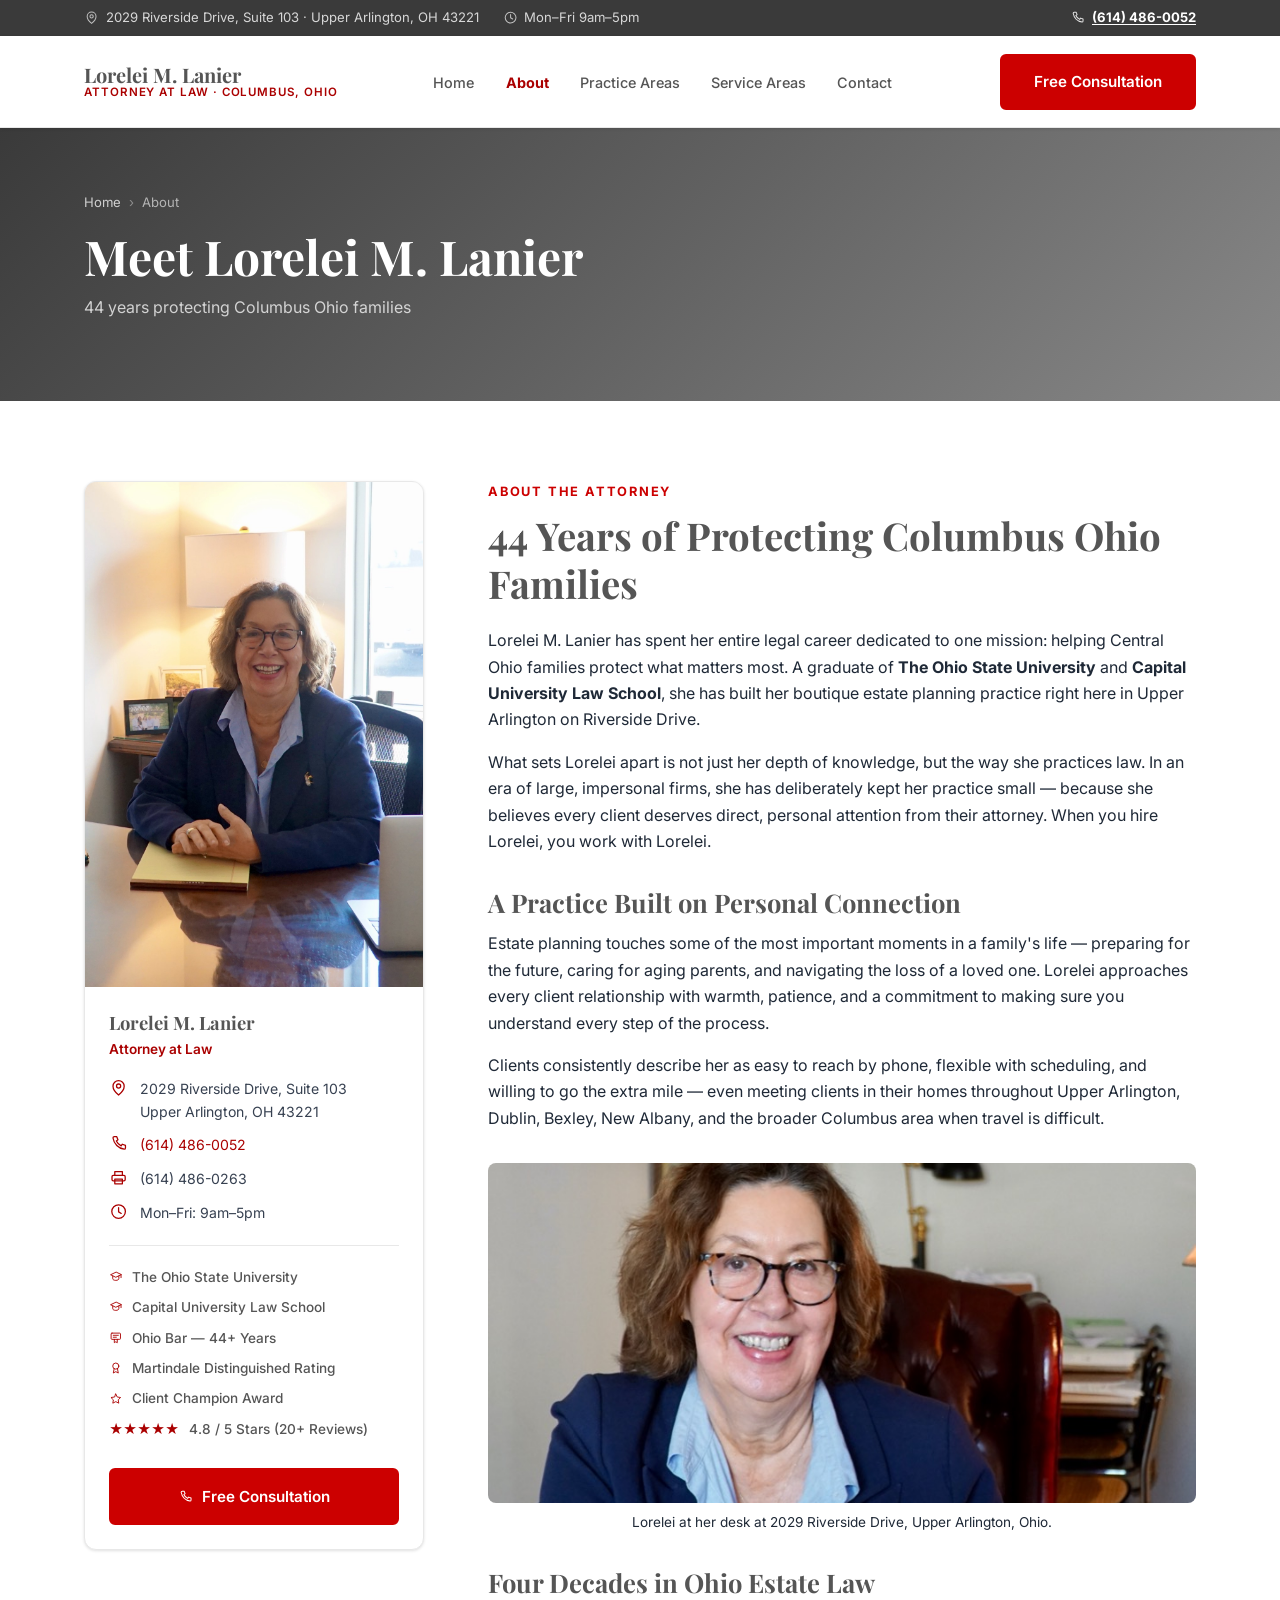
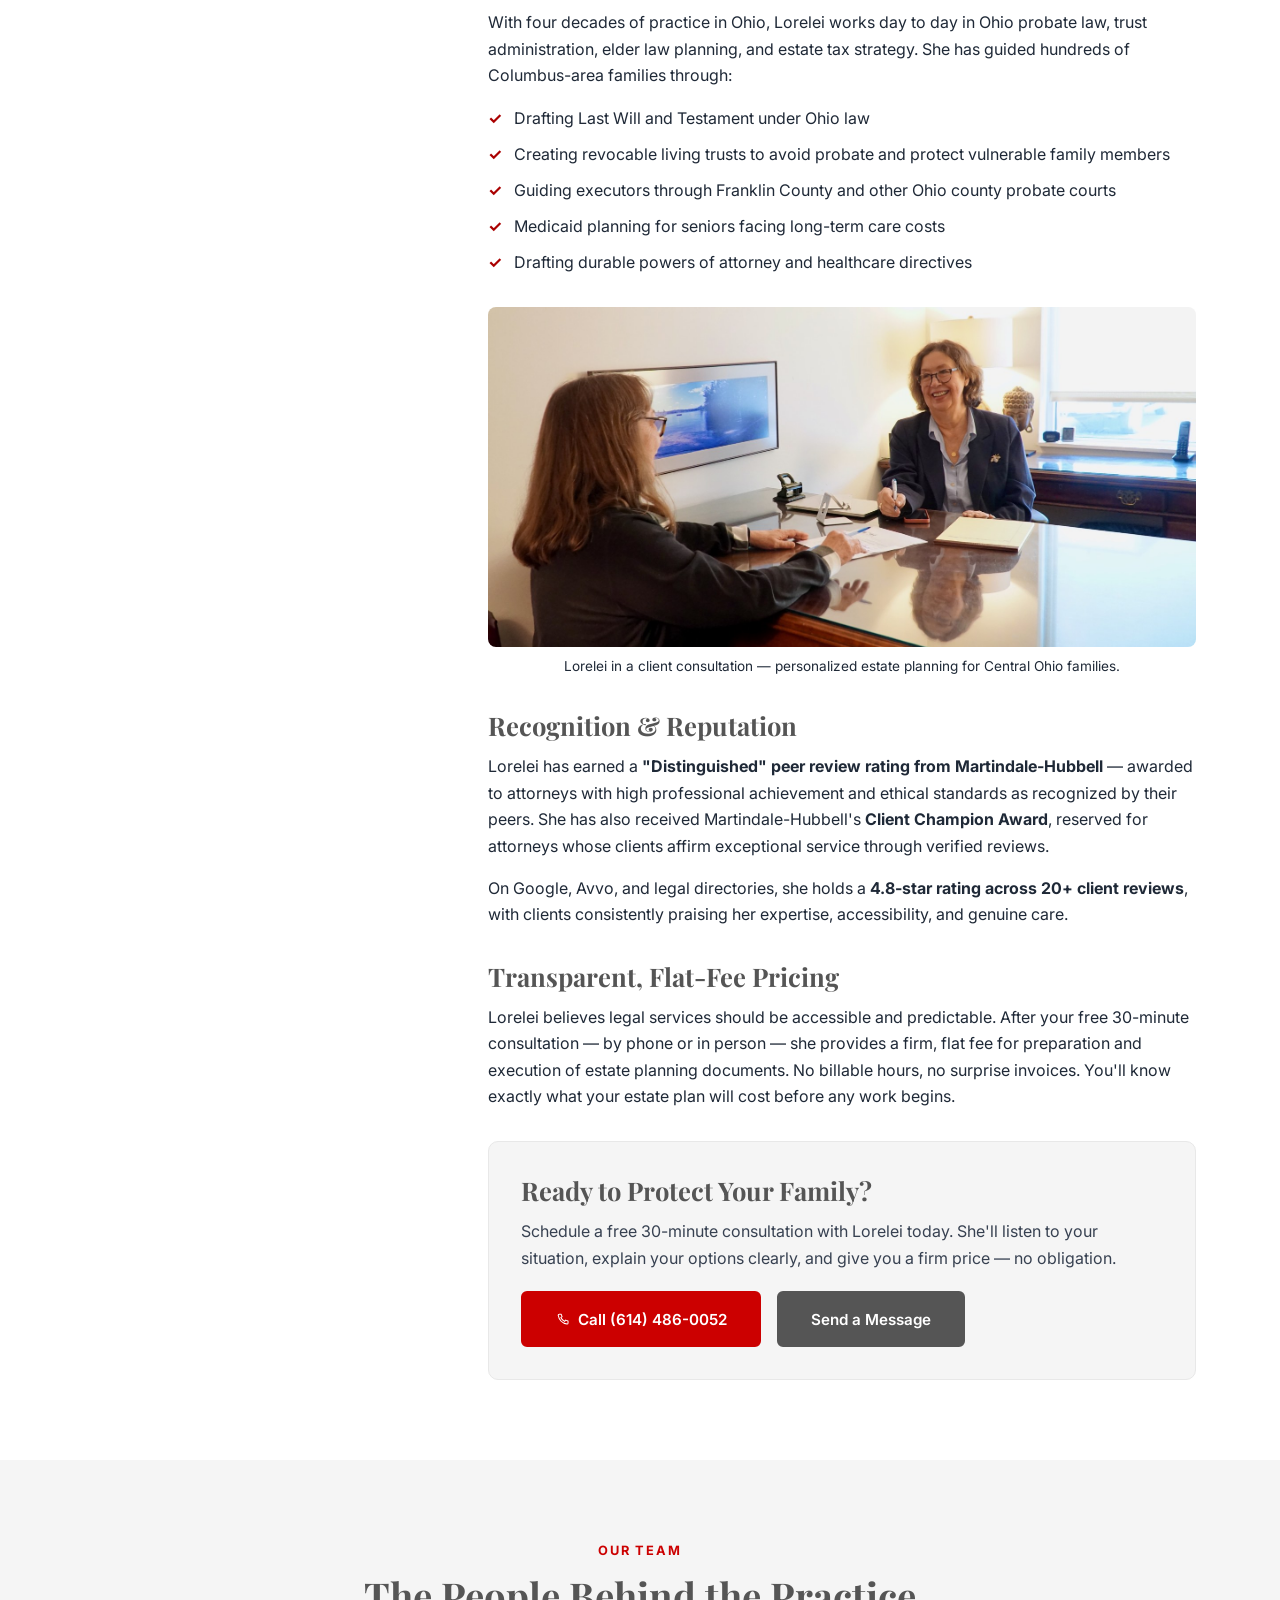
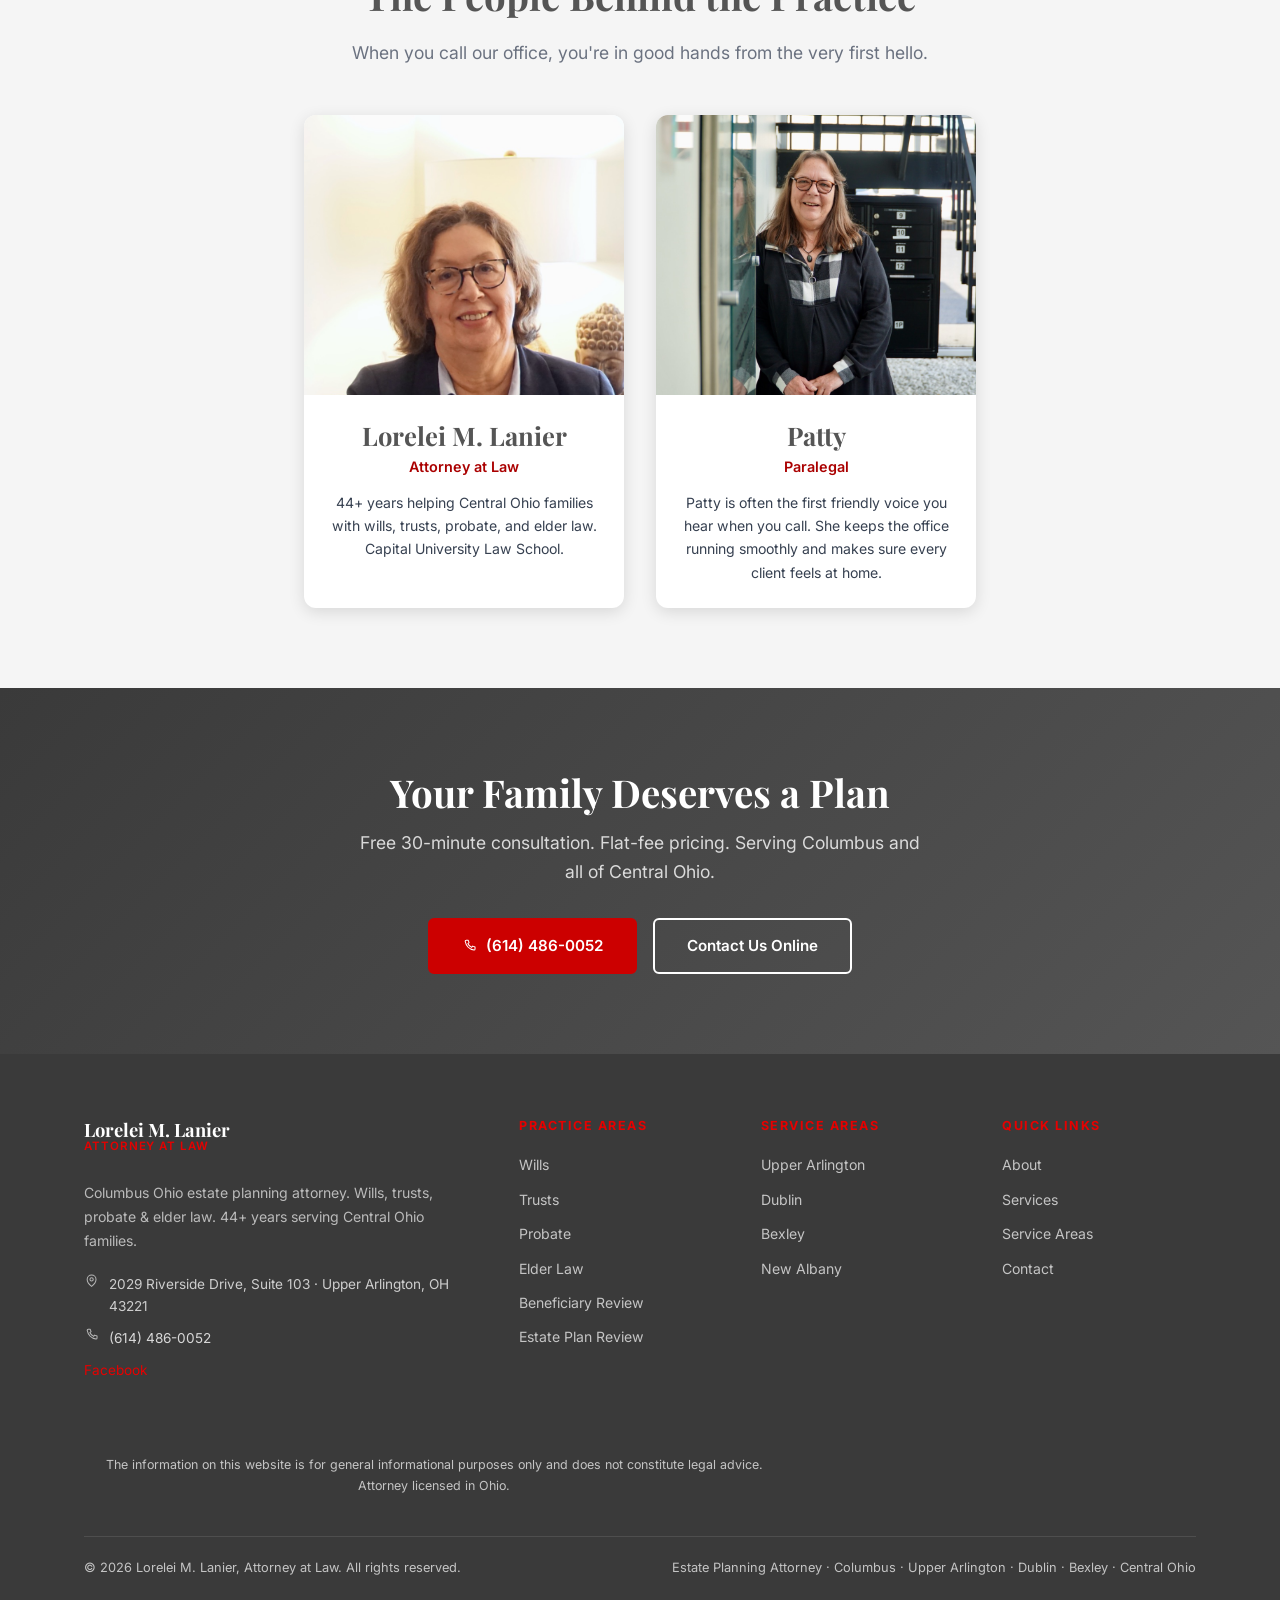
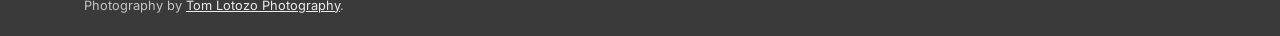
==== commit d4f34682: "Credit Tom Lotozo Photography on every page The photography on this site comes from two shoots by Jo" ====
--- a/about.html
+++ b/about.html
@@ -377,6 +377,7 @@
       <div class="footer-bottom">
         <p>© <span id="year"></span> Lorelei M. Lanier, Attorney at Law. All rights reserved.</p>
         <p>Estate Planning Attorney · Columbus · Upper Arlington · Dublin · Bexley · Central Ohio</p>
+        <p class="footer-credit">Photography by <a href="https://josephalotozo.com/tom/" target="_blank" rel="noopener">Tom Lotozo Photography</a>.</p>
       </div>
     </div>
   </footer>
--- a/css/style.css
+++ b/css/style.css
@@ -1095,3 +1095,9 @@
   font-size: .9rem;
   color: var(--text);
 }
+
+/* Photographer credit. Joe's standing rule is to name and link the people whose
+   work he uses; the images on this site are from two shoots by his brother. */
+.footer-credit { font-size: .8rem; color: rgba(255,255,255,.7); margin: .35rem 0 0; }
+.footer-credit a { color: rgba(255,255,255,.9); text-decoration: underline; }
+.footer-credit a:hover { color: #fff; }
